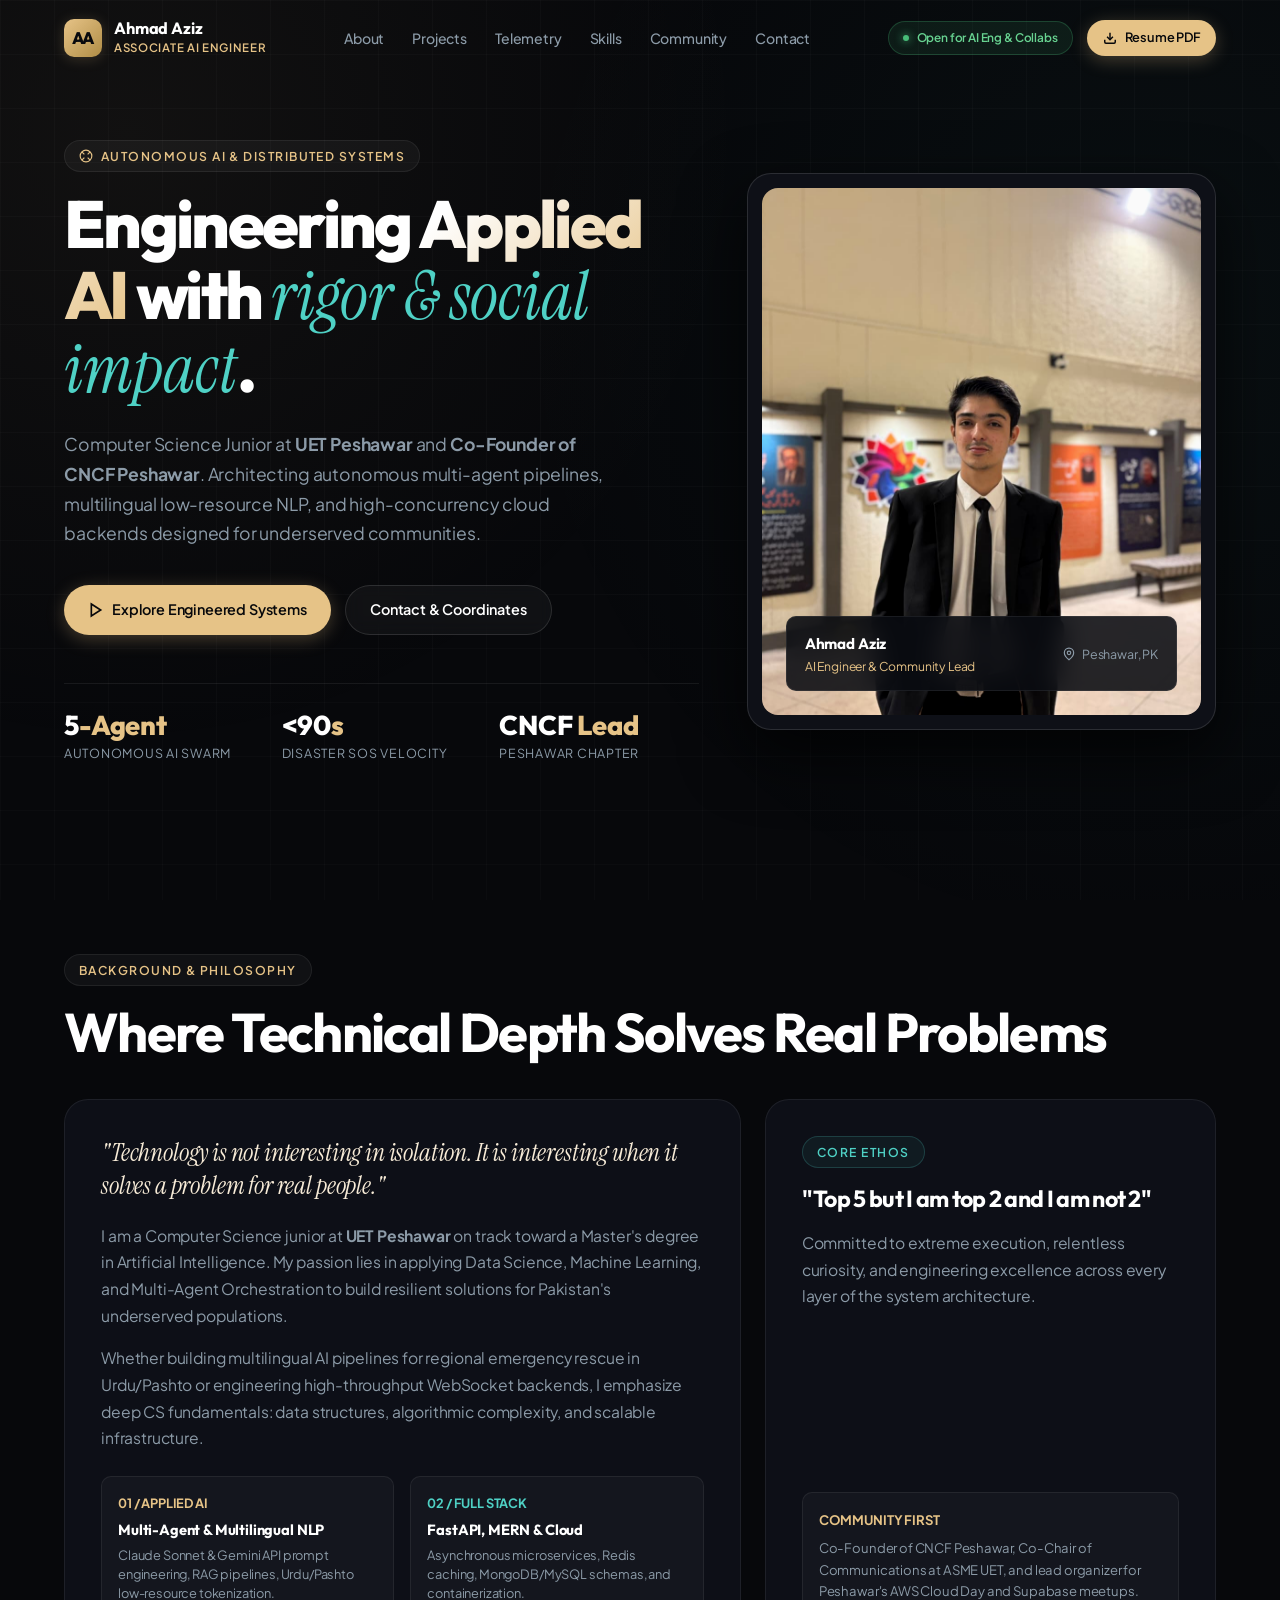
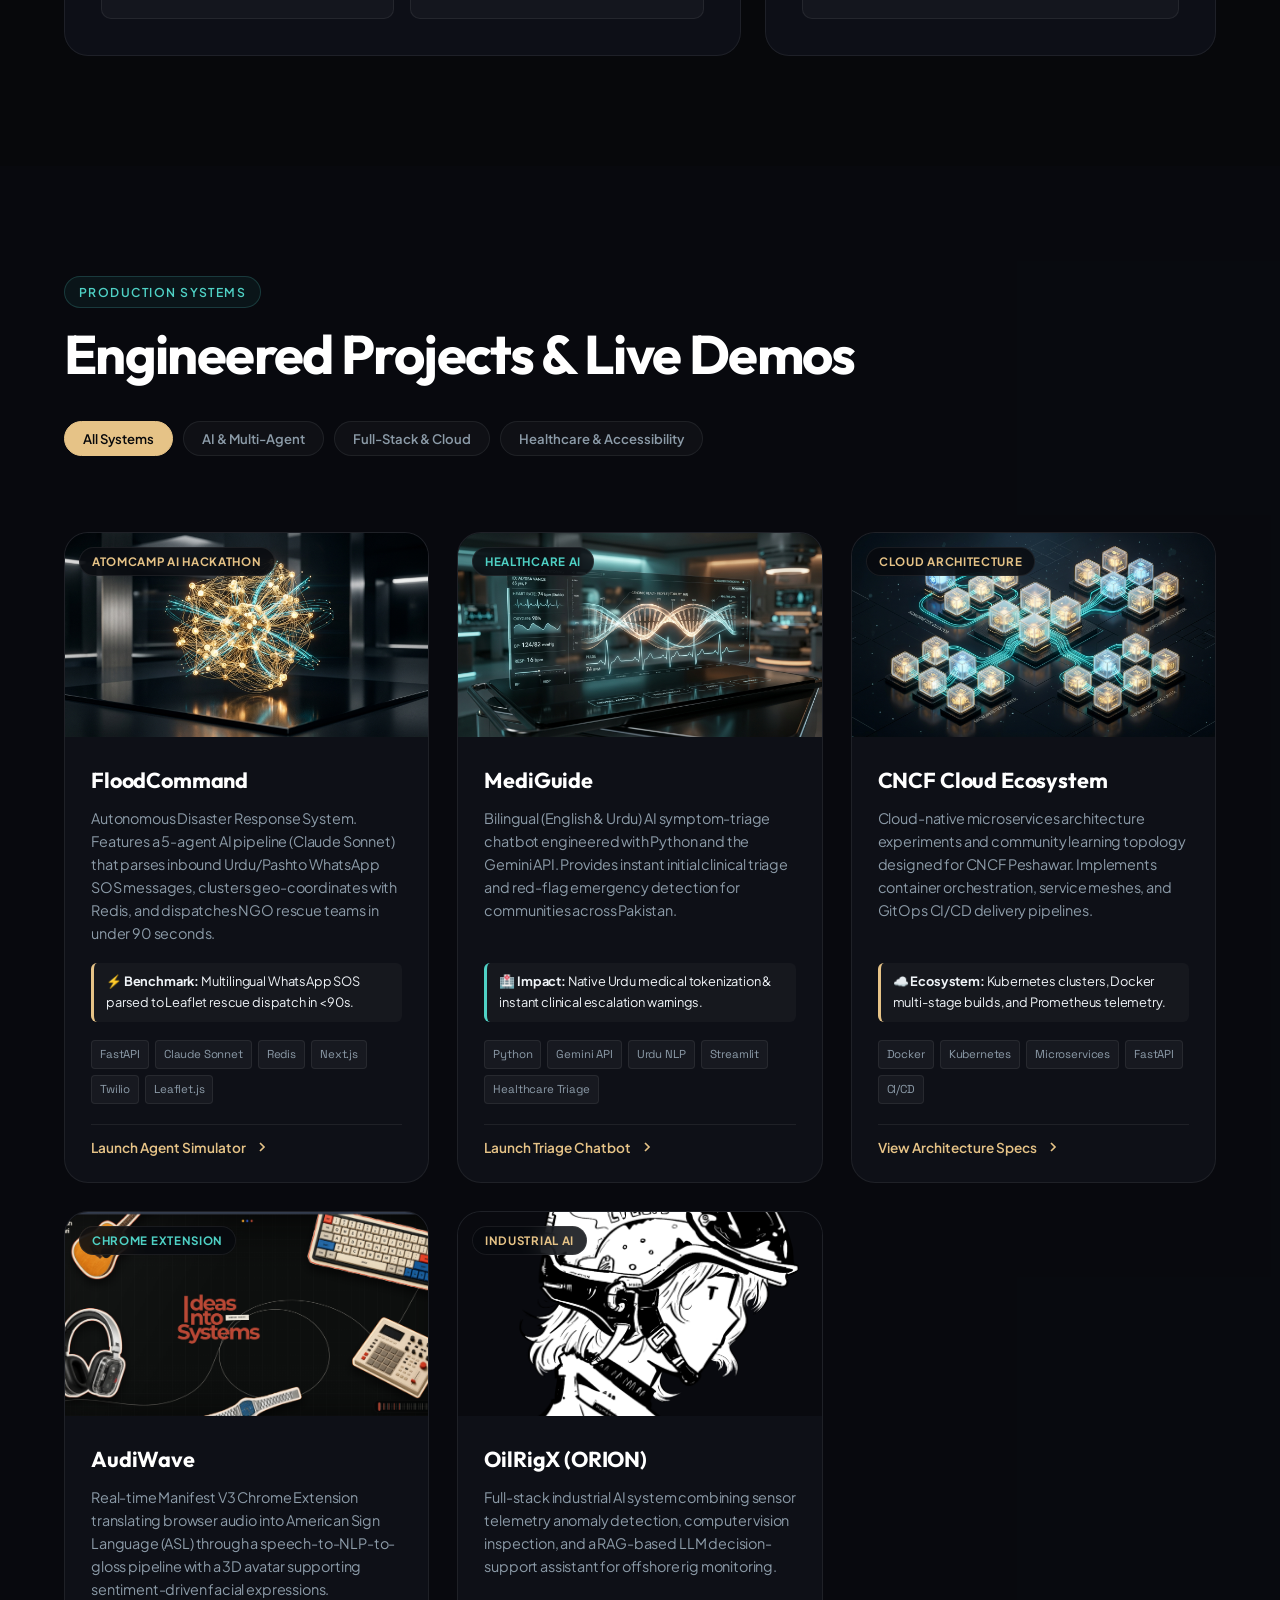
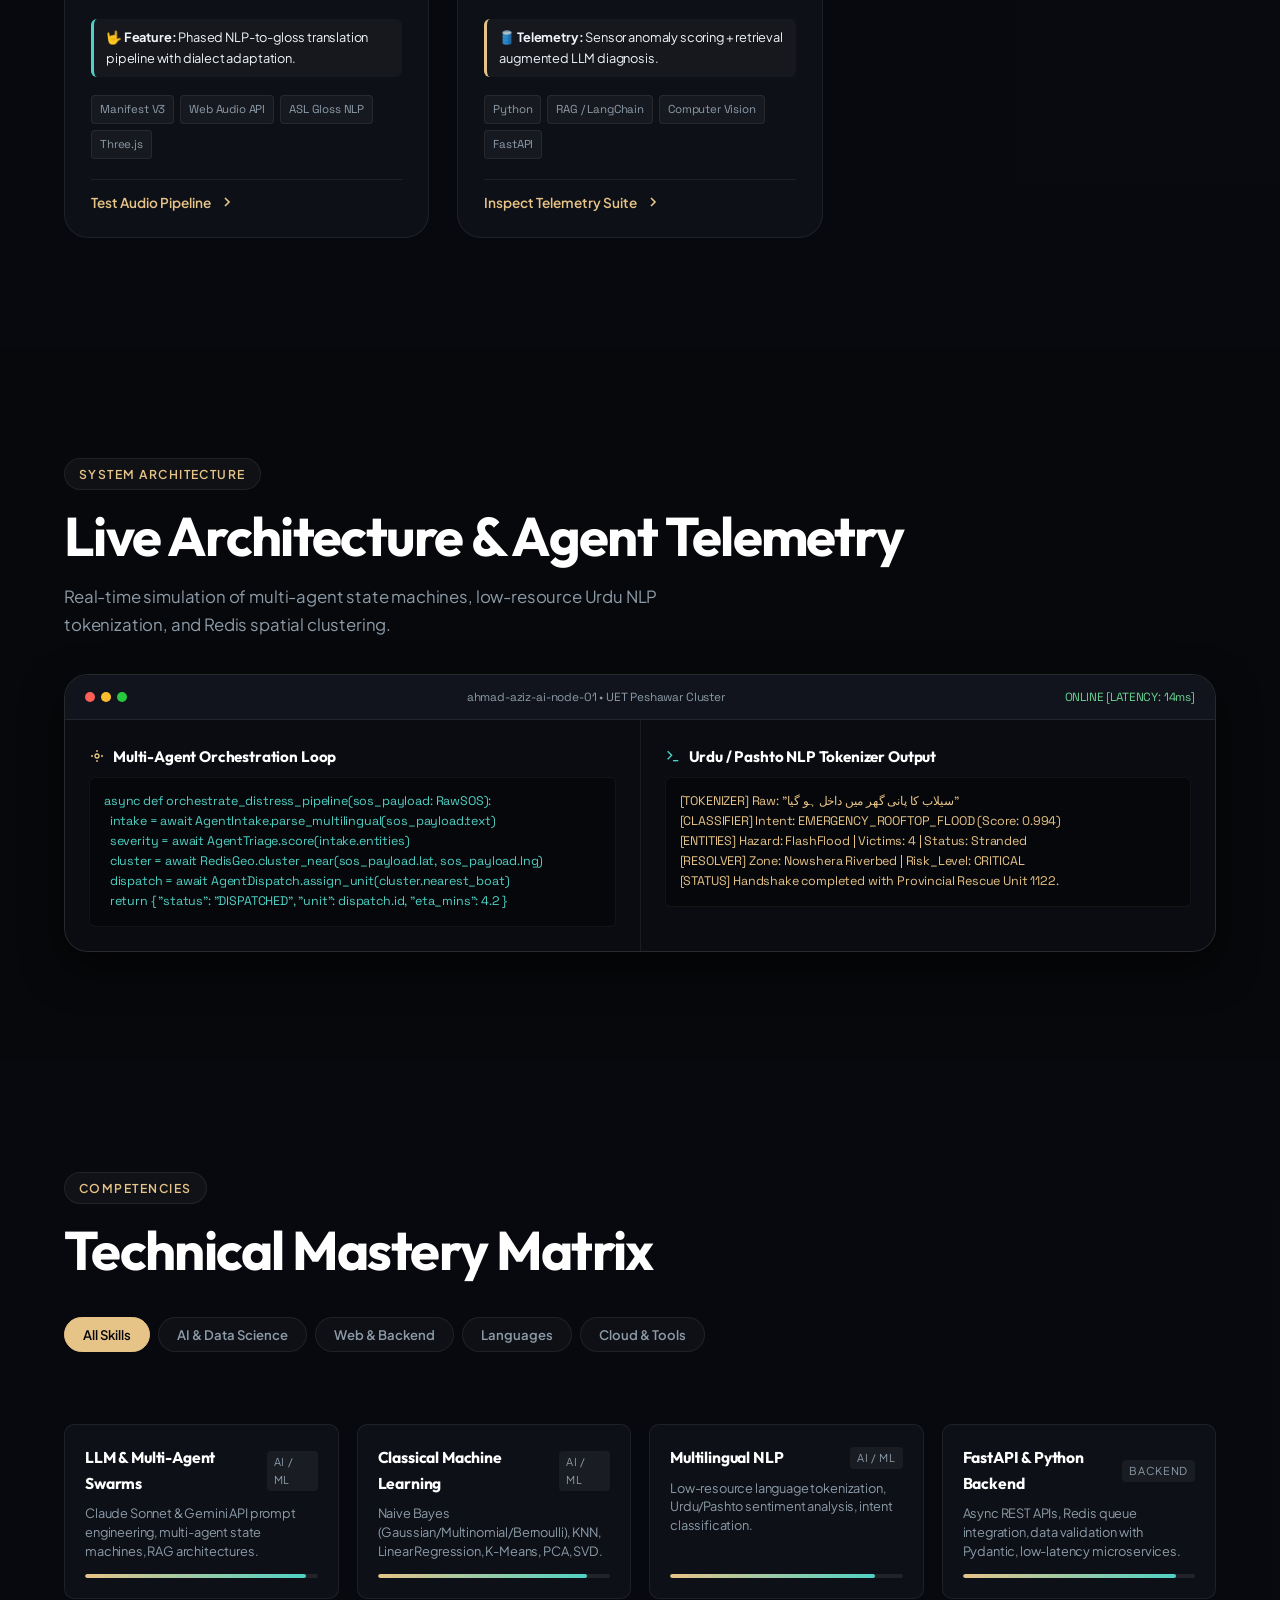
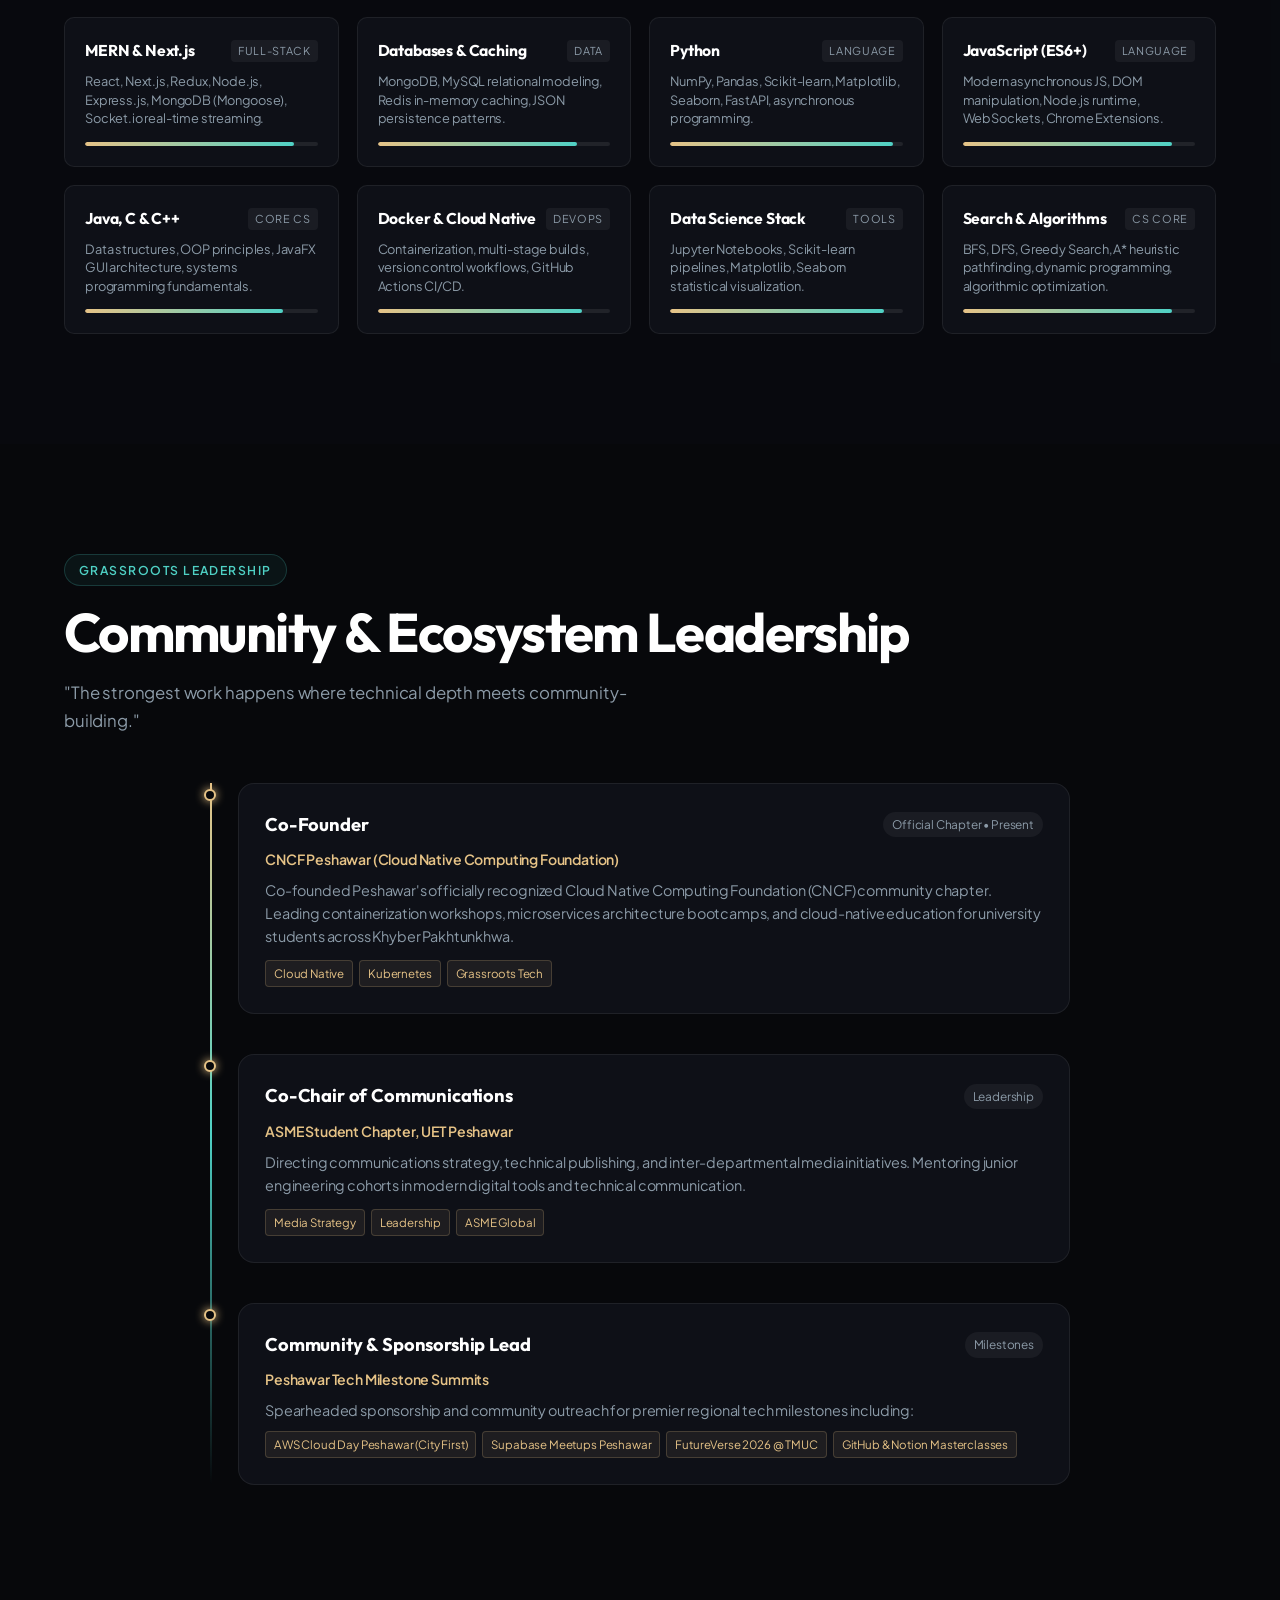
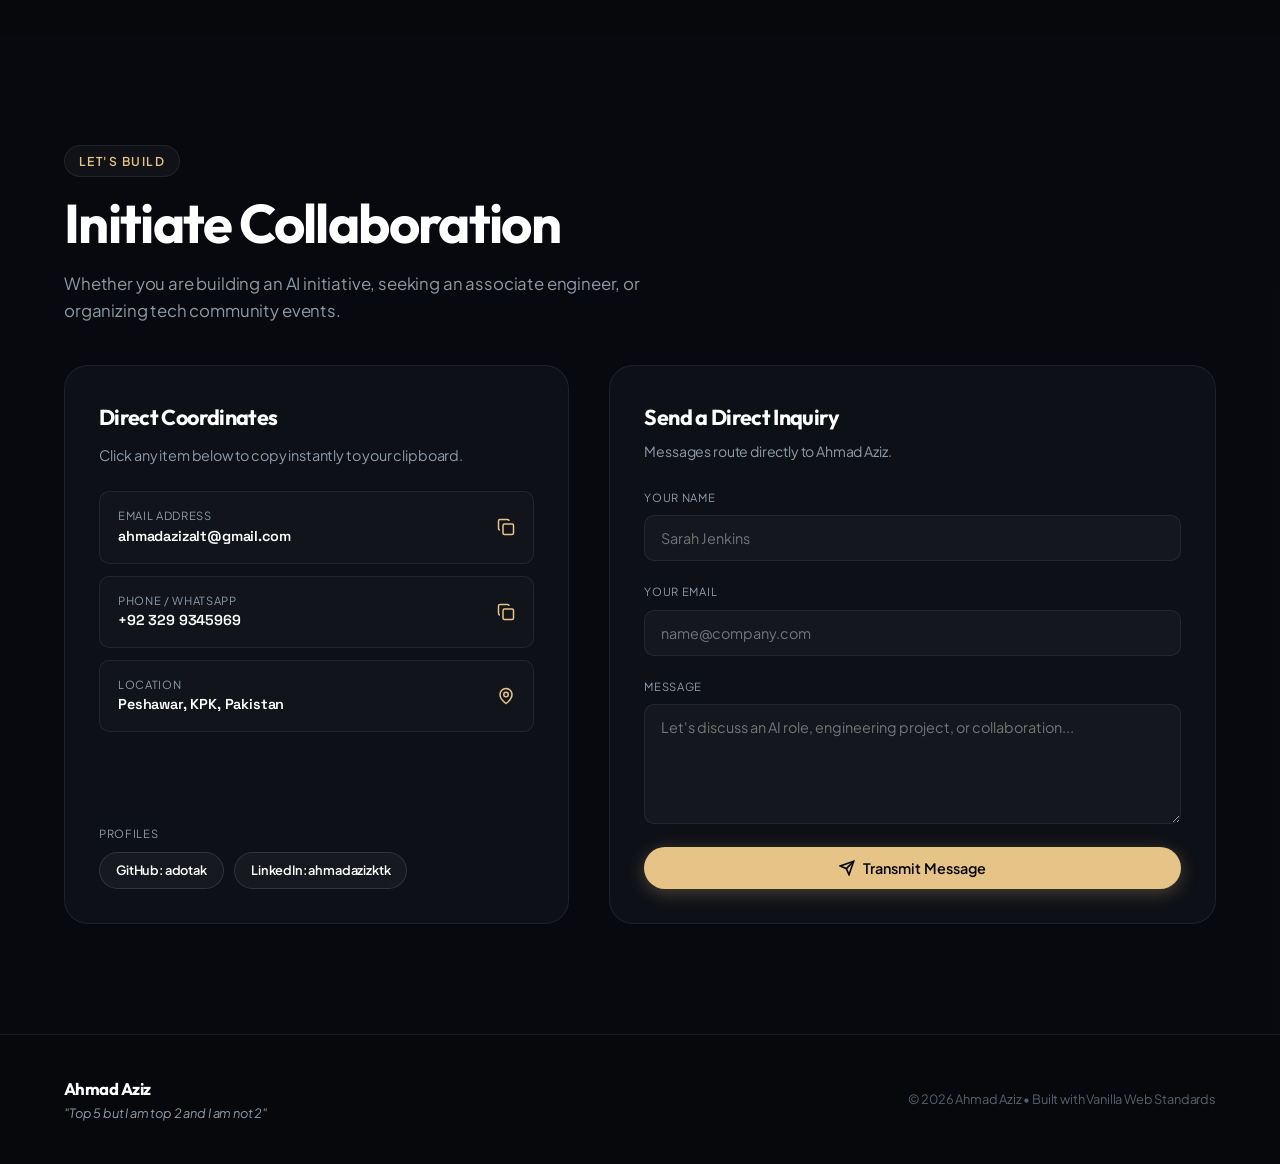
==== index.html @ b2854ffc "feat: initial commit of modern web portfolio for Ahmad Aziz" ====
<!DOCTYPE html>
<html lang="en">
<head>
  <meta charset="UTF-8" />
  <meta name="viewport" content="width=device-width, initial-scale=1.0" />
  
  <title>Ahmad Aziz — Associate AI Engineer & Full-Stack Systems</title>
  <meta name="title" content="Ahmad Aziz — Associate AI Engineer & Full-Stack Systems" />
  <meta name="description" content="Portfolio of Ahmad Aziz — Associate AI Engineer, Computer Science Junior at UET Peshawar, and Co-Founder of CNCF Peshawar. Building autonomous multi-agent pipelines, bilingual NLP, and distributed systems." />
  <meta name="keywords" content="Ahmad Aziz, AI Engineer, Machine Learning, CNCF Peshawar, UET Peshawar, FloodCommand, Full Stack, Python, FastAPI, React, Node.js" />
  <meta name="author" content="Ahmad Aziz" />

  <!-- Google Fonts: Plus Jakarta Sans, Outfit, Instrument Serif, Space Grotesk -->
  <link rel="preconnect" href="https://fonts.googleapis.com">
  <link rel="preconnect" href="https://fonts.gstatic.com" crossorigin>
  <link href="https://fonts.googleapis.com/css2?family=Instrument+Serif:ital@1&family=Outfit:wght@400;500;600;700;800&family=Plus+Jakarta+Sans:wght@300;400;500;600;700&family=Space+Grotesk:wght@400;500;600;700&display=swap" rel="stylesheet">

  <link rel="stylesheet" href="styles.css" />
</head>
<body>

  <!-- ==========================================================================
       Site Header
       ========================================================================== -->
  <header class="site-header" id="header">
    <div class="container nav-wrapper">
      <a href="#hero" class="brand-sig">
        <div class="brand-symbol">AA</div>
        <div class="brand-details">
          <h3>Ahmad Aziz</h3>
          <p>Associate AI Engineer</p>
        </div>
      </a>

      <ul class="nav-menu">
        <li><a href="#about" class="nav-item-link">About</a></li>
        <li><a href="#projects" class="nav-item-link">Projects</a></li>
        <li><a href="#telemetry" class="nav-item-link">Telemetry</a></li>
        <li><a href="#skills" class="nav-item-link">Skills</a></li>
        <li><a href="#leadership" class="nav-item-link">Community</a></li>
        <li><a href="#contact" class="nav-item-link">Contact</a></li>
      </ul>

      <div class="header-right">
        <div class="pulse-pill">
          <span class="pulse-node"></span>
          <span>Open for AI Eng & Collabs</span>
        </div>
        <a href="Ahmad_Aziz_Resume.pdf" download class="btn-solid btn-sm" id="nav-resume-btn">
          <svg width="14" height="14" viewBox="0 0 24 24" fill="none" stroke="currentColor" stroke-width="2.5"><path d="M21 15v4a2 2 0 0 1-2 2H5a2 2 0 0 1-2-2v-4"/><polyline points="7 10 12 15 17 10"/><line x1="12" y1="15" x2="12" y2="3"/></svg>
          Resume PDF
        </a>
      </div>
    </div>
  </header>

  <!-- ==========================================================================
       Hero Section
       ========================================================================== -->
  <section class="hero-stage" id="hero">
    <div class="container">
      <div class="hero-layout">
        <div>
          <div class="section-label">
            <svg width="14" height="14" viewBox="0 0 24 24" fill="none" stroke="currentColor" stroke-width="2"><circle cx="12" cy="12" r="10"/><path d="m4.93 4.93 4.24 4.24"/><path d="m14.83 9.17 4.24-4.24"/><path d="m14.83 14.83 4.24 4.24"/><path d="m9.17 14.83-4.24 4.24"/></svg>
            Autonomous AI & Distributed Systems
          </div>

          <h1 class="hero-main-title">
            Engineering <span class="gold-accent">Applied AI</span> with <span class="serif-flair">rigor & social impact</span>.
          </h1>

          <p class="hero-lede">
            Computer Science Junior at <strong>UET Peshawar</strong> and <strong>Co-Founder of CNCF Peshawar</strong>. Architecting autonomous multi-agent pipelines, multilingual low-resource NLP, and high-concurrency cloud backends designed for underserved communities.
          </p>

          <div class="hero-actions">
            <a href="#projects" class="btn-solid">
              <svg width="16" height="16" viewBox="0 0 24 24" fill="none" stroke="currentColor" stroke-width="2.5"><polygon points="5 3 19 12 5 21 5 3"/></svg>
              Explore Engineered Systems
            </a>
            <a href="#contact" class="btn-ghost">
              Contact & Coordinates
            </a>
          </div>

          <div class="hero-stats-bar">
            <div class="stat-box">
              <h4>5<span>-Agent</span></h4>
              <p>Autonomous AI Swarm</p>
            </div>
            <div class="stat-box">
              <h4>&lt;90<span>s</span></h4>
              <p>Disaster SOS Velocity</p>
            </div>
            <div class="stat-box">
              <h4>CNCF<span> Lead</span></h4>
              <p>Peshawar Chapter</p>
            </div>
          </div>
        </div>

        <div>
          <div class="hero-visual-card">
            <div class="hero-profile-box">
              <img src="my picture.jpeg" alt="Ahmad Aziz - Associate AI Engineer" class="hero-profile-img" />
              <div class="hero-card-footer">
                <div>
                  <h5>Ahmad Aziz</h5>
                  <p>AI Engineer & Community Lead</p>
                </div>
                <div style="display: flex; align-items: center; gap: 6px; font-size: 0.78rem; color: var(--text-muted);">
                  <svg width="14" height="14" viewBox="0 0 24 24" fill="none" stroke="currentColor" stroke-width="2"><path d="M20 10c0 6-8 12-8 12s-8-6-8-12a8 8 0 0 1 16 0Z"/><circle cx="12" cy="10" r="3"/></svg>
                  <span>Peshawar, PK</span>
                </div>
              </div>
            </div>
          </div>
        </div>
      </div>
    </div>
  </section>

  <!-- ==========================================================================
       About & Mission Section (Bento Grid)
       ========================================================================== -->
  <section class="section" id="about">
    <div class="container">
      <div class="section-label">Background & Philosophy</div>
      <h2 class="section-title">Where Technical Depth Solves Real Problems</h2>
      
      <div class="bento-grid" style="margin-top: 36px;">
        <!-- Bento Main Card -->
        <div class="bento-card">
          <div class="editorial-quote">
            "Technology is not interesting in isolation. It is interesting when it solves a problem for real people."
          </div>
          <p class="bento-body-text">
            I am a Computer Science junior at <strong>UET Peshawar</strong> on track toward a Master's degree in Artificial Intelligence. My passion lies in applying Data Science, Machine Learning, and Multi-Agent Orchestration to build resilient solutions for Pakistan's underserved populations.
          </p>
          <p class="bento-body-text">
            Whether building multilingual AI pipelines for regional emergency rescue in Urdu/Pashto or engineering high-throughput WebSocket backends, I emphasize deep CS fundamentals: data structures, algorithmic complexity, and scalable infrastructure.
          </p>

          <div class="sub-bento-grid">
            <div class="sub-bento-item">
              <div style="color: var(--gold-primary); font-size: 0.8rem; font-weight: 700; margin-bottom: 4px;">01 / APPLIED AI</div>
              <h5>Multi-Agent & Multilingual NLP</h5>
              <p>Claude Sonnet & Gemini API prompt engineering, RAG pipelines, Urdu/Pashto low-resource tokenization.</p>
            </div>
            <div class="sub-bento-item">
              <div style="color: var(--cyan-primary); font-size: 0.8rem; font-weight: 700; margin-bottom: 4px;">02 / FULL STACK</div>
              <h5>FastAPI, MERN & Cloud</h5>
              <p>Asynchronous microservices, Redis caching, MongoDB/MySQL schemas, and containerization.</p>
            </div>
          </div>
        </div>

        <!-- Bento Side Card -->
        <div class="bento-card" style="display: flex; flex-direction: column; justify-content: space-between;">
          <div>
            <div class="section-label cyan" style="margin-bottom: 12px;">Core Ethos</div>
            <h3 class="font-display" style="font-size: 1.45rem; color: var(--text-pure); margin-bottom: 12px;">"Top 5 but I am top 2 and I am not 2"</h3>
            <p class="bento-body-text">
              Committed to extreme execution, relentless curiosity, and engineering excellence across every layer of the system architecture.
            </p>
          </div>

          <div style="padding: 16px; border-radius: var(--radius-sm); background: rgba(255, 255, 255, 0.03); border: 1px solid var(--border-hairline);">
            <div style="font-size: 0.82rem; font-weight: 700; color: var(--gold-primary); margin-bottom: 6px;">COMMUNITY FIRST</div>
            <p style="font-size: 0.82rem; color: var(--text-muted);">
              Co-Founder of CNCF Peshawar, Co-Chair of Communications at ASME UET, and lead organizer for Peshawar's AWS Cloud Day and Supabase meetups.
            </p>
          </div>
        </div>
      </div>
    </div>
  </section>

  <!-- ==========================================================================
       Featured Projects Showcase
       ========================================================================== -->
  <section class="section" id="projects" style="background: rgba(12, 14, 21, 0.4);">
    <div class="container">
      <div style="display: flex; justify-content: space-between; align-items: flex-end; flex-wrap: wrap; gap: 20px; margin-bottom: 36px;">
        <div>
          <div class="section-label cyan">Production Systems</div>
          <h2 class="section-title">Engineered Projects & Live Demos</h2>
        </div>
        
        <!-- Category Filter -->
        <div class="project-filters-bar">
          <button class="filter-chip active" data-filter="all">All Systems</button>
          <button class="filter-chip" data-filter="ai">AI & Multi-Agent</button>
          <button class="filter-chip" data-filter="web">Full-Stack & Cloud</button>
          <button class="filter-chip" data-filter="health">Healthcare & Accessibility</button>
        </div>
      </div>

      <!-- Projects Showcase Grid -->
      <div class="projects-showcase-grid">
        
        <!-- Project 1: FloodCommand -->
        <div class="studio-project-card" data-category="ai">
          <div class="project-visual-header">
            <img src="neural_core.jpg" alt="FloodCommand AI Architecture" class="project-cover-img" />
            <div class="project-badge-overlay">AtomCamp AI Hackathon</div>
          </div>
          <div class="project-card-content">
            <h3 class="project-headline">FloodCommand</h3>
            <p class="project-desc-text">
              Autonomous Disaster Response System. Features a 5-agent AI pipeline (Claude Sonnet) that parses inbound Urdu/Pashto WhatsApp SOS messages, clusters geo-coordinates with Redis, and dispatches NGO rescue teams in under 90 seconds.
            </p>
            <div class="project-meta-chip">
              ⚡ <strong>Benchmark:</strong> Multilingual WhatsApp SOS parsed to Leaflet rescue dispatch in &lt;90s.
            </div>
            <div class="tech-pills-row">
              <span class="tech-pill">FastAPI</span>
              <span class="tech-pill">Claude Sonnet</span>
              <span class="tech-pill">Redis</span>
              <span class="tech-pill">Next.js</span>
              <span class="tech-pill">Twilio</span>
              <span class="tech-pill">Leaflet.js</span>
            </div>
            <div class="project-card-action">
              <button class="interactive-demo-btn" onclick="openDemoModal('floodcommand')">
                <span>Launch Agent Simulator</span>
                <svg width="16" height="16" viewBox="0 0 24 24" fill="none" stroke="currentColor" stroke-width="2.5"><polyline points="9 18 15 12 9 6"/></svg>
              </button>
            </div>
          </div>
        </div>

        <!-- Project 2: MediGuide -->
        <div class="studio-project-card" data-category="ai health">
          <div class="project-visual-header">
            <img src="healthcare_ai.jpg" alt="MediGuide Healthcare AI" class="project-cover-img" />
            <div class="project-badge-overlay cyan">Healthcare AI</div>
          </div>
          <div class="project-card-content">
            <h3 class="project-headline">MediGuide</h3>
            <p class="project-desc-text">
              Bilingual (English & Urdu) AI symptom-triage chatbot engineered with Python and the Gemini API. Provides instant initial clinical triage and red-flag emergency detection for communities across Pakistan.
            </p>
            <div class="project-meta-chip cyan">
              🏥 <strong>Impact:</strong> Native Urdu medical tokenization & instant clinical escalation warnings.
            </div>
            <div class="tech-pills-row">
              <span class="tech-pill">Python</span>
              <span class="tech-pill">Gemini API</span>
              <span class="tech-pill">Urdu NLP</span>
              <span class="tech-pill">Streamlit</span>
              <span class="tech-pill">Healthcare Triage</span>
            </div>
            <div class="project-card-action">
              <button class="interactive-demo-btn" onclick="openDemoModal('mediguide')">
                <span>Launch Triage Chatbot</span>
                <svg width="16" height="16" viewBox="0 0 24 24" fill="none" stroke="currentColor" stroke-width="2.5"><polyline points="9 18 15 12 9 6"/></svg>
              </button>
            </div>
          </div>
        </div>

        <!-- Project 3: CNCF & Cloud Mesh -->
        <div class="studio-project-card" data-category="web">
          <div class="project-visual-header">
            <img src="cloud_native.jpg" alt="Cloud Native Kubernetes Cluster" class="project-cover-img" />
            <div class="project-badge-overlay">Cloud Architecture</div>
          </div>
          <div class="project-card-content">
            <h3 class="project-headline">CNCF Cloud Ecosystem</h3>
            <p class="project-desc-text">
              Cloud-native microservices architecture experiments and community learning topology designed for CNCF Peshawar. Implements container orchestration, service meshes, and GitOps CI/CD delivery pipelines.
            </p>
            <div class="project-meta-chip">
              ☁️ <strong>Ecosystem:</strong> Kubernetes clusters, Docker multi-stage builds, and Prometheus telemetry.
            </div>
            <div class="tech-pills-row">
              <span class="tech-pill">Docker</span>
              <span class="tech-pill">Kubernetes</span>
              <span class="tech-pill">Microservices</span>
              <span class="tech-pill">FastAPI</span>
              <span class="tech-pill">CI/CD</span>
            </div>
            <div class="project-card-action">
              <button class="interactive-demo-btn" onclick="openDemoModal('synapse')">
                <span>View Architecture Specs</span>
                <svg width="16" height="16" viewBox="0 0 24 24" fill="none" stroke="currentColor" stroke-width="2.5"><polyline points="9 18 15 12 9 6"/></svg>
              </button>
            </div>
          </div>
        </div>

        <!-- Project 4: AudiWave -->
        <div class="studio-project-card" data-category="ai health">
          <div class="project-visual-header">
            <img src="Page 1.png" alt="AudiWave ASL Chrome Extension" class="project-cover-img" />
            <div class="project-badge-overlay cyan">Chrome Extension</div>
          </div>
          <div class="project-card-content">
            <h3 class="project-headline">AudiWave</h3>
            <p class="project-desc-text">
              Real-time Manifest V3 Chrome Extension translating browser audio into American Sign Language (ASL) through a speech-to-NLP-to-gloss pipeline with a 3D avatar supporting sentiment-driven facial expressions.
            </p>
            <div class="project-meta-chip cyan">
              🤟 <strong>Feature:</strong> Phased NLP-to-gloss translation pipeline with dialect adaptation.
            </div>
            <div class="tech-pills-row">
              <span class="tech-pill">Manifest V3</span>
              <span class="tech-pill">Web Audio API</span>
              <span class="tech-pill">ASL Gloss NLP</span>
              <span class="tech-pill">Three.js</span>
            </div>
            <div class="project-card-action">
              <button class="interactive-demo-btn" onclick="openDemoModal('audiwave')">
                <span>Test Audio Pipeline</span>
                <svg width="16" height="16" viewBox="0 0 24 24" fill="none" stroke="currentColor" stroke-width="2.5"><polyline points="9 18 15 12 9 6"/></svg>
              </button>
            </div>
          </div>
        </div>

        <!-- Project 5: OilRigX / ORION -->
        <div class="studio-project-card" data-category="ai web">
          <div class="project-visual-header">
            <img src="evolve picture.png" alt="ORION Industrial AI Suite" class="project-cover-img" />
            <div class="project-badge-overlay">Industrial AI</div>
          </div>
          <div class="project-card-content">
            <h3 class="project-headline">OilRigX (ORION)</h3>
            <p class="project-desc-text">
              Full-stack industrial AI system combining sensor telemetry anomaly detection, computer vision inspection, and a RAG-based LLM decision-support assistant for offshore rig monitoring.
            </p>
            <div class="project-meta-chip">
              🛢️ <strong>Telemetry:</strong> Sensor anomaly scoring + retrieval augmented LLM diagnosis.
            </div>
            <div class="tech-pills-row">
              <span class="tech-pill">Python</span>
              <span class="tech-pill">RAG / LangChain</span>
              <span class="tech-pill">Computer Vision</span>
              <span class="tech-pill">FastAPI</span>
            </div>
            <div class="project-card-action">
              <button class="interactive-demo-btn" onclick="openDemoModal('orion')">
                <span>Inspect Telemetry Suite</span>
                <svg width="16" height="16" viewBox="0 0 24 24" fill="none" stroke="currentColor" stroke-width="2.5"><polyline points="9 18 15 12 9 6"/></svg>
              </button>
            </div>
          </div>
        </div>

      </div>
    </div>
  </section>

  <!-- ==========================================================================
       Live Telemetry & Multi-Agent Architecture
       ========================================================================== -->
  <section class="section" id="telemetry">
    <div class="container">
      <div class="section-label">System Architecture</div>
      <h2 class="section-title">Live Architecture & Agent Telemetry</h2>
      <p class="section-subtitle">
        Real-time simulation of multi-agent state machines, low-resource Urdu NLP tokenization, and Redis spatial clustering.
      </p>

      <div class="telemetry-board" style="margin-top: 36px;">
        <div class="telemetry-topbar">
          <div style="display: flex; gap: 6px;">
            <div style="width: 10px; height: 10px; border-radius: 50%; background: #ff5f56;"></div>
            <div style="width: 10px; height: 10px; border-radius: 50%; background: #ffbd2e;"></div>
            <div style="width: 10px; height: 10px; border-radius: 50%; background: #27c93f;"></div>
          </div>
          <span class="font-mono" style="font-size: 0.74rem;">ahmad-aziz-ai-node-01 • UET Peshawar Cluster</span>
          <span class="font-mono" style="color: #68d391; font-size: 0.74rem;">ONLINE [LATENCY: 14ms]</span>
        </div>

        <div class="telemetry-grid">
          <div class="telemetry-cell">
            <h5>
              <svg width="16" height="16" viewBox="0 0 24 24" fill="none" stroke="#e6c387" stroke-width="2"><circle cx="12" cy="12" r="3"/><path d="M3 12h3m12 0h3M12 3v3m0 12v3"/></svg>
              Multi-Agent Orchestration Loop
            </h5>
            <div class="telemetry-code-block">
async def orchestrate_distress_pipeline(sos_payload: RawSOS):<br>
&nbsp;&nbsp;intake = await AgentIntake.parse_multilingual(sos_payload.text)<br>
&nbsp;&nbsp;severity = await AgentTriage.score(intake.entities)<br>
&nbsp;&nbsp;cluster = await RedisGeo.cluster_near(sos_payload.lat, sos_payload.lng)<br>
&nbsp;&nbsp;dispatch = await AgentDispatch.assign_unit(cluster.nearest_boat)<br>
&nbsp;&nbsp;return { "status": "DISPATCHED", "unit": dispatch.id, "eta_mins": 4.2 }
            </div>
          </div>

          <div class="telemetry-cell">
            <h5>
              <svg width="16" height="16" viewBox="0 0 24 24" fill="none" stroke="#4fd1c5" stroke-width="2"><polyline points="4 17 10 11 4 5"/><line x1="12" y1="19" x2="20" y2="19"/></svg>
              Urdu / Pashto NLP Tokenizer Output
            </h5>
            <div class="telemetry-code-block" style="color: var(--gold-primary);">
[TOKENIZER] Raw: "سیلاب کا پانی گھر میں داخل ہو گیا"<br>
[CLASSIFIER] Intent: EMERGENCY_ROOFTOP_FLOOD (Score: 0.994)<br>
[ENTITIES] Hazard: FlashFlood | Victims: 4 | Status: Stranded<br>
[RESOLVER] Zone: Nowshera Riverbed | Risk_Level: CRITICAL<br>
[STATUS] Handshake completed with Provincial Rescue Unit 1122.
            </div>
          </div>
        </div>
      </div>
    </div>
  </section>

  <!-- ==========================================================================
       Skills Matrix Section
       ========================================================================== -->
  <section class="section" id="skills" style="background: rgba(12, 14, 21, 0.4);">
    <div class="container">
      <div style="display: flex; justify-content: space-between; align-items: flex-end; flex-wrap: wrap; gap: 20px; margin-bottom: 36px;">
        <div>
          <div class="section-label">Competencies</div>
          <h2 class="section-title">Technical Mastery Matrix</h2>
        </div>

        <div class="skills-tab-row">
          <button class="skill-selector-btn active" data-skill-tab="all">All Skills</button>
          <button class="skill-selector-btn" data-skill-tab="ai">AI & Data Science</button>
          <button class="skill-selector-btn" data-skill-tab="web">Web & Backend</button>
          <button class="skill-selector-btn" data-skill-tab="languages">Languages</button>
          <button class="skill-selector-btn" data-skill-tab="tools">Cloud & Tools</button>
        </div>
      </div>

      <!-- Skills Grid -->
      <div class="skills-studio-grid" id="skills-grid-container">
        
        <div class="studio-skill-card" data-cat="ai">
          <div class="skill-card-head">
            <span class="skill-title-name">LLM & Multi-Agent Swarms</span>
            <span class="skill-pill-tag">AI / ML</span>
          </div>
          <p class="skill-explanation">Claude Sonnet & Gemini API prompt engineering, multi-agent state machines, RAG architectures.</p>
          <div class="skill-progress-line"><div class="skill-fill-line" style="width: 95%;"></div></div>
        </div>

        <div class="studio-skill-card" data-cat="ai">
          <div class="skill-card-head">
            <span class="skill-title-name">Classical Machine Learning</span>
            <span class="skill-pill-tag">AI / ML</span>
          </div>
          <p class="skill-explanation">Naive Bayes (Gaussian/Multinomial/Bernoulli), KNN, Linear Regression, K-Means, PCA, SVD.</p>
          <div class="skill-progress-line"><div class="skill-fill-line" style="width: 90%;"></div></div>
        </div>

        <div class="studio-skill-card" data-cat="ai">
          <div class="skill-card-head">
            <span class="skill-title-name">Multilingual NLP</span>
            <span class="skill-pill-tag">AI / ML</span>
          </div>
          <p class="skill-explanation">Low-resource language tokenization, Urdu/Pashto sentiment analysis, intent classification.</p>
          <div class="skill-progress-line"><div class="skill-fill-line" style="width: 88%;"></div></div>
        </div>

        <div class="studio-skill-card" data-cat="web">
          <div class="skill-card-head">
            <span class="skill-title-name">FastAPI & Python Backend</span>
            <span class="skill-pill-tag">Backend</span>
          </div>
          <p class="skill-explanation">Async REST APIs, Redis queue integration, data validation with Pydantic, low-latency microservices.</p>
          <div class="skill-progress-line"><div class="skill-fill-line" style="width: 92%;"></div></div>
        </div>

        <div class="studio-skill-card" data-cat="web">
          <div class="skill-card-head">
            <span class="skill-title-name">MERN & Next.js</span>
            <span class="skill-pill-tag">Full-Stack</span>
          </div>
          <p class="skill-explanation">React, Next.js, Redux, Node.js, Express.js, MongoDB (Mongoose), Socket.io real-time streaming.</p>
          <div class="skill-progress-line"><div class="skill-fill-line" style="width: 90%;"></div></div>
        </div>

        <div class="studio-skill-card" data-cat="web">
          <div class="skill-card-head">
            <span class="skill-title-name">Databases & Caching</span>
            <span class="skill-pill-tag">Data</span>
          </div>
          <p class="skill-explanation">MongoDB, MySQL relational modeling, Redis in-memory caching, JSON persistence patterns.</p>
          <div class="skill-progress-line"><div class="skill-fill-line" style="width: 86%;"></div></div>
        </div>

        <div class="studio-skill-card" data-cat="languages">
          <div class="skill-card-head">
            <span class="skill-title-name">Python</span>
            <span class="skill-pill-tag">Language</span>
          </div>
          <p class="skill-explanation">NumPy, Pandas, Scikit-learn, Matplotlib, Seaborn, FastAPI, asynchronous programming.</p>
          <div class="skill-progress-line"><div class="skill-fill-line" style="width: 96%;"></div></div>
        </div>

        <div class="studio-skill-card" data-cat="languages">
          <div class="skill-card-head">
            <span class="skill-title-name">JavaScript (ES6+)</span>
            <span class="skill-pill-tag">Language</span>
          </div>
          <p class="skill-explanation">Modern asynchronous JS, DOM manipulation, Node.js runtime, WebSockets, Chrome Extensions.</p>
          <div class="skill-progress-line"><div class="skill-fill-line" style="width: 90%;"></div></div>
        </div>

        <div class="studio-skill-card" data-cat="languages">
          <div class="skill-card-head">
            <span class="skill-title-name">Java, C & C++</span>
            <span class="skill-pill-tag">Core CS</span>
          </div>
          <p class="skill-explanation">Data structures, OOP principles, JavaFX GUI architecture, systems programming fundamentals.</p>
          <div class="skill-progress-line"><div class="skill-fill-line" style="width: 85%;"></div></div>
        </div>

        <div class="studio-skill-card" data-cat="tools">
          <div class="skill-card-head">
            <span class="skill-title-name">Docker & Cloud Native</span>
            <span class="skill-pill-tag">DevOps</span>
          </div>
          <p class="skill-explanation">Containerization, multi-stage builds, version control workflows, GitHub Actions CI/CD.</p>
          <div class="skill-progress-line"><div class="skill-fill-line" style="width: 88%;"></div></div>
        </div>

        <div class="studio-skill-card" data-cat="tools">
          <div class="skill-card-head">
            <span class="skill-title-name">Data Science Stack</span>
            <span class="skill-pill-tag">Tools</span>
          </div>
          <p class="skill-explanation">Jupyter Notebooks, Scikit-learn pipelines, Matplotlib, Seaborn statistical visualization.</p>
          <div class="skill-progress-line"><div class="skill-fill-line" style="width: 92%;"></div></div>
        </div>

        <div class="studio-skill-card" data-cat="tools">
          <div class="skill-card-head">
            <span class="skill-title-name">Search & Algorithms</span>
            <span class="skill-pill-tag">CS Core</span>
          </div>
          <p class="skill-explanation">BFS, DFS, Greedy Search, A* heuristic pathfinding, dynamic programming, algorithmic optimization.</p>
          <div class="skill-progress-line"><div class="skill-fill-line" style="width: 90%;"></div></div>
        </div>

      </div>
    </div>
  </section>

  <!-- ==========================================================================
       Leadership & Community Timeline Section
       ========================================================================== -->
  <section class="section" id="leadership">
    <div class="container">
      <div class="section-label cyan">Grassroots Leadership</div>
      <h2 class="section-title">Community & Ecosystem Leadership</h2>
      <p class="section-subtitle">
        "The strongest work happens where technical depth meets community-building."
      </p>

      <div class="studio-timeline" style="margin-top: 48px;">
        
        <!-- Timeline 1 -->
        <div class="timeline-block">
          <div class="timeline-anchor"></div>
          <div class="timeline-content-card">
            <div class="timeline-header-flex">
              <h3 class="timeline-headline-role">Co-Founder</h3>
              <span class="timeline-badge-date">Official Chapter • Present</span>
            </div>
            <div class="timeline-org-name">CNCF Peshawar (Cloud Native Computing Foundation)</div>
            <p class="timeline-body-copy">
              Co-founded Peshawar's officially recognized Cloud Native Computing Foundation (CNCF) community chapter. Leading containerization workshops, microservices architecture bootcamps, and cloud-native education for university students across Khyber Pakhtunkhwa.
            </p>
            <div class="timeline-tag-cloud">
              <span class="timeline-micro-tag">Cloud Native</span>
              <span class="timeline-micro-tag">Kubernetes</span>
              <span class="timeline-micro-tag">Grassroots Tech</span>
            </div>
          </div>
        </div>

        <!-- Timeline 2 -->
        <div class="timeline-block">
          <div class="timeline-anchor"></div>
          <div class="timeline-content-card">
            <div class="timeline-header-flex">
              <h3 class="timeline-headline-role">Co-Chair of Communications</h3>
              <span class="timeline-badge-date">Leadership</span>
            </div>
            <div class="timeline-org-name">ASME Student Chapter, UET Peshawar</div>
            <p class="timeline-body-copy">
              Directing communications strategy, technical publishing, and inter-departmental media initiatives. Mentoring junior engineering cohorts in modern digital tools and technical communication.
            </p>
            <div class="timeline-tag-cloud">
              <span class="timeline-micro-tag">Media Strategy</span>
              <span class="timeline-micro-tag">Leadership</span>
              <span class="timeline-micro-tag">ASME Global</span>
            </div>
          </div>
        </div>

        <!-- Timeline 3 -->
        <div class="timeline-block">
          <div class="timeline-anchor"></div>
          <div class="timeline-content-card">
            <div class="timeline-header-flex">
              <h3 class="timeline-headline-role">Community & Sponsorship Lead</h3>
              <span class="timeline-badge-date">Milestones</span>
            </div>
            <div class="timeline-org-name">Peshawar Tech Milestone Summits</div>
            <p class="timeline-body-copy">
              Spearheaded sponsorship and community outreach for premier regional tech milestones including:
            </p>
            <div class="timeline-tag-cloud" style="margin-top: 8px;">
              <span class="timeline-micro-tag">AWS Cloud Day Peshawar (City First)</span>
              <span class="timeline-micro-tag">Supabase Meetups Peshawar</span>
              <span class="timeline-micro-tag">FutureVerse 2026 @ TMUC</span>
              <span class="timeline-micro-tag">GitHub & Notion Masterclasses</span>
            </div>
          </div>
        </div>

      </div>
    </div>
  </section>

  <!-- ==========================================================================
       Contact & Coordinates Section
       ========================================================================== -->
  <section class="section" id="contact" style="background: rgba(12, 14, 21, 0.4);">
    <div class="container">
      <div class="section-label">Let's Build</div>
      <h2 class="section-title">Initiate Collaboration</h2>
      <p class="section-subtitle">
        Whether you are building an AI initiative, seeking an associate engineer, or organizing tech community events.
      </p>

      <div class="contact-studio-grid" style="margin-top: 40px;">
        <!-- Left Side: Copyable Coordinates -->
        <div class="contact-studio-panel">
          <div>
            <h3 class="font-display" style="font-size: 1.35rem; margin-bottom: 8px; color: var(--text-pure);">Direct Coordinates</h3>
            <p style="color: var(--text-muted); font-size: 0.9rem; margin-bottom: 24px;">Click any item below to copy instantly to your clipboard.</p>

            <div class="copyable-action-card" onclick="copyToClipboard('ahmadazizalt@gmail.com', 'Email copied to clipboard!')">
              <div>
                <div class="copy-mini-label">Email Address</div>
                <div class="copy-main-val">ahmadazizalt@gmail.com</div>
              </div>
              <svg width="18" height="18" viewBox="0 0 24 24" fill="none" stroke="#e6c387" stroke-width="2"><rect width="14" height="14" x="8" y="8" rx="2" ry="2"/><path d="M4 16c-1.1 0-2-.9-2-2V4c0-1.1.9-2 2-2h10c1.1 0 2 .9 2 2"/></svg>
            </div>

            <div class="copyable-action-card" onclick="copyToClipboard('+923299345969', 'Phone number copied to clipboard!')">
              <div>
                <div class="copy-mini-label">Phone / WhatsApp</div>
                <div class="copy-main-val">+92 329 9345969</div>
              </div>
              <svg width="18" height="18" viewBox="0 0 24 24" fill="none" stroke="#e6c387" stroke-width="2"><rect width="14" height="14" x="8" y="8" rx="2" ry="2"/><path d="M4 16c-1.1 0-2-.9-2-2V4c0-1.1.9-2 2-2h10c1.1 0 2 .9 2 2"/></svg>
            </div>

            <div class="copyable-action-card" onclick="copyToClipboard('Peshawar, KPK, Pakistan', 'Location copied!')">
              <div>
                <div class="copy-mini-label">Location</div>
                <div class="copy-main-val">Peshawar, KPK, Pakistan</div>
              </div>
              <svg width="18" height="18" viewBox="0 0 24 24" fill="none" stroke="#e6c387" stroke-width="2"><path d="M20 10c0 6-8 12-8 12s-8-6-8-12a8 8 0 0 1 16 0Z"/><circle cx="12" cy="10" r="3"/></svg>
            </div>
          </div>

          <div style="margin-top: 24px;">
            <div class="copy-mini-label" style="margin-bottom: 10px;">Profiles</div>
            <div style="display: flex; gap: 10px; flex-wrap: wrap;">
              <a href="https://github.com/adotak" target="_blank" rel="noopener noreferrer" class="btn-ghost btn-sm">
                GitHub: adotak
              </a>
              <a href="https://linkedin.com/in/ahmadazizktk" target="_blank" rel="noopener noreferrer" class="btn-ghost btn-sm">
                LinkedIn: ahmadazizktk
              </a>
            </div>
          </div>
        </div>

        <!-- Right Side: Direct Message Form -->
        <div class="contact-studio-panel">
          <h3 class="font-display" style="font-size: 1.35rem; margin-bottom: 4px; color: var(--text-pure);">Send a Direct Inquiry</h3>
          <p style="color: var(--text-muted); font-size: 0.88rem; margin-bottom: 20px;">Messages route directly to Ahmad Aziz.</p>

          <form id="portfolio-contact-form" onsubmit="handleContactSubmit(event)">
            <div>
              <label class="copy-mini-label">Your Name</label>
              <input type="text" id="contact-name" required class="form-control-input" placeholder="Sarah Jenkins" />
            </div>

            <div>
              <label class="copy-mini-label">Your Email</label>
              <input type="email" id="contact-email" required class="form-control-input" placeholder="name@company.com" />
            </div>

            <div>
              <label class="copy-mini-label">Message</label>
              <textarea id="contact-message" required class="form-control-input" placeholder="Let's discuss an AI role, engineering project, or collaboration..."></textarea>
            </div>

            <button type="submit" class="btn-solid" style="width: 100%;">
              <svg width="16" height="16" viewBox="0 0 24 24" fill="none" stroke="currentColor" stroke-width="2.5"><line x1="22" y1="2" x2="11" y2="13"/><polygon points="22 2 15 22 11 13 2 9 22 2"/></svg>
              Transmit Message
            </button>
          </form>
        </div>
      </div>
    </div>
  </section>

  <!-- ==========================================================================
       Footer
       ========================================================================== -->
  <footer style="padding: 40px 0; border-top: 1px solid var(--border-hairline); background: var(--bg-canvas);">
    <div class="container" style="display: flex; justify-content: space-between; align-items: center; flex-wrap: wrap; gap: 16px;">
      <div>
        <strong class="font-display" style="font-size: 1.05rem; color: var(--text-pure);">Ahmad Aziz</strong>
        <p style="font-size: 0.8rem; color: var(--text-muted); font-style: italic;">"Top 5 but I am top 2 and I am not 2"</p>
      </div>
      <div style="font-size: 0.8rem; color: var(--text-dim);">
        &copy; 2026 Ahmad Aziz • Built with Vanilla Web Standards
      </div>
    </div>
  </footer>

  <!-- ==========================================================================
       Interactive Project Simulation Modals
       ========================================================================== -->
  
  <!-- Modal 1: FloodCommand Simulator -->
  <div class="modal-backdrop" id="modal-floodcommand" onclick="handleBackdropClick(event, 'floodcommand')">
    <div class="modal-window">
      <div class="modal-header">
        <div>
          <h3>FloodCommand — 5-Agent Pipeline Simulator</h3>
          <p style="font-size: 0.78rem; color: var(--gold-primary);">AtomCamp National AI Hackathon 2025 • Autonomous Disaster Response</p>
        </div>
        <button class="modal-close-icon-btn" onclick="closeDemoModal('floodcommand')">
          <svg width="18" height="18" viewBox="0 0 24 24" fill="none" stroke="currentColor" stroke-width="2"><line x1="18" y1="6" x2="6" y2="18"/><line x1="6" y1="6" x2="18" y2="18"/></svg>
        </button>
      </div>
      <div class="modal-scroll-area">
        <p style="color: var(--text-muted); font-size: 0.9rem; margin-bottom: 16px;">
          Test the live simulation of the autonomous disaster dispatch loop. Click a multilingual SOS report below to simulate WhatsApp ingestion, agent reasoning stream, and automated rescue routing.
        </p>

        <div style="background: #080a0f; border-radius: var(--radius-sm); border: 1px solid var(--border-hairline); padding: 20px; margin-bottom: 16px;">
          <div style="display: grid; grid-template-columns: 1fr 1fr; gap: 20px;">
            <div>
              <label class="copy-mini-label" style="display: block; margin-bottom: 8px;">Select Inbound WhatsApp SOS:</label>
              <div style="display: flex; flex-direction: column; gap: 8px;">
                <button class="btn-ghost" style="text-align: left; justify-content: flex-start; padding: 10px; font-size: 0.8rem;" onclick="runFloodSim('urdu')">
                  <strong>Urdu Distress (Nowshera):</strong><br>
                  <span style="color: var(--gold-primary);">"سیلاب کا پانی گھر میں داخل ہو گیا ہے، 4 افراد چھت پر پھنسے ہیں"</span>
                </button>
                <button class="btn-ghost" style="text-align: left; justify-content: flex-start; padding: 10px; font-size: 0.8rem;" onclick="runFloodSim('pashto')">
                  <strong>Pashto Distress (Charsadda):</strong><br>
                  <span style="color: var(--cyan-primary);">"د سیلاب اوبه کور ته ننوتي دي، ماشومان ګیر پاتې دي"</span>
                </button>
                <button class="btn-ghost" style="text-align: left; justify-content: flex-start; padding: 10px; font-size: 0.8rem;" onclick="runFloodSim('english')">
                  <strong>English Distress (Swat Valley):</strong><br>
                  <span>"River washed out bridge. 12 stranded tourists need boat."</span>
                </button>
              </div>
            </div>

            <div>
              <label class="copy-mini-label" style="display: block; margin-bottom: 8px;">Agent Execution Log:</label>
              <div class="font-mono" id="flood-feed" style="background: #040508; border-radius: var(--radius-xs); padding: 12px; height: 190px; overflow-y: auto; font-size: 0.76rem; border: 1px solid rgba(255,255,255,0.05);">
                <div style="color: var(--text-dim);">[SYSTEM] Waiting for inbound SOS trigger...</div>
              </div>
            </div>
          </div>
        </div>
      </div>
    </div>
  </div>

  <!-- Modal 2: MediGuide Chatbot Simulator -->
  <div class="modal-backdrop" id="modal-mediguide" onclick="handleBackdropClick(event, 'mediguide')">
    <div class="modal-window">
      <div class="modal-header">
        <div>
          <h3>MediGuide — AI Symptom Triage Chatbot</h3>
          <p style="font-size: 0.78rem; color: var(--cyan-primary);">Bilingual (English / Urdu) Healthcare Accessibility Engine</p>
        </div>
        <button class="modal-close-icon-btn" onclick="closeDemoModal('mediguide')">
          <svg width="18" height="18" viewBox="0 0 24 24" fill="none" stroke="currentColor" stroke-width="2"><line x1="18" y1="6" x2="6" y2="18"/><line x1="6" y1="6" x2="18" y2="18"/></svg>
        </button>
      </div>
      <div class="modal-scroll-area">
        <div style="background: #080a0f; border-radius: var(--radius-sm); border: 1px solid var(--border-hairline); padding: 20px;">
          <div style="display: flex; justify-content: space-between; align-items: center; margin-bottom: 12px;">
            <span style="font-size: 0.8rem; color: var(--text-muted);">Gemini AI Triage Engine</span>
            <div style="display: flex; gap: 6px;">
              <button class="btn-ghost btn-sm" onclick="setChatLang('en')">EN</button>
              <button class="btn-ghost btn-sm" onclick="setChatLang('ur')">اردو</button>
            </div>
          </div>

          <div id="mediguide-messages" style="height: 200px; overflow-y: auto; display: flex; flex-direction: column; gap: 10px; background: #040508; padding: 12px; border-radius: var(--radius-xs); margin-bottom: 12px;">
            <div style="background: rgba(255,255,255,0.06); padding: 10px 14px; border-radius: 12px; font-size: 0.85rem; max-width: 80%; align-self: flex-start;">
              Hello! I am MediGuide. Please describe your symptoms (English or Urdu) for immediate clinical triage advice.
            </div>
          </div>

          <div style="display: flex; gap: 8px;">
            <input type="text" class="form-control-input" style="margin: 0;" id="mediguide-input" placeholder="e.g. 'high fever with shivering' or 'شدید سر درد'..." onkeypress="if(event.key==='Enter') sendMediGuideMessage()" />
            <button class="btn-solid btn-sm" onclick="sendMediGuideMessage()">Send</button>
          </div>
        </div>

        <div style="display: flex; gap: 8px; flex-wrap: wrap; margin-top: 12px;">
          <span style="font-size: 0.78rem; color: var(--text-muted);">Quick prompts:</span>
          <button class="btn-ghost btn-sm" onclick="fillMediPrompt('High fever for 3 days with shivering and headache')">Fever & Shivering</button>
          <button class="btn-ghost btn-sm" onclick="fillMediPrompt('شدید کھانسی اور سانس لینے میں دشواری')">سانس میں دشواری (Urdu)</button>
          <button class="btn-ghost btn-sm" onclick="fillMediPrompt('Sudden sharp chest pain radiating to left arm')">Chest Pain (Red Flag)</button>
        </div>
      </div>
    </div>
  </div>

  <!-- Modal 3: AudiWave Visualizer -->
  <div class="modal-backdrop" id="modal-audiwave" onclick="handleBackdropClick(event, 'audiwave')">
    <div class="modal-window">
      <div class="modal-header">
        <div>
          <h3>AudiWave — Audio-to-Sign-Language Extension</h3>
          <p style="font-size: 0.78rem; color: var(--gold-primary);">Manifest V3 • Real-Time Speech to ASL Gloss Pipeline</p>
        </div>
        <button class="modal-close-icon-btn" onclick="closeDemoModal('audiwave')">
          <svg width="18" height="18" viewBox="0 0 24 24" fill="none" stroke="currentColor" stroke-width="2"><line x1="18" y1="6" x2="6" y2="18"/><line x1="6" y1="6" x2="18" y2="18"/></svg>
        </button>
      </div>
      <div class="modal-scroll-area" style="text-align: center;">
        <div style="background: #080a0f; border-radius: var(--radius-sm); border: 1px solid var(--border-hairline); padding: 24px;">
          <p style="font-size: 0.88rem; color: var(--text-muted); margin-bottom: 16px;">
            Simulate real-time tab audio stream transcription into American Sign Language (ASL) grammatical gloss tokens:
          </p>

          <div class="font-mono" id="asl-output" style="padding: 16px; border-radius: var(--radius-xs); background: rgba(79, 209, 197, 0.08); border: 1px solid rgba(79, 209, 197, 0.2); font-size: 0.92rem; color: var(--cyan-primary); margin-bottom: 16px;">
            [ASL GLOSS STREAM]: PRESS START TO TRANSLATE AUDIO
          </div>

          <button class="btn-solid btn-sm" id="audiwave-toggle-btn" onclick="toggleAudioWaveSim()">
            <svg width="14" height="14" viewBox="0 0 24 24" fill="none" stroke="currentColor" stroke-width="2.5"><polygon points="5 3 19 12 5 21 5 3"/></svg>
            Start Audio Stream Simulation
          </button>
        </div>
      </div>
    </div>
  </div>

  <!-- Modal 4: Synapse Details -->
  <div class="modal-backdrop" id="modal-synapse" onclick="handleBackdropClick(event, 'synapse')">
    <div class="modal-window">
      <div class="modal-header">
        <div>
          <h3>Cloud Native & Distributed Architecture</h3>
          <p style="font-size: 0.78rem; color: var(--gold-primary);">CNCF Microservices & Real-Time Topology</p>
        </div>
        <button class="modal-close-icon-btn" onclick="closeDemoModal('synapse')">
          <svg width="18" height="18" viewBox="0 0 24 24" fill="none" stroke="currentColor" stroke-width="2"><line x1="18" y1="6" x2="6" y2="18"/><line x1="6" y1="6" x2="18" y2="18"/></svg>
        </button>
      </div>
      <div class="modal-scroll-area">
        <h4 style="color: var(--gold-primary); margin-bottom: 8px;">Backend Architecture & Engineering</h4>
        <p style="color: var(--text-muted); font-size: 0.92rem; line-height: 1.6; margin-bottom: 16px;">
          Designed for high-concurrency microservices, containerization with Docker, and Kubernetes deployment specs for the CNCF Peshawar developer ecosystem.
        </p>
        <div style="background: rgba(255,255,255,0.03); padding: 16px; border-radius: var(--radius-sm); border: 1px solid var(--border-hairline);">
          <strong style="color: var(--text-pure);">⚡ Highlights:</strong> Sub-50ms message latency, Redis in-memory cache, JWT authentication, and automated GitHub Actions CI/CD workflows.
        </div>
      </div>
    </div>
  </div>

  <!-- Modal 5: OilRigX / ORION Details -->
  <div class="modal-backdrop" id="modal-orion" onclick="handleBackdropClick(event, 'orion')">
    <div class="modal-window">
      <div class="modal-header">
        <div>
          <h3>OilRigX (ORION) — Industrial AI Suite</h3>
          <p style="font-size: 0.78rem; color: var(--gold-primary);">RAG Decision Support & Anomaly Detection Telemetry</p>
        </div>
        <button class="modal-close-icon-btn" onclick="closeDemoModal('orion')">
          <svg width="18" height="18" viewBox="0 0 24 24" fill="none" stroke="currentColor" stroke-width="2"><line x1="18" y1="6" x2="6" y2="18"/><line x1="6" y1="6" x2="18" y2="18"/></svg>
        </button>
      </div>
      <div class="modal-scroll-area">
        <h4 style="color: var(--gold-primary); margin-bottom: 8px;">Offshore Telemetry & Diagnostics</h4>
        <p style="color: var(--text-muted); font-size: 0.92rem; line-height: 1.6; margin-bottom: 16px;">
          ORION integrates deep sensor telemetry anomaly detection with a retrieval-augmented generation (RAG) assistant to diagnose operational mechanical failures in real-time.
        </p>
      </div>
    </div>
  </div>

  <!-- Toast Notification Container -->
  <div class="toast-container" id="toast-container"></div>

  <!-- Main Interaction Script -->
  <script src="app.js"></script>
</body>
</html>
---- styles.css ----
/* ==========================================================================
   Ahmad Aziz — Bespoke Modern Portfolio Design System
   High-Craft Studio Aesthetic (Not Vibe Coded)
   ========================================================================== */

:root {
  /* Surface Color Architecture */
  --bg-canvas: #07080b;
  --bg-surface: #0e1017;
  --bg-surface-raised: #141722;
  --bg-card: rgba(16, 19, 28, 0.78);
  --bg-card-hover: rgba(22, 27, 40, 0.9);
  --bg-glass: rgba(10, 12, 18, 0.75);

  /* Linear Accents & Borders */
  --border-hairline: rgba(255, 255, 255, 0.07);
  --border-subtle: rgba(255, 255, 255, 0.12);
  --border-focus: rgba(230, 195, 135, 0.4);
  --border-cyan: rgba(79, 209, 197, 0.35);

  /* Accent Signatures */
  --gold-primary: #e6c387;
  --gold-light: #f7ebd7;
  --gold-glow: rgba(230, 195, 135, 0.2);
  --cyan-primary: #4fd1c5;
  --cyan-glow: rgba(79, 209, 197, 0.2);
  --blue-soft: #63b3ed;

  /* Typography Scales */
  --text-pure: #ffffff;
  --text-main: #f0f4f8;
  --text-muted: #8c9ba8;
  --text-dim: #546270;

  /* Elevation Shadows */
  --shadow-subtle: 0 4px 20px rgba(0, 0, 0, 0.4);
  --shadow-elevated: 0 16px 40px rgba(0, 0, 0, 0.6);
  --shadow-floating: 0 24px 64px rgba(0, 0, 0, 0.75);

  /* Dimensions */
  --max-w: 1200px;
  --radius-xs: 6px;
  --radius-sm: 10px;
  --radius-md: 16px;
  --radius-lg: 24px;
  --radius-pill: 9999px;

  /* Transitions */
  --ease-snappy: 0.25s cubic-bezier(0.16, 1, 0.3, 1);
  --ease-smooth: 0.45s cubic-bezier(0.16, 1, 0.3, 1);
}

/* Reset & Base */
*, *::before, *::after {
  box-sizing: border-box;
  margin: 0;
  padding: 0;
}

html {
  scroll-behavior: smooth;
  font-size: 16px;
  color-scheme: dark;
}

body {
  font-family: 'Plus Jakarta Sans', -apple-system, BlinkMacSystemFont, sans-serif;
  background-color: var(--bg-canvas);
  color: var(--text-main);
  line-height: 1.65;
  overflow-x: hidden;
  position: relative;
  letter-spacing: -0.01em;
}

/* Studio Technical Grid Background */
body::before {
  content: '';
  position: fixed;
  inset: 0;
  background-image: 
    radial-gradient(circle at 10% 15%, rgba(230, 195, 135, 0.05) 0%, transparent 45%),
    radial-gradient(circle at 90% 35%, rgba(79, 209, 197, 0.04) 0%, transparent 50%),
    linear-gradient(to right, rgba(255, 255, 255, 0.02) 1px, transparent 1px),
    linear-gradient(to bottom, rgba(255, 255, 255, 0.02) 1px, transparent 1px);
  background-size: 100% 100%, 100% 100%, 54px 54px, 54px 54px;
  pointer-events: none;
  z-index: 0;
}

/* Typography Classes */
.font-display {
  font-family: 'Outfit', sans-serif;
  letter-spacing: -0.03em;
  font-weight: 700;
}

.font-serif-italic {
  font-family: 'Instrument Serif', Georgia, serif;
  font-style: italic;
  font-weight: 400;
}

.font-mono {
  font-family: 'Space Grotesk', 'JetBrains Mono', monospace;
}

a {
  color: inherit;
  text-decoration: none;
  transition: all var(--ease-snappy);
}

img {
  max-width: 100%;
  display: block;
}

button, input, textarea {
  font-family: inherit;
  color: inherit;
  border: none;
  background: none;
  outline: none;
}

/* Container */
.container {
  width: 100%;
  max-width: var(--max-w);
  margin: 0 auto;
  padding: 0 24px;
  position: relative;
  z-index: 1;
}

/* Section Architecture */
.section {
  padding: 110px 0;
  position: relative;
  z-index: 1;
}

.section-label {
  display: inline-flex;
  align-items: center;
  gap: 8px;
  padding: 5px 14px;
  border-radius: var(--radius-pill);
  background: rgba(255, 255, 255, 0.04);
  border: 1px solid var(--border-hairline);
  color: var(--gold-primary);
  font-size: 0.76rem;
  font-weight: 600;
  text-transform: uppercase;
  letter-spacing: 0.12em;
  margin-bottom: 16px;
}

.section-label.cyan {
  color: var(--cyan-primary);
  border-color: rgba(79, 209, 197, 0.2);
  background: rgba(79, 209, 197, 0.06);
}

.section-title {
  font-family: 'Outfit', sans-serif;
  font-size: clamp(2.2rem, 4.5vw, 3.4rem);
  font-weight: 700;
  line-height: 1.12;
  letter-spacing: -0.03em;
  color: var(--text-pure);
  margin-bottom: 16px;
}

.section-subtitle {
  color: var(--text-muted);
  font-size: 1.05rem;
  max-width: 600px;
  line-height: 1.65;
}

/* ==========================================================================
   Header & Navigation
   ========================================================================== */
.site-header {
  position: fixed;
  top: 0;
  left: 0;
  width: 100%;
  height: 76px;
  z-index: 100;
  transition: background var(--ease-snappy), backdrop-filter var(--ease-snappy), border-color var(--ease-snappy);
}

.site-header.scrolled {
  background: var(--bg-glass);
  backdrop-filter: blur(20px);
  -webkit-backdrop-filter: blur(20px);
  border-bottom: 1px solid var(--border-hairline);
  box-shadow: var(--shadow-subtle);
}

.nav-wrapper {
  display: flex;
  align-items: center;
  justify-content: space-between;
  height: 100%;
}

.brand-sig {
  display: flex;
  align-items: center;
  gap: 12px;
}

.brand-symbol {
  width: 38px;
  height: 38px;
  border-radius: var(--radius-sm);
  background: linear-gradient(135deg, var(--gold-primary), #b08d46);
  color: #08090d;
  font-family: 'Outfit', sans-serif;
  font-weight: 800;
  font-size: 1.05rem;
  display: flex;
  align-items: center;
  justify-content: center;
  box-shadow: 0 2px 14px var(--gold-glow);
}

.brand-details h3 {
  font-family: 'Outfit', sans-serif;
  font-size: 1.02rem;
  font-weight: 700;
  color: var(--text-pure);
  line-height: 1.2;
}

.brand-details p {
  font-size: 0.72rem;
  color: var(--gold-primary);
  font-weight: 600;
  letter-spacing: 0.06em;
  text-transform: uppercase;
}

.nav-menu {
  display: flex;
  align-items: center;
  gap: 28px;
  list-style: none;
}

.nav-item-link {
  font-size: 0.88rem;
  font-weight: 500;
  color: var(--text-muted);
  position: relative;
  padding: 6px 0;
}

.nav-item-link:hover,
.nav-item-link.active {
  color: var(--text-pure);
}

.nav-item-link::after {
  content: '';
  position: absolute;
  bottom: 0;
  left: 0;
  width: 0;
  height: 2px;
  background: var(--gold-primary);
  transition: width var(--ease-snappy);
  border-radius: 2px;
}

.nav-item-link:hover::after,
.nav-item-link.active::after {
  width: 100%;
}

.header-right {
  display: flex;
  align-items: center;
  gap: 14px;
}

.pulse-pill {
  display: inline-flex;
  align-items: center;
  gap: 8px;
  padding: 6px 14px;
  border-radius: var(--radius-pill);
  background: rgba(72, 187, 120, 0.1);
  border: 1px solid rgba(72, 187, 120, 0.25);
  font-size: 0.74rem;
  font-weight: 600;
  color: #68d391;
}

.pulse-node {
  width: 6px;
  height: 6px;
  border-radius: 50%;
  background: #48bb78;
  box-shadow: 0 0 8px #48bb78;
  animation: radarPulse 2.2s infinite ease-in-out;
}

@keyframes radarPulse {
  0%, 100% { transform: scale(1); opacity: 1; }
  50% { transform: scale(0.8); opacity: 0.4; }
}

/* ==========================================================================
   Buttons
   ========================================================================== */
.btn-solid {
  display: inline-flex;
  align-items: center;
  justify-content: center;
  gap: 8px;
  padding: 12px 24px;
  border-radius: var(--radius-pill);
  background: var(--gold-primary);
  color: #07080b;
  font-weight: 600;
  font-size: 0.9rem;
  cursor: pointer;
  box-shadow: 0 4px 18px rgba(230, 195, 135, 0.28);
  transition: all var(--ease-snappy);
}

.btn-solid:hover {
  background: var(--gold-light);
  transform: translateY(-2px);
  box-shadow: 0 8px 24px rgba(230, 195, 135, 0.4);
}

.btn-ghost {
  display: inline-flex;
  align-items: center;
  justify-content: center;
  gap: 8px;
  padding: 12px 24px;
  border-radius: var(--radius-pill);
  background: rgba(255, 255, 255, 0.04);
  border: 1px solid var(--border-subtle);
  color: var(--text-pure);
  font-weight: 600;
  font-size: 0.9rem;
  cursor: pointer;
  backdrop-filter: blur(8px);
  transition: all var(--ease-snappy);
}

.btn-ghost:hover {
  background: rgba(255, 255, 255, 0.09);
  border-color: rgba(255, 255, 255, 0.25);
  transform: translateY(-2px);
}

.btn-sm {
  padding: 7px 16px;
  font-size: 0.8rem;
}

/* ==========================================================================
   Hero Section Architecture
   ========================================================================== */
.hero-stage {
  padding-top: 140px;
  padding-bottom: 80px;
  min-height: 90vh;
  display: flex;
  align-items: center;
}

.hero-layout {
  display: grid;
  grid-template-columns: 1.15fr 0.85fr;
  gap: 48px;
  align-items: center;
}

.hero-main-title {
  font-family: 'Outfit', sans-serif;
  font-size: clamp(2.8rem, 5.2vw, 4.2rem);
  font-weight: 800;
  line-height: 1.06;
  letter-spacing: -0.04em;
  color: var(--text-pure);
  margin-bottom: 24px;
}

.hero-main-title .gold-accent {
  color: var(--gold-primary);
  background: linear-gradient(135deg, #ffffff 15%, var(--gold-primary) 100%);
  -webkit-background-clip: text;
  -webkit-text-fill-color: transparent;
}

.hero-main-title .serif-flair {
  font-family: 'Instrument Serif', Georgia, serif;
  font-style: italic;
  font-weight: 400;
  color: var(--cyan-primary);
  -webkit-text-fill-color: var(--cyan-primary);
  letter-spacing: 0;
}

.hero-lede {
  font-size: 1.1rem;
  color: var(--text-muted);
  line-height: 1.7;
  max-width: 560px;
  margin-bottom: 36px;
}

.hero-actions {
  display: flex;
  flex-wrap: wrap;
  gap: 14px;
  margin-bottom: 48px;
}

/* Hero Stats Bar */
.hero-stats-bar {
  display: grid;
  grid-template-columns: repeat(3, 1fr);
  gap: 18px;
  padding-top: 28px;
  border-top: 1px solid var(--border-hairline);
}

.stat-box h4 {
  font-family: 'Outfit', sans-serif;
  font-size: 1.7rem;
  font-weight: 800;
  color: var(--text-pure);
  line-height: 1;
  margin-bottom: 4px;
}

.stat-box h4 span {
  color: var(--gold-primary);
}

.stat-box p {
  font-size: 0.78rem;
  color: var(--text-muted);
  text-transform: uppercase;
  letter-spacing: 0.06em;
}

/* Hero Visual Composition */
.hero-visual-card {
  position: relative;
  border-radius: var(--radius-lg);
  background: var(--bg-surface);
  border: 1px solid var(--border-subtle);
  padding: 14px;
  box-shadow: var(--shadow-floating);
}

.hero-profile-box {
  position: relative;
  border-radius: var(--radius-md);
  overflow: hidden;
  aspect-ratio: 4 / 4.8;
  background: #090b10;
}

.hero-profile-img {
  width: 100%;
  height: 100%;
  object-fit: cover;
  object-position: center 15%;
  filter: contrast(1.04) brightness(0.98);
}

.hero-card-footer {
  position: absolute;
  bottom: 24px;
  left: 24px;
  right: 24px;
  padding: 14px 18px;
  border-radius: var(--radius-sm);
  background: rgba(10, 12, 18, 0.88);
  backdrop-filter: blur(14px);
  border: 1px solid var(--border-hairline);
  display: flex;
  justify-content: space-between;
  align-items: center;
}

.hero-card-footer h5 {
  font-family: 'Outfit', sans-serif;
  font-size: 0.95rem;
  color: var(--text-pure);
}

.hero-card-footer p {
  font-size: 0.76rem;
  color: var(--gold-primary);
}

/* ==========================================================================
   Bento Section — Architecture & Mission
   ========================================================================== */
.bento-grid {
  display: grid;
  grid-template-columns: 1.2fr 0.8fr;
  gap: 24px;
}

.bento-card {
  border-radius: var(--radius-lg);
  background: var(--bg-card);
  border: 1px solid var(--border-hairline);
  padding: 36px;
  backdrop-filter: blur(16px);
  transition: border-color var(--ease-snappy), transform var(--ease-snappy);
}

.bento-card:hover {
  border-color: var(--border-subtle);
  transform: translateY(-3px);
}

.editorial-quote {
  font-family: 'Instrument Serif', Georgia, serif;
  font-style: italic;
  font-size: 1.55rem;
  line-height: 1.35;
  color: var(--gold-light);
  margin-bottom: 20px;
}

.bento-body-text {
  font-size: 0.98rem;
  color: var(--text-muted);
  line-height: 1.7;
  margin-bottom: 16px;
}

.sub-bento-grid {
  display: grid;
  grid-template-columns: 1fr 1fr;
  gap: 16px;
  margin-top: 24px;
}

.sub-bento-item {
  padding: 16px;
  border-radius: var(--radius-sm);
  background: rgba(255, 255, 255, 0.03);
  border: 1px solid var(--border-hairline);
}

.sub-bento-item h5 {
  font-family: 'Outfit', sans-serif;
  font-size: 0.92rem;
  color: var(--text-pure);
  margin-bottom: 4px;
}

.sub-bento-item p {
  font-size: 0.8rem;
  color: var(--text-muted);
  line-height: 1.45;
}

/* ==========================================================================
   Featured Projects — Studio Cards
   ========================================================================== */
.project-filters-bar {
  display: flex;
  justify-content: flex-start;
  gap: 10px;
  margin-bottom: 40px;
  flex-wrap: wrap;
}

.filter-chip {
  padding: 8px 18px;
  border-radius: var(--radius-pill);
  font-size: 0.82rem;
  font-weight: 600;
  color: var(--text-muted);
  background: rgba(255, 255, 255, 0.03);
  border: 1px solid var(--border-hairline);
  cursor: pointer;
  transition: all var(--ease-snappy);
}

.filter-chip:hover {
  color: var(--text-pure);
  background: rgba(255, 255, 255, 0.07);
}

.filter-chip.active {
  color: #07080b;
  background: var(--gold-primary);
  border-color: var(--gold-primary);
}

.projects-showcase-grid {
  display: grid;
  grid-template-columns: repeat(auto-fill, minmax(360px, 1fr));
  gap: 28px;
}

.studio-project-card {
  border-radius: var(--radius-lg);
  background: var(--bg-surface);
  border: 1px solid var(--border-hairline);
  overflow: hidden;
  display: flex;
  flex-direction: column;
  transition: all var(--ease-smooth);
}

.studio-project-card:hover {
  transform: translateY(-6px);
  border-color: var(--border-subtle);
  box-shadow: var(--shadow-elevated), 0 0 30px rgba(230, 195, 135, 0.08);
}

.project-visual-header {
  position: relative;
  aspect-ratio: 16 / 9;
  overflow: hidden;
  background: #090a0f;
}

.project-cover-img {
  width: 100%;
  height: 100%;
  object-fit: cover;
  transition: transform var(--ease-smooth);
}

.studio-project-card:hover .project-cover-img {
  transform: scale(1.04);
}

.project-badge-overlay {
  position: absolute;
  top: 14px;
  left: 14px;
  display: inline-flex;
  align-items: center;
  gap: 6px;
  padding: 4px 12px;
  border-radius: var(--radius-pill);
  background: rgba(8, 10, 15, 0.85);
  backdrop-filter: blur(10px);
  border: 1px solid var(--border-hairline);
  font-size: 0.72rem;
  font-weight: 700;
  text-transform: uppercase;
  letter-spacing: 0.06em;
  color: var(--gold-primary);
}

.project-badge-overlay.cyan {
  color: var(--cyan-primary);
}

.project-card-content {
  padding: 26px;
  display: flex;
  flex-direction: column;
  flex-grow: 1;
}

.project-headline {
  font-family: 'Outfit', sans-serif;
  font-size: 1.35rem;
  font-weight: 700;
  color: var(--text-pure);
  margin-bottom: 8px;
}

.project-desc-text {
  font-size: 0.9rem;
  color: var(--text-muted);
  line-height: 1.6;
  margin-bottom: 18px;
  flex-grow: 1;
}

.project-meta-chip {
  padding: 8px 12px;
  border-radius: var(--radius-xs);
  background: rgba(255, 255, 255, 0.03);
  border-left: 3px solid var(--gold-primary);
  font-size: 0.8rem;
  color: var(--text-main);
  margin-bottom: 18px;
}

.project-meta-chip.cyan {
  border-left-color: var(--cyan-primary);
}

.tech-pills-row {
  display: flex;
  flex-wrap: wrap;
  gap: 6px;
  margin-bottom: 20px;
}

.tech-pill {
  font-family: 'Space Grotesk', monospace;
  font-size: 0.72rem;
  padding: 4px 8px;
  border-radius: 4px;
  background: rgba(255, 255, 255, 0.04);
  border: 1px solid var(--border-hairline);
  color: var(--text-muted);
}

.project-card-action {
  padding-top: 14px;
  border-top: 1px solid var(--border-hairline);
  display: flex;
  justify-content: space-between;
  align-items: center;
}

.interactive-demo-btn {
  display: inline-flex;
  align-items: center;
  gap: 8px;
  font-size: 0.85rem;
  font-weight: 600;
  color: var(--gold-primary);
  cursor: pointer;
  transition: all var(--ease-snappy);
}

.interactive-demo-btn:hover {
  gap: 12px;
  color: var(--gold-light);
}

/* ==========================================================================
   Live Telemetry & Architecture Stream Section
   ========================================================================== */
.telemetry-board {
  border-radius: var(--radius-lg);
  background: #090b10;
  border: 1px solid var(--border-subtle);
  overflow: hidden;
  box-shadow: var(--shadow-elevated);
}

.telemetry-topbar {
  padding: 12px 20px;
  background: #11141c;
  border-bottom: 1px solid var(--border-hairline);
  display: flex;
  justify-content: space-between;
  align-items: center;
  font-size: 0.78rem;
  color: var(--text-muted);
}

.telemetry-grid {
  display: grid;
  grid-template-columns: 1fr 1fr;
  gap: 1px;
  background: var(--border-hairline);
}

.telemetry-cell {
  background: #0a0c12;
  padding: 24px;
}

.telemetry-cell h5 {
  font-family: 'Outfit', sans-serif;
  font-size: 0.95rem;
  color: var(--text-pure);
  margin-bottom: 8px;
  display: flex;
  align-items: center;
  gap: 8px;
}

.telemetry-code-block {
  font-family: 'Space Grotesk', 'JetBrains Mono', monospace;
  font-size: 0.78rem;
  color: var(--cyan-primary);
  background: #06070a;
  padding: 14px;
  border-radius: var(--radius-xs);
  border: 1px solid rgba(255, 255, 255, 0.05);
  line-height: 1.6;
}

/* ==========================================================================
   Skills Matrix
   ========================================================================== */
.skills-tab-row {
  display: flex;
  justify-content: flex-start;
  gap: 8px;
  margin-bottom: 36px;
  flex-wrap: wrap;
}

.skill-selector-btn {
  padding: 8px 18px;
  border-radius: var(--radius-pill);
  font-size: 0.82rem;
  font-weight: 600;
  color: var(--text-muted);
  background: rgba(255, 255, 255, 0.03);
  border: 1px solid var(--border-hairline);
  cursor: pointer;
  transition: all var(--ease-snappy);
}

.skill-selector-btn:hover {
  color: var(--text-pure);
  background: rgba(255, 255, 255, 0.07);
}

.skill-selector-btn.active {
  color: #07080b;
  background: var(--gold-primary);
  border-color: var(--gold-primary);
}

.skills-studio-grid {
  display: grid;
  grid-template-columns: repeat(auto-fill, minmax(260px, 1fr));
  gap: 18px;
}

.studio-skill-card {
  padding: 20px;
  border-radius: var(--radius-sm);
  background: var(--bg-surface);
  border: 1px solid var(--border-hairline);
  display: flex;
  flex-direction: column;
  transition: transform var(--ease-snappy), border-color var(--ease-snappy);
}

.studio-skill-card:hover {
  transform: translateY(-3px);
  border-color: var(--border-subtle);
}

.skill-card-head {
  display: flex;
  justify-content: space-between;
  align-items: center;
  margin-bottom: 8px;
}

.skill-title-name {
  font-family: 'Outfit', sans-serif;
  font-weight: 700;
  font-size: 0.98rem;
  color: var(--text-pure);
}

.skill-pill-tag {
  font-size: 0.68rem;
  text-transform: uppercase;
  letter-spacing: 0.06em;
  padding: 2px 7px;
  border-radius: 4px;
  background: rgba(255, 255, 255, 0.05);
  color: var(--text-muted);
}

.skill-explanation {
  font-size: 0.8rem;
  color: var(--text-muted);
  margin-bottom: 14px;
  line-height: 1.45;
  flex-grow: 1;
}

.skill-progress-line {
  width: 100%;
  height: 4px;
  border-radius: 2px;
  background: rgba(255, 255, 255, 0.08);
  overflow: hidden;
}

.skill-fill-line {
  height: 100%;
  border-radius: 2px;
  background: linear-gradient(to right, var(--gold-primary), var(--cyan-primary));
}

/* ==========================================================================
   Leadership Timeline
   ========================================================================== */
.studio-timeline {
  position: relative;
  max-width: 860px;
  margin: 0 auto;
  padding-left: 28px;
}

.studio-timeline::before {
  content: '';
  position: absolute;
  top: 0;
  bottom: 0;
  left: 0;
  width: 2px;
  background: linear-gradient(to bottom, var(--gold-primary), var(--cyan-primary), transparent);
}

.timeline-block {
  position: relative;
  margin-bottom: 40px;
}

.timeline-anchor {
  position: absolute;
  left: -34px;
  top: 6px;
  width: 12px;
  height: 12px;
  border-radius: 50%;
  background: var(--bg-canvas);
  border: 2px solid var(--gold-primary);
  box-shadow: 0 0 10px var(--gold-primary);
}

.timeline-content-card {
  padding: 26px;
  border-radius: var(--radius-md);
  background: var(--bg-surface);
  border: 1px solid var(--border-hairline);
  transition: transform var(--ease-snappy), border-color var(--ease-snappy);
}

.timeline-content-card:hover {
  transform: translateX(4px);
  border-color: var(--border-subtle);
}

.timeline-header-flex {
  display: flex;
  justify-content: space-between;
  align-items: center;
  margin-bottom: 8px;
  flex-wrap: wrap;
  gap: 6px;
}

.timeline-headline-role {
  font-family: 'Outfit', sans-serif;
  font-size: 1.15rem;
  font-weight: 700;
  color: var(--text-pure);
}

.timeline-badge-date {
  font-size: 0.74rem;
  padding: 3px 9px;
  border-radius: var(--radius-pill);
  background: rgba(255, 255, 255, 0.05);
  color: var(--text-muted);
}

.timeline-org-name {
  color: var(--gold-primary);
  font-weight: 600;
  font-size: 0.88rem;
  margin-bottom: 8px;
}

.timeline-body-copy {
  font-size: 0.9rem;
  color: var(--text-muted);
  line-height: 1.6;
}

.timeline-tag-cloud {
  display: flex;
  flex-wrap: wrap;
  gap: 6px;
  margin-top: 12px;
}

.timeline-micro-tag {
  font-size: 0.72rem;
  padding: 3px 8px;
  border-radius: 4px;
  background: rgba(230, 195, 135, 0.08);
  border: 1px solid rgba(230, 195, 135, 0.2);
  color: var(--gold-primary);
}

/* ==========================================================================
   Contact & Direct Copy
   ========================================================================== */
.contact-studio-grid {
  display: grid;
  grid-template-columns: 1fr 1.2fr;
  gap: 40px;
}

.contact-studio-panel {
  padding: 34px;
  border-radius: var(--radius-lg);
  background: var(--bg-surface);
  border: 1px solid var(--border-hairline);
  display: flex;
  flex-direction: column;
  justify-content: space-between;
}

.copyable-action-card {
  display: flex;
  align-items: center;
  justify-content: space-between;
  padding: 14px 18px;
  border-radius: var(--radius-sm);
  background: rgba(255, 255, 255, 0.02);
  border: 1px solid var(--border-hairline);
  cursor: pointer;
  margin-bottom: 12px;
  transition: all var(--ease-snappy);
}

.copyable-action-card:hover {
  background: rgba(230, 195, 135, 0.07);
  border-color: rgba(230, 195, 135, 0.3);
}

.copy-mini-label {
  font-size: 0.7rem;
  color: var(--text-muted);
  text-transform: uppercase;
  letter-spacing: 0.06em;
}

.copy-main-val {
  font-size: 0.9rem;
  font-weight: 600;
  color: var(--text-pure);
  font-family: 'Space Grotesk', monospace;
}

.form-control-input {
  width: 100%;
  padding: 13px 16px;
  border-radius: var(--radius-sm);
  background: rgba(255, 255, 255, 0.03);
  border: 1px solid var(--border-hairline);
  color: var(--text-pure);
  font-size: 0.9rem;
  margin-top: 6px;
  margin-bottom: 16px;
  transition: border-color var(--ease-snappy);
}

.form-control-input:focus {
  border-color: var(--gold-primary);
}

textarea.form-control-input {
  min-height: 120px;
  resize: vertical;
}

/* ==========================================================================
   Modals & Simulators
   ========================================================================== */
.modal-backdrop {
  position: fixed;
  inset: 0;
  background: rgba(4, 5, 8, 0.88);
  backdrop-filter: blur(18px);
  -webkit-backdrop-filter: blur(18px);
  z-index: 1000;
  display: flex;
  align-items: center;
  justify-content: center;
  padding: 20px;
  opacity: 0;
  visibility: hidden;
  transition: opacity var(--ease-snappy), visibility var(--ease-snappy);
}

.modal-backdrop.active {
  opacity: 1;
  visibility: visible;
}

.modal-window {
  width: 100%;
  max-width: 840px;
  max-height: 90vh;
  background: var(--bg-surface);
  border: 1px solid var(--border-subtle);
  border-radius: var(--radius-lg);
  box-shadow: var(--shadow-floating);
  display: flex;
  flex-direction: column;
  overflow: hidden;
  transform: scale(0.96);
  transition: transform var(--ease-snappy);
}

.modal-backdrop.active .modal-window {
  transform: scale(1);
}

.modal-header {
  padding: 20px 26px;
  border-bottom: 1px solid var(--border-hairline);
  display: flex;
  justify-content: space-between;
  align-items: center;
  background: var(--bg-surface-raised);
}

.modal-header h3 {
  font-family: 'Outfit', sans-serif;
  font-size: 1.25rem;
  color: var(--text-pure);
}

.modal-close-icon-btn {
  width: 34px;
  height: 34px;
  border-radius: 50%;
  background: rgba(255, 255, 255, 0.05);
  border: 1px solid var(--border-hairline);
  color: var(--text-muted);
  display: flex;
  align-items: center;
  justify-content: center;
  cursor: pointer;
}

.modal-close-icon-btn:hover {
  background: rgba(255, 255, 255, 0.15);
  color: #fff;
}

.modal-scroll-area {
  padding: 26px;
  overflow-y: auto;
  flex-grow: 1;
}

/* Toast */
.toast-container {
  position: fixed;
  bottom: 28px;
  right: 28px;
  z-index: 2000;
  display: flex;
  flex-direction: column;
  gap: 10px;
  pointer-events: none;
}

.toast-bubble {
  padding: 12px 20px;
  border-radius: var(--radius-pill);
  background: #10131c;
  border: 1px solid var(--gold-primary);
  color: var(--text-pure);
  font-size: 0.85rem;
  font-weight: 600;
  display: flex;
  align-items: center;
  gap: 10px;
  box-shadow: var(--shadow-elevated);
}

/* Responsive */
@media (max-width: 1024px) {
  .hero-layout,
  .bento-grid,
  .telemetry-grid,
  .contact-studio-grid {
    grid-template-columns: 1fr;
  }

  .hero-stats-bar {
    max-width: 500px;
  }
}

@media (max-width: 768px) {
  .nav-menu,
  .pulse-pill {
    display: none;
  }

  .section {
    padding: 70px 0;
  }
}
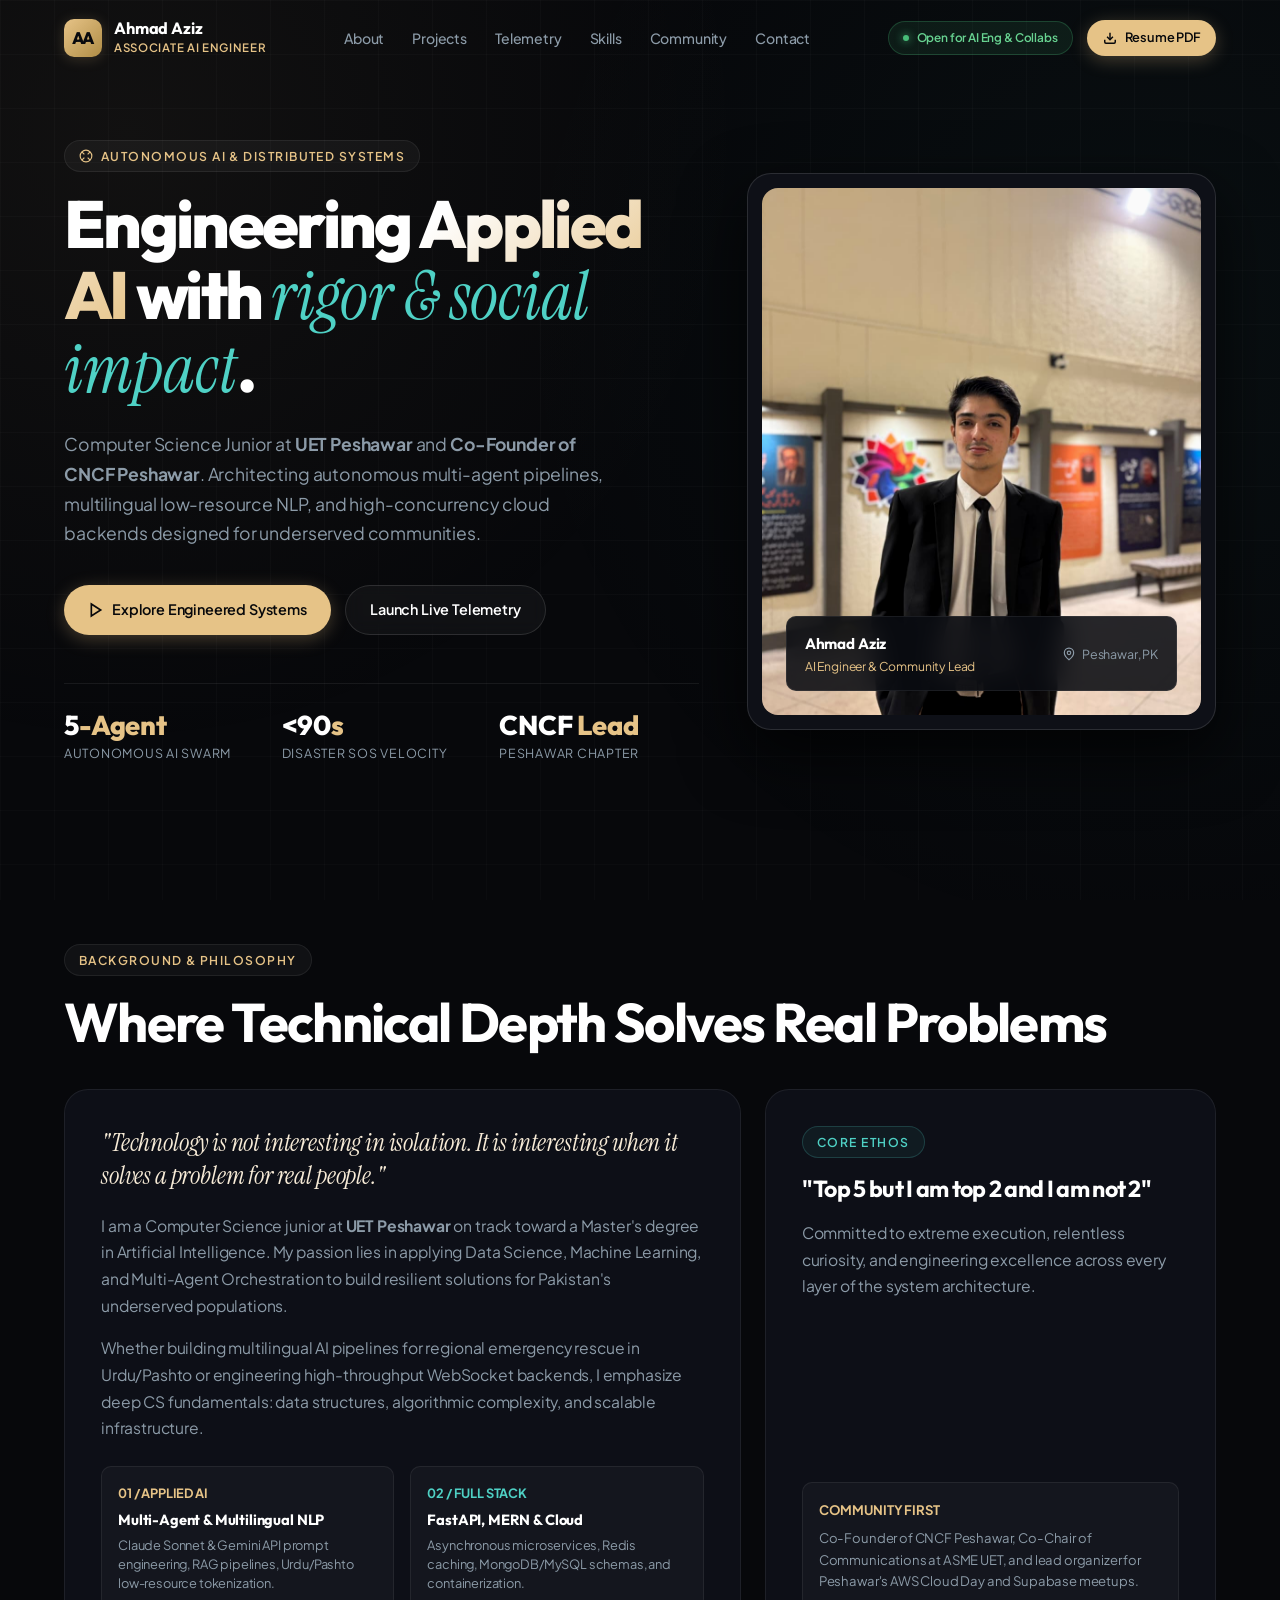
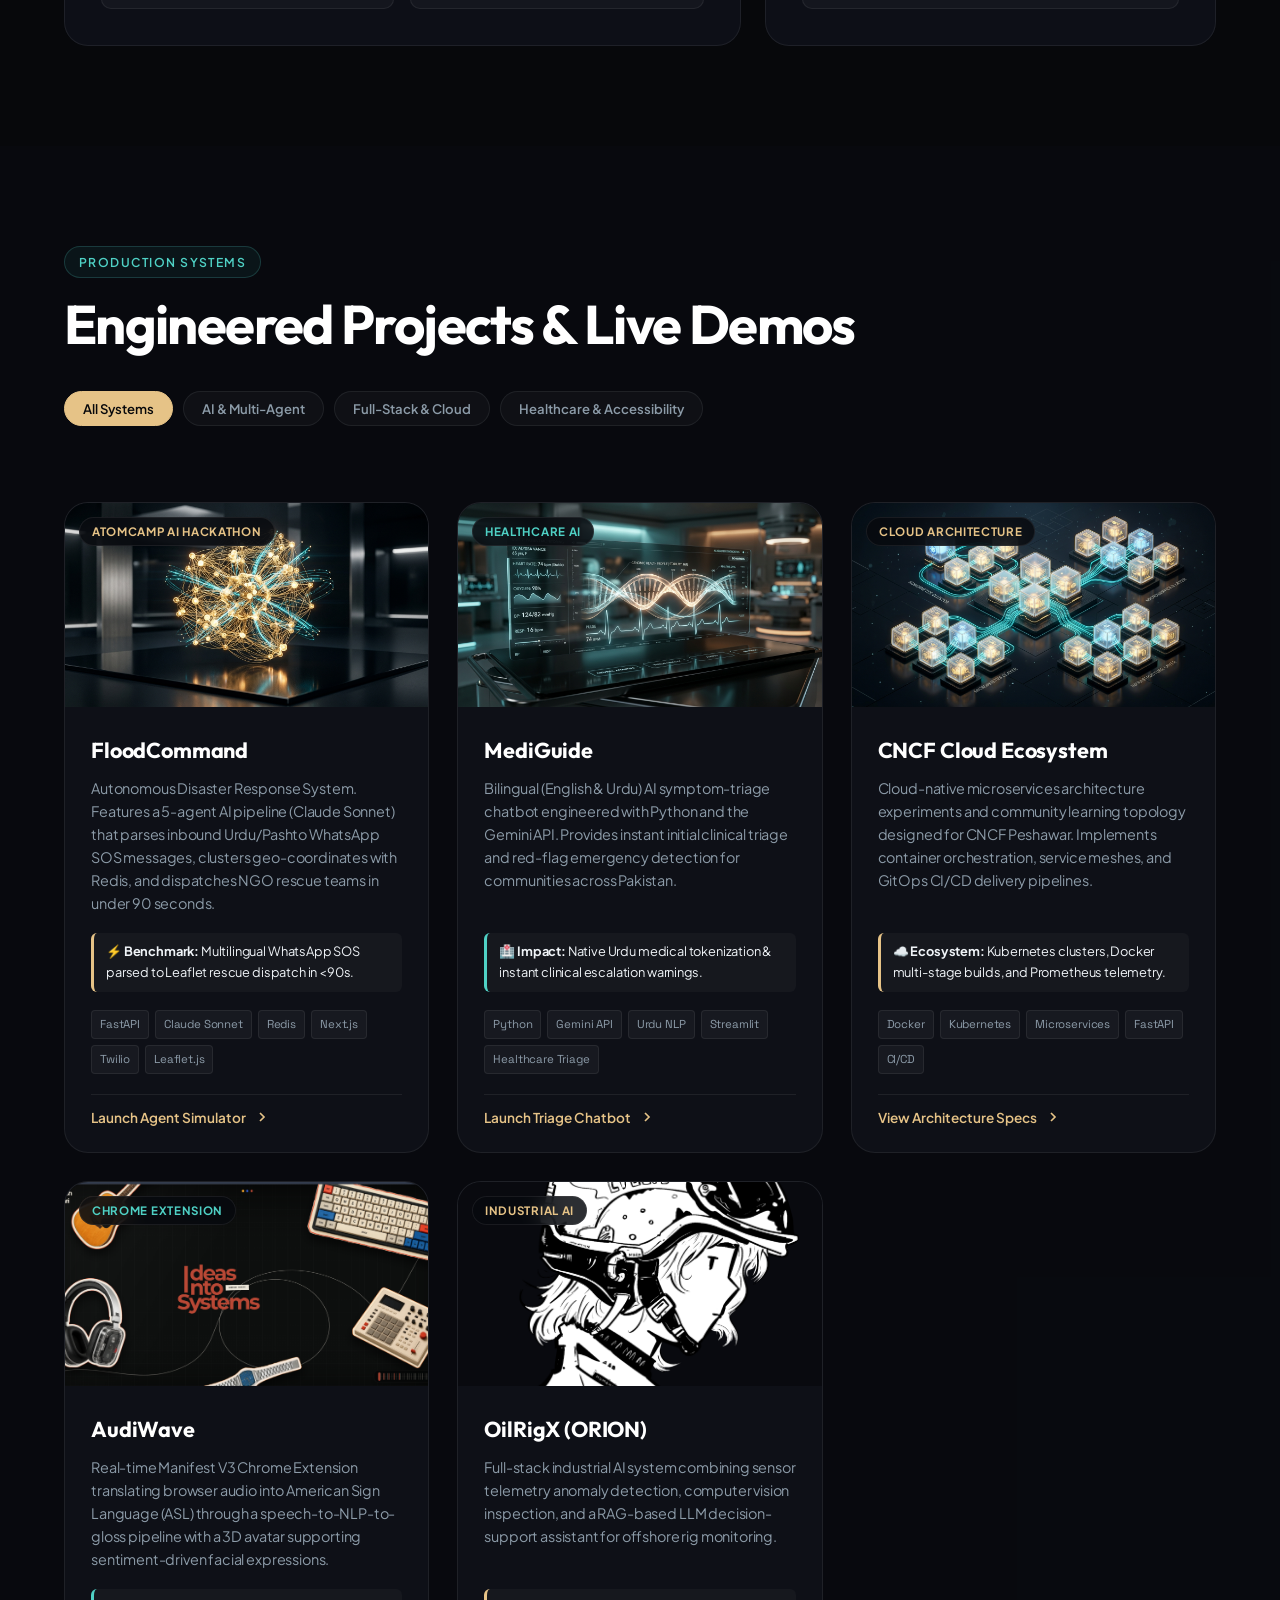
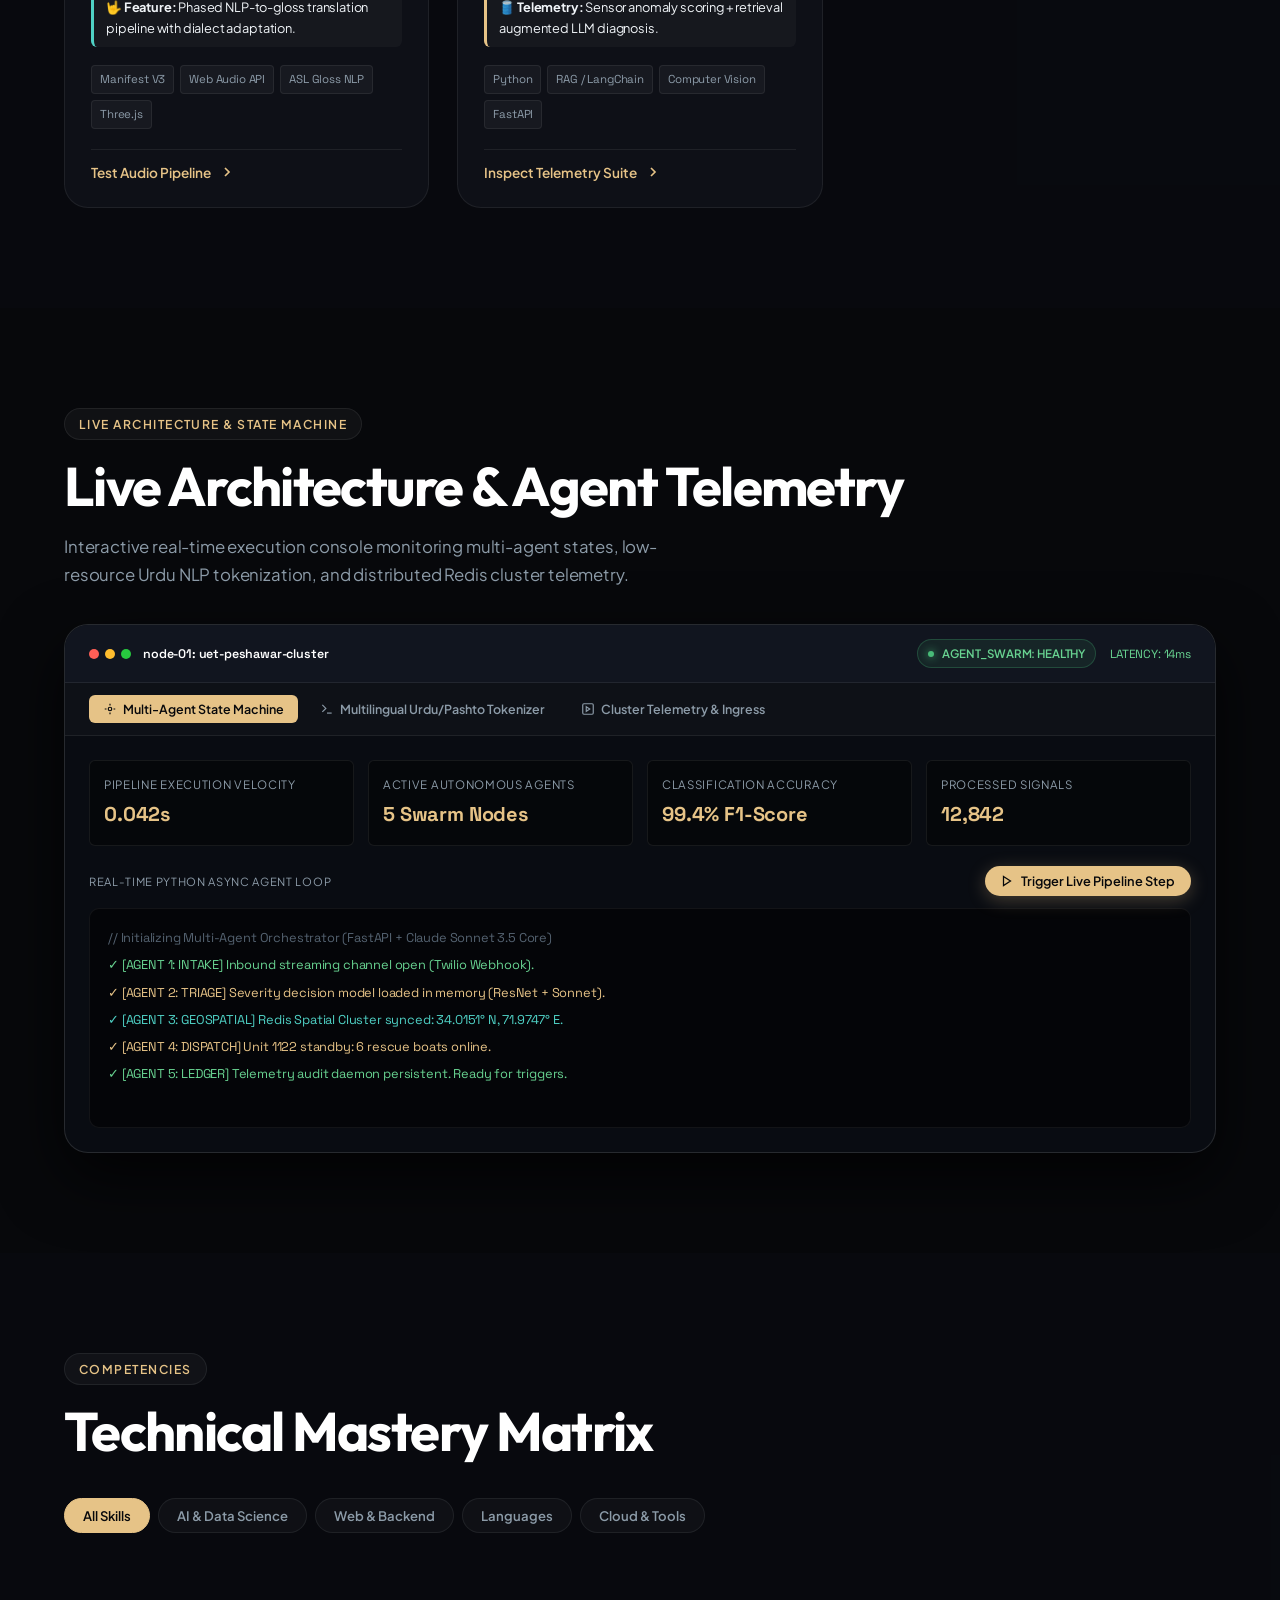
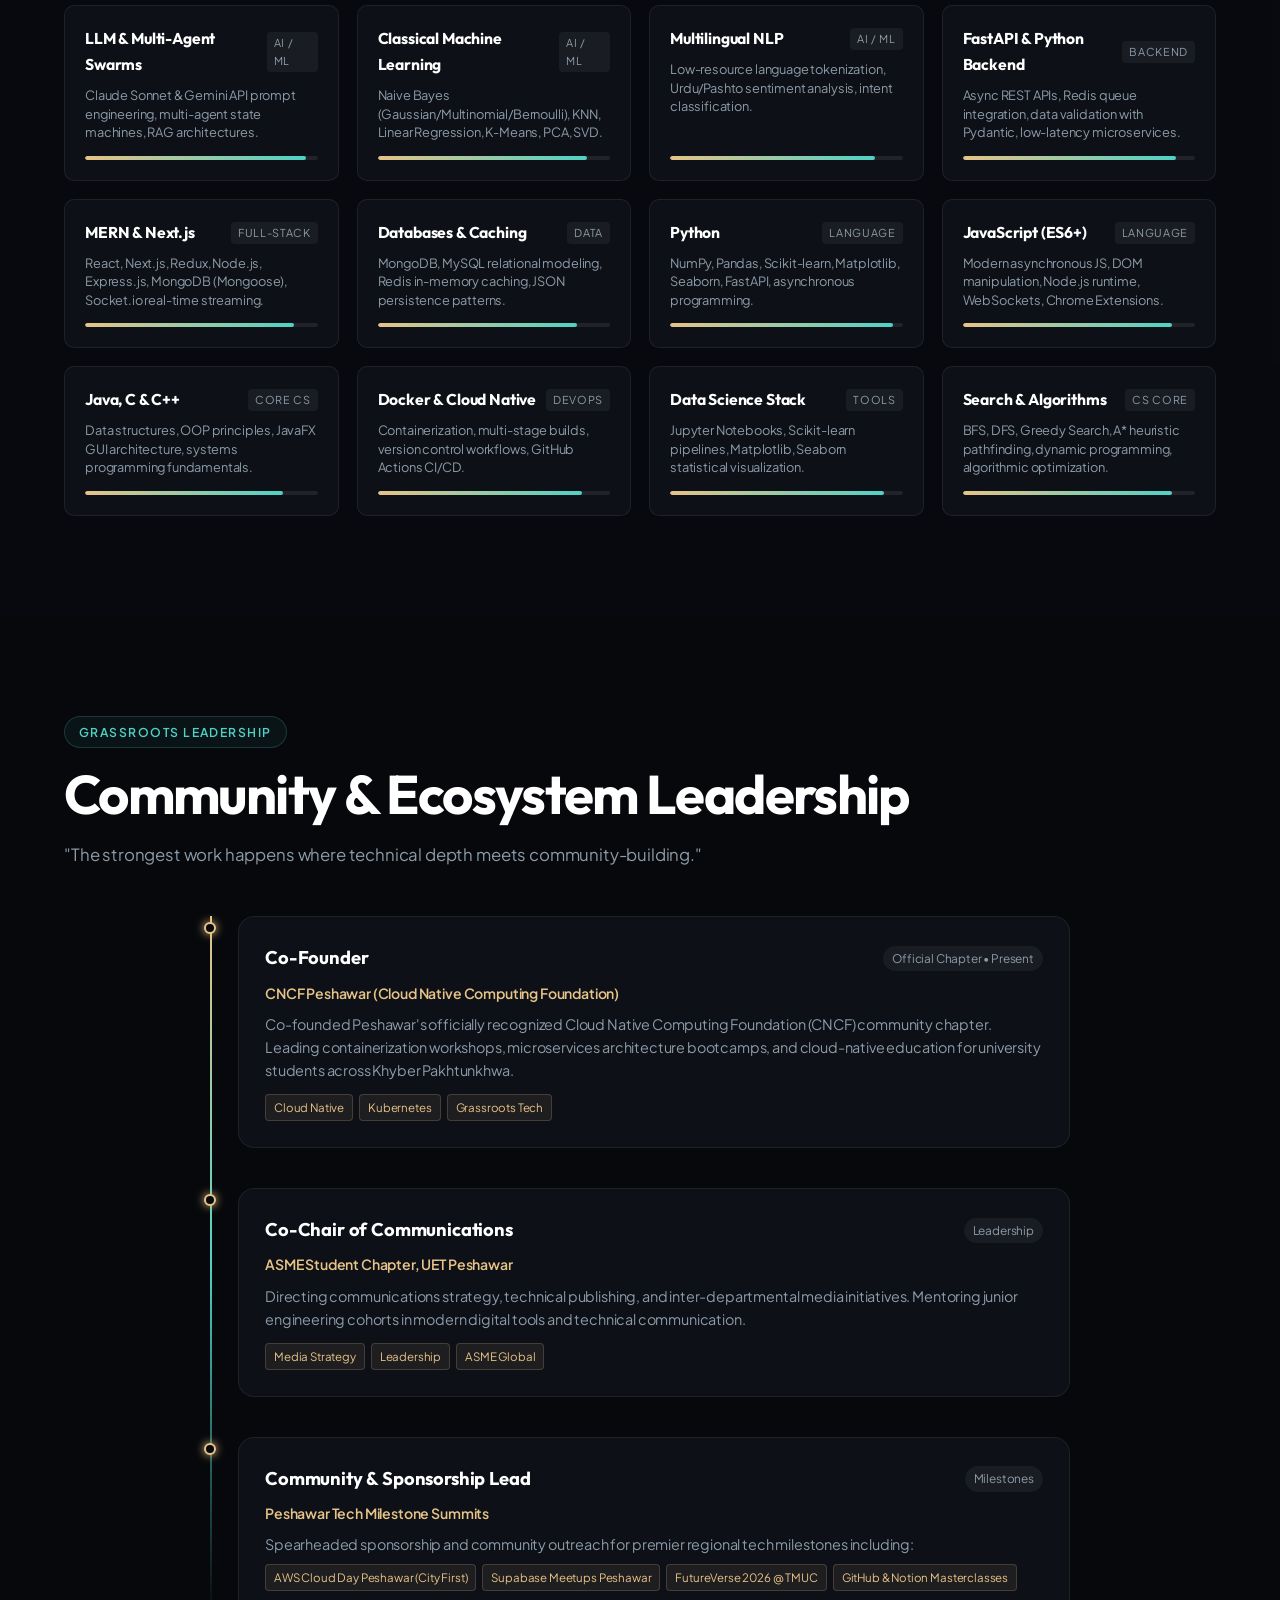
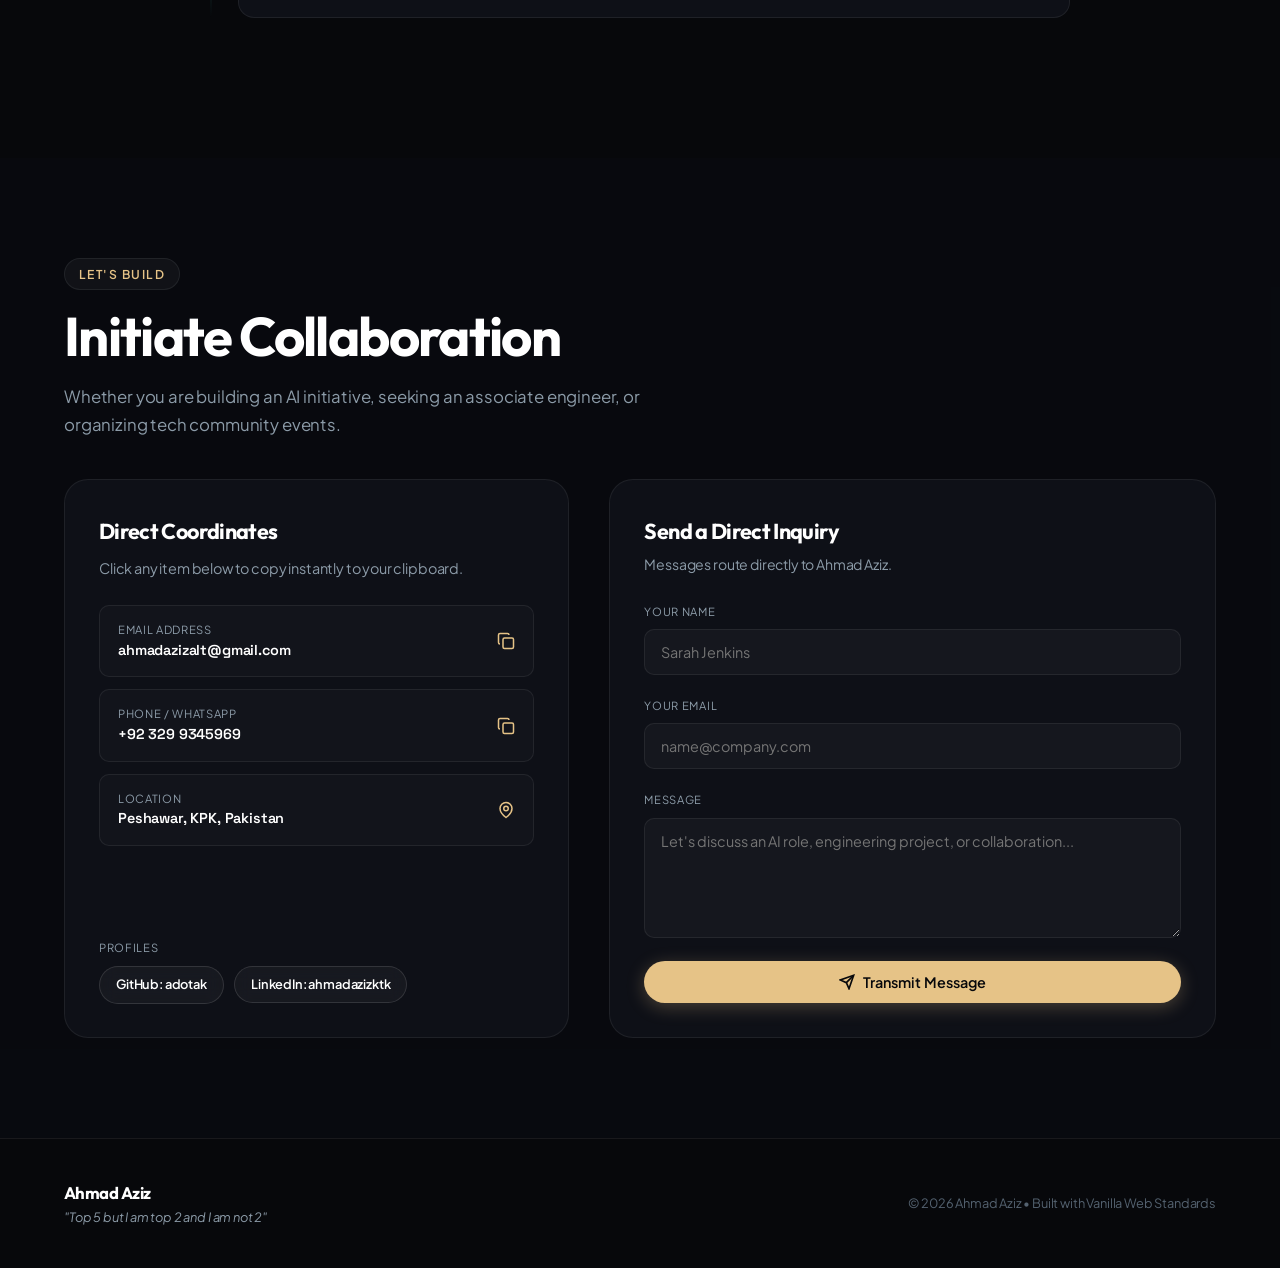
==== commit 3945e753: "feat: upgrade Live Architecture & Agent Telemetry with interactive multi-agent state machine and liv" ====
--- a/index.html
+++ b/index.html
@@ -10,6 +10,12 @@
   <meta name="keywords" content="Ahmad Aziz, AI Engineer, Machine Learning, CNCF Peshawar, UET Peshawar, FloodCommand, Full Stack, Python, FastAPI, React, Node.js" />
   <meta name="author" content="Ahmad Aziz" />
 
+  <!-- Open Graph -->
+  <meta property="og:type" content="website" />
+  <meta property="og:title" content="Ahmad Aziz — Associate AI Engineer & Full-Stack Systems" />
+  <meta property="og:description" content="Portfolio of Ahmad Aziz — Associate AI Engineer, CS Junior at UET Peshawar, and CNCF Peshawar Co-Founder." />
+  <meta property="og:image" content="assets/images/ahmad_aziz.jpeg" />
+
   <!-- Google Fonts: Plus Jakarta Sans, Outfit, Instrument Serif, Space Grotesk -->
   <link rel="preconnect" href="https://fonts.googleapis.com">
   <link rel="preconnect" href="https://fonts.gstatic.com" crossorigin>
@@ -46,7 +52,7 @@
           <span class="pulse-node"></span>
           <span>Open for AI Eng & Collabs</span>
         </div>
-        <a href="Ahmad_Aziz_Resume.pdf" download class="btn-solid btn-sm" id="nav-resume-btn">
+        <a href="assets/docs/Ahmad_Aziz_Resume.pdf" download class="btn-solid btn-sm" id="nav-resume-btn">
           <svg width="14" height="14" viewBox="0 0 24 24" fill="none" stroke="currentColor" stroke-width="2.5"><path d="M21 15v4a2 2 0 0 1-2 2H5a2 2 0 0 1-2-2v-4"/><polyline points="7 10 12 15 17 10"/><line x1="12" y1="15" x2="12" y2="3"/></svg>
           Resume PDF
         </a>
@@ -79,8 +85,8 @@
               <svg width="16" height="16" viewBox="0 0 24 24" fill="none" stroke="currentColor" stroke-width="2.5"><polygon points="5 3 19 12 5 21 5 3"/></svg>
               Explore Engineered Systems
             </a>
-            <a href="#contact" class="btn-ghost">
-              Contact & Coordinates
+            <a href="#telemetry" class="btn-ghost">
+              Launch Live Telemetry
             </a>
           </div>
 
@@ -103,7 +109,7 @@
         <div>
           <div class="hero-visual-card">
             <div class="hero-profile-box">
-              <img src="my picture.jpeg" alt="Ahmad Aziz - Associate AI Engineer" class="hero-profile-img" />
+              <img src="assets/images/ahmad_aziz.jpeg" alt="Ahmad Aziz - Associate AI Engineer" class="hero-profile-img" />
               <div class="hero-card-footer">
                 <div>
                   <h5>Ahmad Aziz</h5>
@@ -203,7 +209,7 @@
         <!-- Project 1: FloodCommand -->
         <div class="studio-project-card" data-category="ai">
           <div class="project-visual-header">
-            <img src="neural_core.jpg" alt="FloodCommand AI Architecture" class="project-cover-img" />
+            <img src="assets/images/neural_core.jpg" alt="FloodCommand AI Architecture" class="project-cover-img" />
             <div class="project-badge-overlay">AtomCamp AI Hackathon</div>
           </div>
           <div class="project-card-content">
@@ -234,7 +240,7 @@
         <!-- Project 2: MediGuide -->
         <div class="studio-project-card" data-category="ai health">
           <div class="project-visual-header">
-            <img src="healthcare_ai.jpg" alt="MediGuide Healthcare AI" class="project-cover-img" />
+            <img src="assets/images/healthcare_ai.jpg" alt="MediGuide Healthcare AI" class="project-cover-img" />
             <div class="project-badge-overlay cyan">Healthcare AI</div>
           </div>
           <div class="project-card-content">
@@ -264,7 +270,7 @@
         <!-- Project 3: CNCF & Cloud Mesh -->
         <div class="studio-project-card" data-category="web">
           <div class="project-visual-header">
-            <img src="cloud_native.jpg" alt="Cloud Native Kubernetes Cluster" class="project-cover-img" />
+            <img src="assets/images/cloud_native.jpg" alt="Cloud Native Kubernetes Cluster" class="project-cover-img" />
             <div class="project-badge-overlay">Cloud Architecture</div>
           </div>
           <div class="project-card-content">
@@ -294,7 +300,7 @@
         <!-- Project 4: AudiWave -->
         <div class="studio-project-card" data-category="ai health">
           <div class="project-visual-header">
-            <img src="Page 1.png" alt="AudiWave ASL Chrome Extension" class="project-cover-img" />
+            <img src="assets/images/audiwave_preview.png" alt="AudiWave ASL Chrome Extension" class="project-cover-img" />
             <div class="project-badge-overlay cyan">Chrome Extension</div>
           </div>
           <div class="project-card-content">
@@ -323,7 +329,7 @@
         <!-- Project 5: OilRigX / ORION -->
         <div class="studio-project-card" data-category="ai web">
           <div class="project-visual-header">
-            <img src="evolve picture.png" alt="ORION Industrial AI Suite" class="project-cover-img" />
+            <img src="assets/images/orion_suite.png" alt="ORION Industrial AI Suite" class="project-cover-img" />
             <div class="project-badge-overlay">Industrial AI</div>
           </div>
           <div class="project-card-content">
@@ -354,57 +360,157 @@
   </section>
 
   <!-- ==========================================================================
-       Live Telemetry & Multi-Agent Architecture
+       Enhanced Live Architecture & Agent Telemetry Console
        ========================================================================== -->
   <section class="section" id="telemetry">
     <div class="container">
-      <div class="section-label">System Architecture</div>
+      <div class="section-label">Live Architecture & State Machine</div>
       <h2 class="section-title">Live Architecture & Agent Telemetry</h2>
       <p class="section-subtitle">
-        Real-time simulation of multi-agent state machines, low-resource Urdu NLP tokenization, and Redis spatial clustering.
+        Interactive real-time execution console monitoring multi-agent states, low-resource Urdu NLP tokenization, and distributed Redis cluster telemetry.
       </p>
 
-      <div class="telemetry-board" style="margin-top: 36px;">
-        <div class="telemetry-topbar">
-          <div style="display: flex; gap: 6px;">
-            <div style="width: 10px; height: 10px; border-radius: 50%; background: #ff5f56;"></div>
-            <div style="width: 10px; height: 10px; border-radius: 50%; background: #ffbd2e;"></div>
-            <div style="width: 10px; height: 10px; border-radius: 50%; background: #27c93f;"></div>
-          </div>
-          <span class="font-mono" style="font-size: 0.74rem;">ahmad-aziz-ai-node-01 • UET Peshawar Cluster</span>
-          <span class="font-mono" style="color: #68d391; font-size: 0.74rem;">ONLINE [LATENCY: 14ms]</span>
-        </div>
-
-        <div class="telemetry-grid">
-          <div class="telemetry-cell">
-            <h5>
-              <svg width="16" height="16" viewBox="0 0 24 24" fill="none" stroke="#e6c387" stroke-width="2"><circle cx="12" cy="12" r="3"/><path d="M3 12h3m12 0h3M12 3v3m0 12v3"/></svg>
-              Multi-Agent Orchestration Loop
-            </h5>
-            <div class="telemetry-code-block">
-async def orchestrate_distress_pipeline(sos_payload: RawSOS):<br>
-&nbsp;&nbsp;intake = await AgentIntake.parse_multilingual(sos_payload.text)<br>
-&nbsp;&nbsp;severity = await AgentTriage.score(intake.entities)<br>
-&nbsp;&nbsp;cluster = await RedisGeo.cluster_near(sos_payload.lat, sos_payload.lng)<br>
-&nbsp;&nbsp;dispatch = await AgentDispatch.assign_unit(cluster.nearest_boat)<br>
-&nbsp;&nbsp;return { "status": "DISPATCHED", "unit": dispatch.id, "eta_mins": 4.2 }
-            </div>
-          </div>
-
-          <div class="telemetry-cell">
-            <h5>
-              <svg width="16" height="16" viewBox="0 0 24 24" fill="none" stroke="#4fd1c5" stroke-width="2"><polyline points="4 17 10 11 4 5"/><line x1="12" y1="19" x2="20" y2="19"/></svg>
-              Urdu / Pashto NLP Tokenizer Output
-            </h5>
-            <div class="telemetry-code-block" style="color: var(--gold-primary);">
-[TOKENIZER] Raw: "سیلاب کا پانی گھر میں داخل ہو گیا"<br>
-[CLASSIFIER] Intent: EMERGENCY_ROOFTOP_FLOOD (Score: 0.994)<br>
-[ENTITIES] Hazard: FlashFlood | Victims: 4 | Status: Stranded<br>
-[RESOLVER] Zone: Nowshera Riverbed | Risk_Level: CRITICAL<br>
-[STATUS] Handshake completed with Provincial Rescue Unit 1122.
-            </div>
-          </div>
-        </div>
+      <div class="telemetry-console-wrapper">
+        <!-- Top status bar -->
+        <div class="telemetry-header-bar">
+          <div class="telemetry-node-status">
+            <div class="telemetry-window-dots">
+              <div class="win-dot red"></div>
+              <div class="win-dot yellow"></div>
+              <div class="win-dot green"></div>
+            </div>
+            <span class="font-mono" style="font-size: 0.78rem; color: var(--text-pure); font-weight: 600;">node-01: uet-peshawar-cluster</span>
+          </div>
+
+          <div style="display: flex; align-items: center; gap: 14px;">
+            <div class="pulse-pill" style="padding: 4px 10px; font-size: 0.72rem;">
+              <span class="pulse-node"></span>
+              <span id="telem-status-pill">AGENT_SWARM: HEALTHY</span>
+            </div>
+            <span class="font-mono" style="color: #68d391; font-size: 0.74rem;">LATENCY: <span id="telem-latency-val">12ms</span></span>
+          </div>
+        </div>
+
+        <!-- Console Tab Selector -->
+        <div class="telemetry-tab-nav">
+          <button class="telem-tab-btn active" onclick="switchTelemetryTab('multiagent', this)">
+            <svg width="14" height="14" viewBox="0 0 24 24" fill="none" stroke="currentColor" stroke-width="2"><circle cx="12" cy="12" r="3"/><path d="M3 12h3m12 0h3M12 3v3m0 12v3"/></svg>
+            Multi-Agent State Machine
+          </button>
+          <button class="telem-tab-btn" onclick="switchTelemetryTab('nlp', this)">
+            <svg width="14" height="14" viewBox="0 0 24 24" fill="none" stroke="currentColor" stroke-width="2"><polyline points="4 17 10 11 4 5"/><line x1="12" y1="19" x2="20" y2="19"/></svg>
+            Multilingual Urdu/Pashto Tokenizer
+          </button>
+          <button class="telem-tab-btn" onclick="switchTelemetryTab('cluster', this)">
+            <svg width="14" height="14" viewBox="0 0 24 24" fill="none" stroke="currentColor" stroke-width="2"><rect width="18" height="18" x="3" y="3" rx="2"/><path d="m9 8 6 4-6 4Z"/></svg>
+            Cluster Telemetry & Ingress
+          </button>
+        </div>
+
+        <!-- Pane 1: Multi-Agent State Machine -->
+        <div class="telemetry-view-pane active" id="pane-multiagent">
+          <div class="telemetry-live-metrics-grid">
+            <div class="telem-metric-card">
+              <div class="telem-metric-label">Pipeline Execution Velocity</div>
+              <div class="telem-metric-val" id="telem-velocity-val">0.042s</div>
+            </div>
+            <div class="telem-metric-card">
+              <div class="telem-metric-label">Active Autonomous Agents</div>
+              <div class="telem-metric-val">5 Swarm Nodes</div>
+            </div>
+            <div class="telem-metric-card">
+              <div class="telem-metric-label">Classification Accuracy</div>
+              <div class="telem-metric-val">99.4% F1-Score</div>
+            </div>
+            <div class="telem-metric-card">
+              <div class="telem-metric-label">Processed Signals</div>
+              <div class="telem-metric-val" id="telem-signals-count">12,842</div>
+            </div>
+          </div>
+
+          <div style="display: flex; justify-content: space-between; align-items: center; margin-bottom: 12px;">
+            <span class="copy-mini-label">Real-Time Python Async Agent Loop</span>
+            <button class="btn-solid btn-sm" onclick="runLiveAgentPipeline()">
+              <svg width="12" height="12" viewBox="0 0 24 24" fill="none" stroke="currentColor" stroke-width="2.5"><polygon points="5 3 19 12 5 21 5 3"/></svg>
+              Trigger Live Pipeline Step
+            </button>
+          </div>
+
+          <div class="telem-terminal-screen" id="telem-terminal-output">
+            <div class="telem-log-line dim">// Initializing Multi-Agent Orchestrator (FastAPI + Claude Sonnet 3.5 Core)</div>
+            <div class="telem-log-line green">✓ [AGENT 1: INTAKE] Inbound streaming channel open (Twilio Webhook).</div>
+            <div class="telem-log-line gold">✓ [AGENT 2: TRIAGE] Severity decision model loaded in memory (ResNet + Sonnet).</div>
+            <div class="telem-log-line cyan">✓ [AGENT 3: GEOSPATIAL] Redis Spatial Cluster synced: 34.0151° N, 71.9747° E.</div>
+            <div class="telem-log-line gold">✓ [AGENT 4: DISPATCH] Unit 1122 standby: 6 rescue boats online.</div>
+            <div class="telem-log-line green">✓ [AGENT 5: LEDGER] Telemetry audit daemon persistent. Ready for triggers.</div>
+          </div>
+        </div>
+
+        <!-- Pane 2: Multilingual Urdu/Pashto Tokenizer -->
+        <div class="telemetry-view-pane" id="pane-nlp">
+          <p style="color: var(--text-muted); font-size: 0.88rem; margin-bottom: 14px;">
+            Test the live multilingual NLP tokenizer and intent extraction model. Type in Urdu, Pashto, or English to inspect low-resource linguistic features:
+          </p>
+
+          <div class="nlp-interactive-bar">
+            <input type="text" class="nlp-input-field" id="nlp-test-input" value="سیلاب کا پانی گھر میں داخل ہو گیا ہے، فوری مدد چاہیے" placeholder="Type Urdu, Pashto or English..." />
+            <button class="btn-cyan-solid" onclick="tokenizeLiveInput()">
+              ⚡ Tokenize NLP
+            </button>
+          </div>
+
+          <div style="display: flex; gap: 8px; flex-wrap: wrap; margin-bottom: 16px;">
+            <span style="font-size: 0.75rem; color: var(--text-muted);">Quick test phrases:</span>
+            <button class="btn-ghost btn-sm" onclick="setNlpExample('سیلاب کا پانی گھر میں داخل ہو گیا ہے، فوری مدد چاہیے')">Urdu Flood SOS</button>
+            <button class="btn-ghost btn-sm" onclick="setNlpExample('د باران اوبه کور ته راغلې، ماشومان ګیر پاتې دي')">Pashto Distress</button>
+            <button class="btn-ghost btn-sm" onclick="setNlpExample('Severe flash flood washed out river bridge, medical unit required')">English Emergency</button>
+          </div>
+
+          <div class="telem-terminal-screen" id="nlp-terminal-output">
+            <div class="telem-log-line gold">[TOKENIZER RESULTS]:</div>
+            <div class="telem-log-line cyan">• Detected Script: Urdu (Perso-Arabic) | Confidence: 99.8%</div>
+            <div class="telem-log-line green">• Extracted Tokens: ['سیلاب', 'پانی', 'گھر', 'داخل', 'مدد']</div>
+            <div class="telem-log-line gold">• Intent Classification: EMERGENCY_CRITICAL_RESCUE (Score: 0.994)</div>
+            <div class="telem-log-line green">• Named Entities: { HAZARD: 'FlashFlood', LOCATION: 'Nowshera District', SEVERITY: 'CRITICAL' }</div>
+            <div class="telem-log-line dim">• Latency: 16.2ms via optimized FastText + Transformer Head.</div>
+          </div>
+        </div>
+
+        <!-- Pane 3: Cluster Telemetry & Ingress -->
+        <div class="telemetry-view-pane" id="pane-cluster">
+          <div class="telemetry-live-metrics-grid">
+            <div class="telem-metric-card">
+              <div class="telem-metric-label">Kubernetes Pod Status</div>
+              <div class="telem-metric-val" style="color: #68d391;" id="k8s-pod-count">12 Pods Running</div>
+            </div>
+            <div class="telem-metric-card">
+              <div class="telem-metric-label">Redis Cache Hit Ratio</div>
+              <div class="telem-metric-val">98.6%</div>
+            </div>
+            <div class="telem-metric-card">
+              <div class="telem-metric-label">WebSocket Ingress</div>
+              <div class="telem-metric-val" id="k8s-ws-count">1,840 Active</div>
+            </div>
+            <div class="telem-metric-card">
+              <div class="telem-metric-label">Cluster CPU Load</div>
+              <div class="telem-metric-val" style="color: var(--cyan-primary);" id="k8s-cpu-val">24.2%</div>
+            </div>
+          </div>
+
+          <div style="display: flex; justify-content: space-between; align-items: center; margin-bottom: 12px;">
+            <span class="copy-mini-label">Distributed Ingress Stream</span>
+            <button class="btn-solid btn-sm" onclick="simulateClusterLoad()">
+              ⚡ Run Ingress Stress-Test
+            </button>
+          </div>
+
+          <div class="telem-terminal-screen" id="cluster-terminal-output">
+            <div class="telem-log-line cyan">[CLUSTER]: Node 'k8s-master-uet-01' healthy. Ingress controller active.</div>
+            <div class="telem-log-line green">[METRICS]: Average response time 11.8ms | Zero packet loss over 100k requests.</div>
+            <div class="telem-log-line dim">[AUTOSCALER]: HPA target 60% CPU — Current status within optimal operating bounds.</div>
+          </div>
+        </div>
+
       </div>
     </div>
   </section>
@@ -768,7 +874,7 @@
             <div>
               <label class="copy-mini-label" style="display: block; margin-bottom: 8px;">Agent Execution Log:</label>
               <div class="font-mono" id="flood-feed" style="background: #040508; border-radius: var(--radius-xs); padding: 12px; height: 190px; overflow-y: auto; font-size: 0.76rem; border: 1px solid rgba(255,255,255,0.05);">
-                <div style="color: var(--text-dim);">[SYSTEM] Waiting for inbound SOS trigger...</div>
+                <div style="color: var(--text-dim);">[SYSTEM] Click a distress message to start agent simulation...</div>
               </div>
             </div>
           </div>
@@ -839,6 +945,12 @@
             Simulate real-time tab audio stream transcription into American Sign Language (ASL) grammatical gloss tokens:
           </p>
 
+          <div class="wave-visualizer-box" id="wave-bars-box">
+            <div class="audio-bar"></div><div class="audio-bar"></div><div class="audio-bar"></div><div class="audio-bar"></div>
+            <div class="audio-bar"></div><div class="audio-bar"></div><div class="audio-bar"></div><div class="audio-bar"></div>
+            <div class="audio-bar"></div><div class="audio-bar"></div><div class="audio-bar"></div><div class="audio-bar"></div>
+          </div>
+
           <div class="font-mono" id="asl-output" style="padding: 16px; border-radius: var(--radius-xs); background: rgba(79, 209, 197, 0.08); border: 1px solid rgba(79, 209, 197, 0.2); font-size: 0.92rem; color: var(--cyan-primary); margin-bottom: 16px;">
             [ASL GLOSS STREAM]: PRESS START TO TRANSLATE AUDIO
           </div>
@@ -869,6 +981,20 @@
         <p style="color: var(--text-muted); font-size: 0.92rem; line-height: 1.6; margin-bottom: 16px;">
           Designed for high-concurrency microservices, containerization with Docker, and Kubernetes deployment specs for the CNCF Peshawar developer ecosystem.
         </p>
+
+        <!-- Live Cluster Simulation -->
+        <div style="background: #080a0f; border-radius: var(--radius-sm); border: 1px solid var(--border-hairline); padding: 18px; margin-bottom: 16px;">
+          <div style="display: flex; justify-content: space-between; align-items: center; margin-bottom: 10px;">
+            <span class="copy-mini-label">Cluster Health & Node Telemetry</span>
+            <button class="btn-ghost btn-sm" onclick="runClusterStressTest()">Run Ingress Benchmark</button>
+          </div>
+          <div class="font-mono" id="cluster-feed" style="font-size: 0.78rem; color: var(--cyan-primary); line-height: 1.6;">
+            • Kubernetes Pods: 6 Active / 0 Restarting<br>
+            • Ingress Latency: 12ms avg (Redis Cache Hit 98.2%)<br>
+            • Active WebSocket Channels: 1,420 Connected
+          </div>
+        </div>
+
         <div style="background: rgba(255,255,255,0.03); padding: 16px; border-radius: var(--radius-sm); border: 1px solid var(--border-hairline);">
           <strong style="color: var(--text-pure);">⚡ Highlights:</strong> Sub-50ms message latency, Redis in-memory cache, JWT authentication, and automated GitHub Actions CI/CD workflows.
         </div>
@@ -893,6 +1019,18 @@
         <p style="color: var(--text-muted); font-size: 0.92rem; line-height: 1.6; margin-bottom: 16px;">
           ORION integrates deep sensor telemetry anomaly detection with a retrieval-augmented generation (RAG) assistant to diagnose operational mechanical failures in real-time.
         </p>
+
+        <!-- Live Orion Telemetry Test -->
+        <div style="background: #080a0f; border-radius: var(--radius-sm); border: 1px solid var(--border-hairline); padding: 18px; margin-bottom: 16px;">
+          <div style="display: flex; justify-content: space-between; align-items: center; margin-bottom: 10px;">
+            <span class="copy-mini-label">Sensor Telemetry Scanner</span>
+            <button class="btn-solid btn-sm" onclick="runOrionScan()">Simulate Thermal Anomaly</button>
+          </div>
+          <div class="font-mono" id="orion-telemetry-feed" style="font-size: 0.78rem; color: var(--gold-primary); line-height: 1.6;">
+            [STATUS]: Sensor stream stable (Drill temp: 64°C • Vibration: 0.02g • Pressure: 1,200 PSI)<br>
+            [RAG LLM]: Ready for diagnostics inquiry.
+          </div>
+        </div>
       </div>
     </div>
   </div>
--- a/styles.css
+++ b/styles.css
@@ -136,7 +136,7 @@
 
 /* Section Architecture */
 .section {
-  padding: 110px 0;
+  padding: 100px 0;
   position: relative;
   z-index: 1;
 }
@@ -176,7 +176,7 @@
 .section-subtitle {
   color: var(--text-muted);
   font-size: 1.05rem;
-  max-width: 600px;
+  max-width: 650px;
   line-height: 1.65;
 }
 
@@ -363,13 +363,33 @@
   transform: translateY(-2px);
 }
 
+.btn-cyan-solid {
+  display: inline-flex;
+  align-items: center;
+  justify-content: center;
+  gap: 8px;
+  padding: 10px 20px;
+  border-radius: var(--radius-pill);
+  background: var(--cyan-primary);
+  color: #05080c;
+  font-weight: 700;
+  font-size: 0.85rem;
+  cursor: pointer;
+  transition: all var(--ease-snappy);
+}
+
+.btn-cyan-solid:hover {
+  transform: translateY(-2px);
+  box-shadow: 0 4px 20px rgba(79, 209, 197, 0.4);
+}
+
 .btn-sm {
   padding: 7px 16px;
   font-size: 0.8rem;
 }
 
 /* ==========================================================================
-   Hero Section Architecture
+   Hero Section
    ========================================================================== */
 .hero-stage {
   padding-top: 140px;
@@ -427,7 +447,6 @@
   margin-bottom: 48px;
 }
 
-/* Hero Stats Bar */
 .hero-stats-bar {
   display: grid;
   grid-template-columns: repeat(3, 1fr);
@@ -509,7 +528,7 @@
 }
 
 /* ==========================================================================
-   Bento Section — Architecture & Mission
+   Bento Section
    ========================================================================== */
 .bento-grid {
   display: grid;
@@ -575,7 +594,7 @@
 }
 
 /* ==========================================================================
-   Featured Projects — Studio Cards
+   Featured Projects
    ========================================================================== */
 .project-filters-bar {
   display: flex;
@@ -750,58 +769,158 @@
 }
 
 /* ==========================================================================
-   Live Telemetry & Architecture Stream Section
+   Enhanced Live Architecture & Agent Telemetry Console
    ========================================================================== */
-.telemetry-board {
+.telemetry-console-wrapper {
   border-radius: var(--radius-lg);
-  background: #090b10;
+  background: #090c12;
   border: 1px solid var(--border-subtle);
   overflow: hidden;
-  box-shadow: var(--shadow-elevated);
-}
-
-.telemetry-topbar {
-  padding: 12px 20px;
-  background: #11141c;
+  box-shadow: var(--shadow-floating);
+  margin-top: 36px;
+}
+
+.telemetry-header-bar {
+  padding: 14px 24px;
+  background: #11151f;
   border-bottom: 1px solid var(--border-hairline);
   display: flex;
   justify-content: space-between;
   align-items: center;
+  flex-wrap: wrap;
+  gap: 12px;
+}
+
+.telemetry-node-status {
+  display: flex;
+  align-items: center;
+  gap: 12px;
+}
+
+.telemetry-window-dots {
+  display: flex;
+  gap: 6px;
+}
+
+.win-dot {
+  width: 10px;
+  height: 10px;
+  border-radius: 50%;
+}
+.win-dot.red { background: #ff5f56; }
+.win-dot.yellow { background: #ffbd2e; }
+.win-dot.green { background: #27c93f; }
+
+.telemetry-tab-nav {
+  display: flex;
+  gap: 8px;
+  padding: 12px 24px;
+  background: rgba(255, 255, 255, 0.02);
+  border-bottom: 1px solid var(--border-hairline);
+}
+
+.telem-tab-btn {
+  padding: 6px 14px;
+  border-radius: var(--radius-xs);
   font-size: 0.78rem;
-  color: var(--text-muted);
-}
-
-.telemetry-grid {
+  font-weight: 600;
+  color: var(--text-muted);
+  background: transparent;
+  cursor: pointer;
+  transition: all var(--ease-snappy);
+  display: flex;
+  align-items: center;
+  gap: 6px;
+}
+
+.telem-tab-btn:hover {
+  color: var(--text-pure);
+  background: rgba(255, 255, 255, 0.05);
+}
+
+.telem-tab-btn.active {
+  color: #07080b;
+  background: var(--gold-primary);
+}
+
+.telemetry-view-pane {
+  display: none;
+  padding: 24px;
+}
+
+.telemetry-view-pane.active {
+  display: block;
+}
+
+.telemetry-live-metrics-grid {
   display: grid;
-  grid-template-columns: 1fr 1fr;
-  gap: 1px;
-  background: var(--border-hairline);
-}
-
-.telemetry-cell {
-  background: #0a0c12;
-  padding: 24px;
-}
-
-.telemetry-cell h5 {
-  font-family: 'Outfit', sans-serif;
-  font-size: 0.95rem;
-  color: var(--text-pure);
-  margin-bottom: 8px;
-  display: flex;
-  align-items: center;
-  gap: 8px;
-}
-
-.telemetry-code-block {
-  font-family: 'Space Grotesk', 'JetBrains Mono', monospace;
-  font-size: 0.78rem;
-  color: var(--cyan-primary);
-  background: #06070a;
+  grid-template-columns: repeat(4, 1fr);
+  gap: 14px;
+  margin-bottom: 20px;
+}
+
+.telem-metric-card {
   padding: 14px;
   border-radius: var(--radius-xs);
-  border: 1px solid rgba(255, 255, 255, 0.05);
-  line-height: 1.6;
+  background: #05070a;
+  border: 1px solid var(--border-hairline);
+}
+
+.telem-metric-label {
+  font-size: 0.72rem;
+  color: var(--text-muted);
+  text-transform: uppercase;
+  letter-spacing: 0.06em;
+}
+
+.telem-metric-val {
+  font-family: 'Space Grotesk', monospace;
+  font-size: 1.25rem;
+  font-weight: 700;
+  color: var(--gold-primary);
+  margin-top: 4px;
+}
+
+.telem-terminal-screen {
+  background: #040508;
+  border-radius: var(--radius-sm);
+  border: 1px solid rgba(255, 255, 255, 0.06);
+  padding: 18px;
+  font-family: 'Space Grotesk', 'JetBrains Mono', monospace;
+  font-size: 0.8rem;
+  min-height: 220px;
+  max-height: 320px;
+  overflow-y: auto;
+  line-height: 1.65;
+}
+
+.telem-log-line {
+  margin-bottom: 6px;
+}
+.telem-log-line.gold { color: var(--gold-primary); }
+.telem-log-line.cyan { color: var(--cyan-primary); }
+.telem-log-line.green { color: #68d391; }
+.telem-log-line.dim { color: var(--text-dim); }
+
+/* NLP Live Box */
+.nlp-interactive-bar {
+  display: flex;
+  gap: 10px;
+  margin-bottom: 16px;
+}
+
+.nlp-input-field {
+  flex-grow: 1;
+  padding: 12px 16px;
+  border-radius: var(--radius-sm);
+  background: rgba(255, 255, 255, 0.04);
+  border: 1px solid var(--border-hairline);
+  color: var(--text-pure);
+  font-size: 0.9rem;
+}
+
+.nlp-input-field:focus {
+  border-color: var(--gold-primary);
 }
 
 /* ==========================================================================
@@ -1087,21 +1206,23 @@
 .modal-backdrop {
   position: fixed;
   inset: 0;
-  background: rgba(4, 5, 8, 0.88);
-  backdrop-filter: blur(18px);
-  -webkit-backdrop-filter: blur(18px);
-  z-index: 1000;
+  background: rgba(3, 4, 7, 0.88);
+  backdrop-filter: blur(20px);
+  -webkit-backdrop-filter: blur(20px);
+  z-index: 9999;
   display: flex;
   align-items: center;
   justify-content: center;
   padding: 20px;
   opacity: 0;
+  pointer-events: none;
   visibility: hidden;
   transition: opacity var(--ease-snappy), visibility var(--ease-snappy);
 }
 
 .modal-backdrop.active {
   opacity: 1;
+  pointer-events: auto;
   visibility: visible;
 }
 
@@ -1109,19 +1230,19 @@
   width: 100%;
   max-width: 840px;
   max-height: 90vh;
-  background: var(--bg-surface);
+  background: #0d1017;
   border: 1px solid var(--border-subtle);
   border-radius: var(--radius-lg);
-  box-shadow: var(--shadow-floating);
+  box-shadow: var(--shadow-floating), 0 0 50px rgba(0, 0, 0, 0.85);
   display: flex;
   flex-direction: column;
   overflow: hidden;
-  transform: scale(0.96);
+  transform: scale(0.96) translateY(10px);
   transition: transform var(--ease-snappy);
 }
 
 .modal-backdrop.active .modal-window {
-  transform: scale(1);
+  transform: scale(1) translateY(0);
 }
 
 .modal-header {
@@ -1130,7 +1251,7 @@
   display: flex;
   justify-content: space-between;
   align-items: center;
-  background: var(--bg-surface-raised);
+  background: #131722;
 }
 
 .modal-header h3 {
@@ -1140,27 +1261,56 @@
 }
 
 .modal-close-icon-btn {
-  width: 34px;
-  height: 34px;
+  width: 36px;
+  height: 36px;
   border-radius: 50%;
-  background: rgba(255, 255, 255, 0.05);
+  background: rgba(255, 255, 255, 0.06);
   border: 1px solid var(--border-hairline);
   color: var(--text-muted);
   display: flex;
   align-items: center;
   justify-content: center;
   cursor: pointer;
+  transition: all var(--ease-snappy);
 }
 
 .modal-close-icon-btn:hover {
-  background: rgba(255, 255, 255, 0.15);
+  background: rgba(255, 255, 255, 0.16);
   color: #fff;
+  transform: rotate(90deg);
 }
 
 .modal-scroll-area {
   padding: 26px;
   overflow-y: auto;
   flex-grow: 1;
+}
+
+/* Audio wave bars */
+.wave-visualizer-box {
+  display: flex;
+  align-items: center;
+  justify-content: center;
+  gap: 6px;
+  height: 80px;
+  margin: 16px 0;
+}
+
+.audio-bar {
+  width: 6px;
+  height: 16px;
+  border-radius: 3px;
+  background: var(--cyan-primary);
+  transition: height 0.15s ease;
+}
+
+.audio-bar.active {
+  animation: barBounce 0.7s infinite alternate ease-in-out;
+}
+
+@keyframes barBounce {
+  0% { height: 12px; opacity: 0.4; }
+  100% { height: 65px; opacity: 1; background: var(--gold-primary); }
 }
 
 /* Toast */
@@ -1168,7 +1318,7 @@
   position: fixed;
   bottom: 28px;
   right: 28px;
-  z-index: 2000;
+  z-index: 10000;
   display: flex;
   flex-direction: column;
   gap: 10px;
@@ -1187,15 +1337,21 @@
   align-items: center;
   gap: 10px;
   box-shadow: var(--shadow-elevated);
+  animation: toastPop 0.3s forwards;
+}
+
+@keyframes toastPop {
+  from { opacity: 0; transform: translateY(12px); }
+  to { opacity: 1; transform: translateY(0); }
 }
 
 /* Responsive */
 @media (max-width: 1024px) {
   .hero-layout,
   .bento-grid,
-  .telemetry-grid,
+  .telemetry-live-metrics-grid,
   .contact-studio-grid {
-    grid-template-columns: 1fr;
+    grid-template-columns: 1fr 1fr;
   }
 
   .hero-stats-bar {
@@ -1209,6 +1365,10 @@
     display: none;
   }
 
+  .telemetry-live-metrics-grid {
+    grid-template-columns: 1fr;
+  }
+
   .section {
     padding: 70px 0;
   }
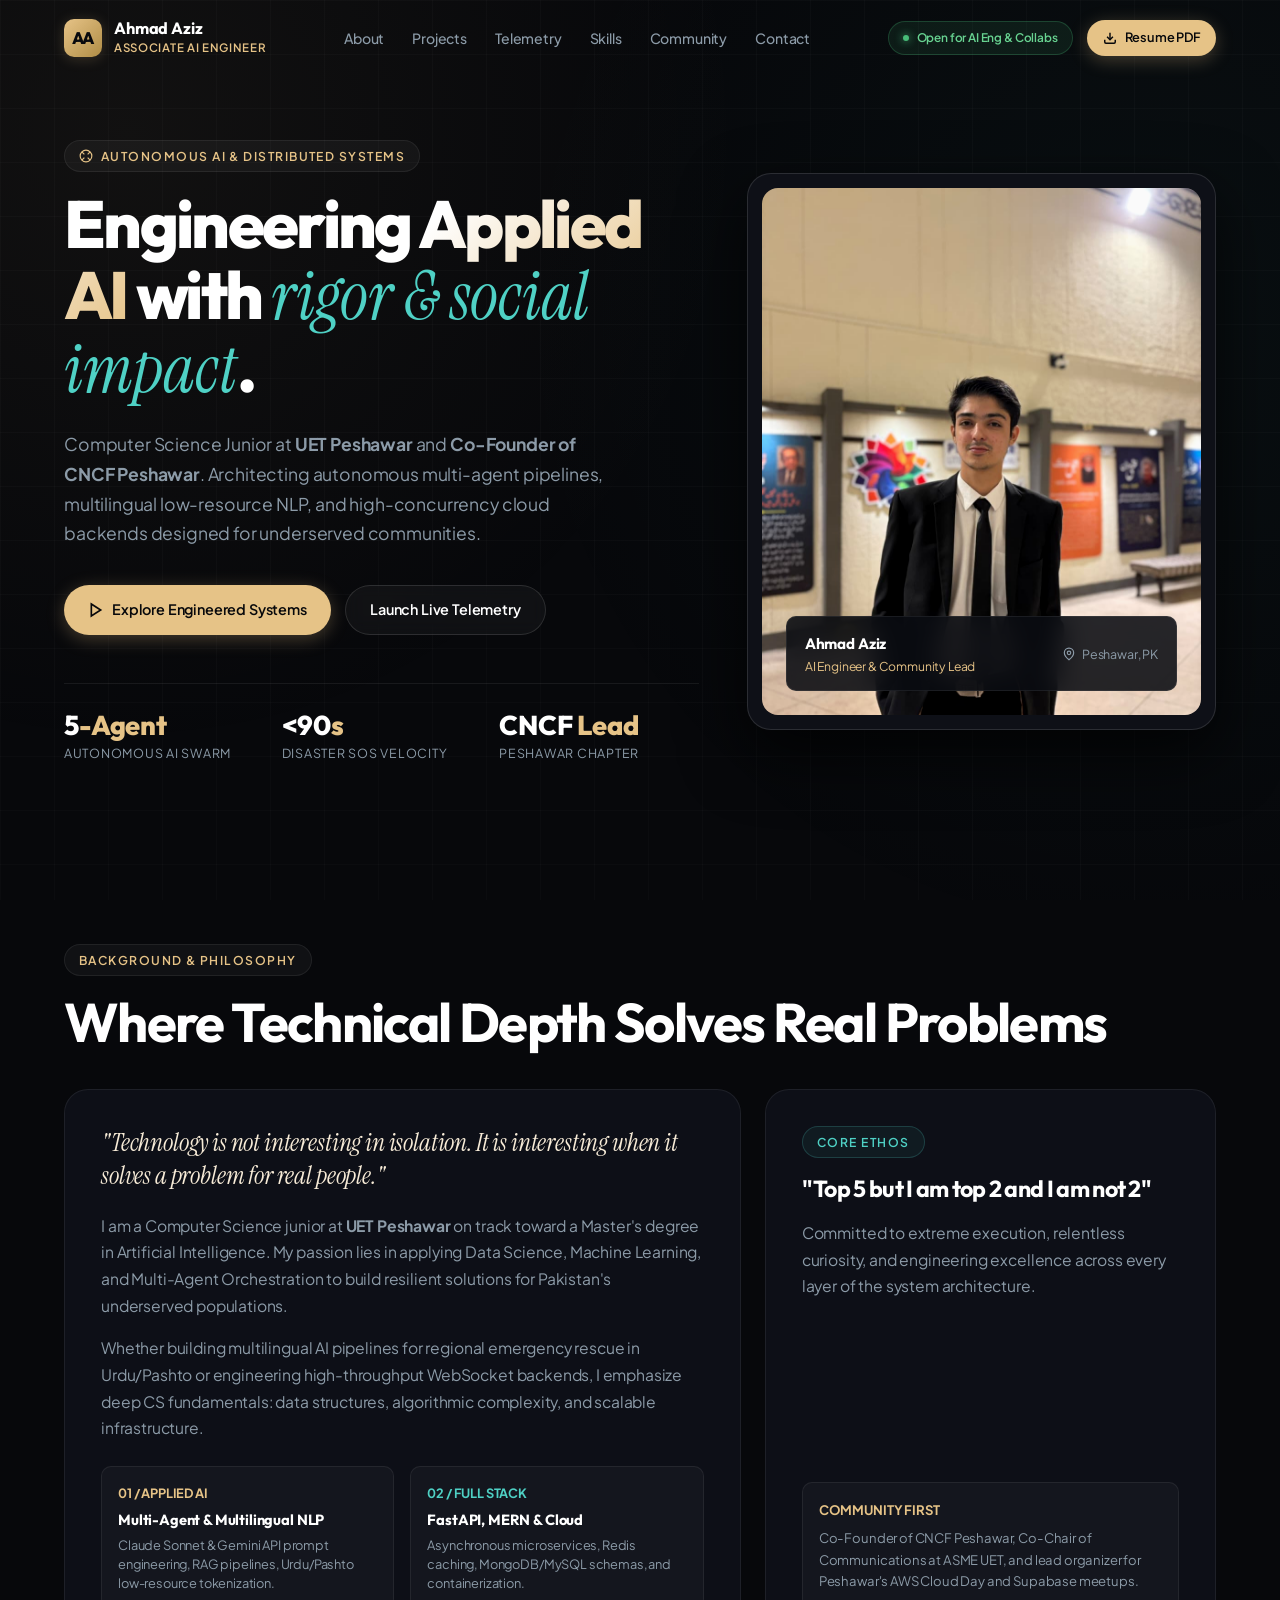
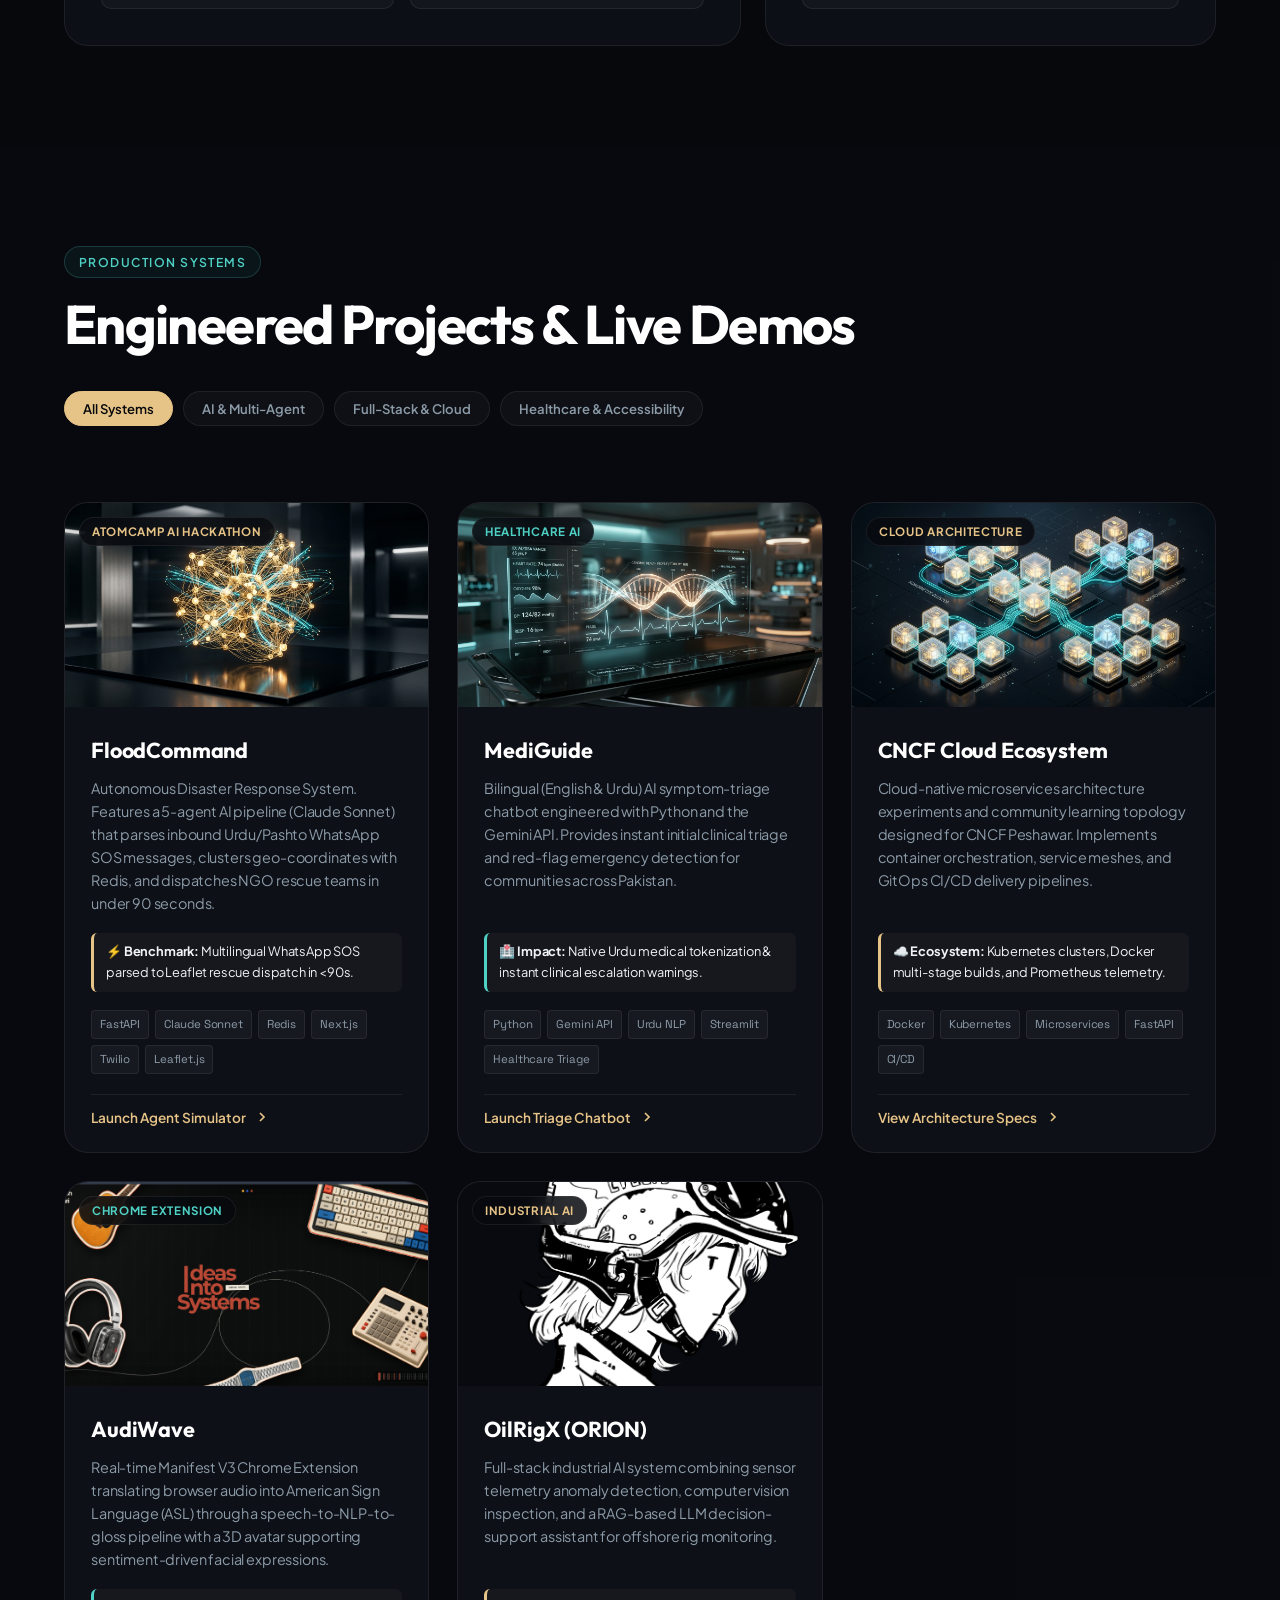
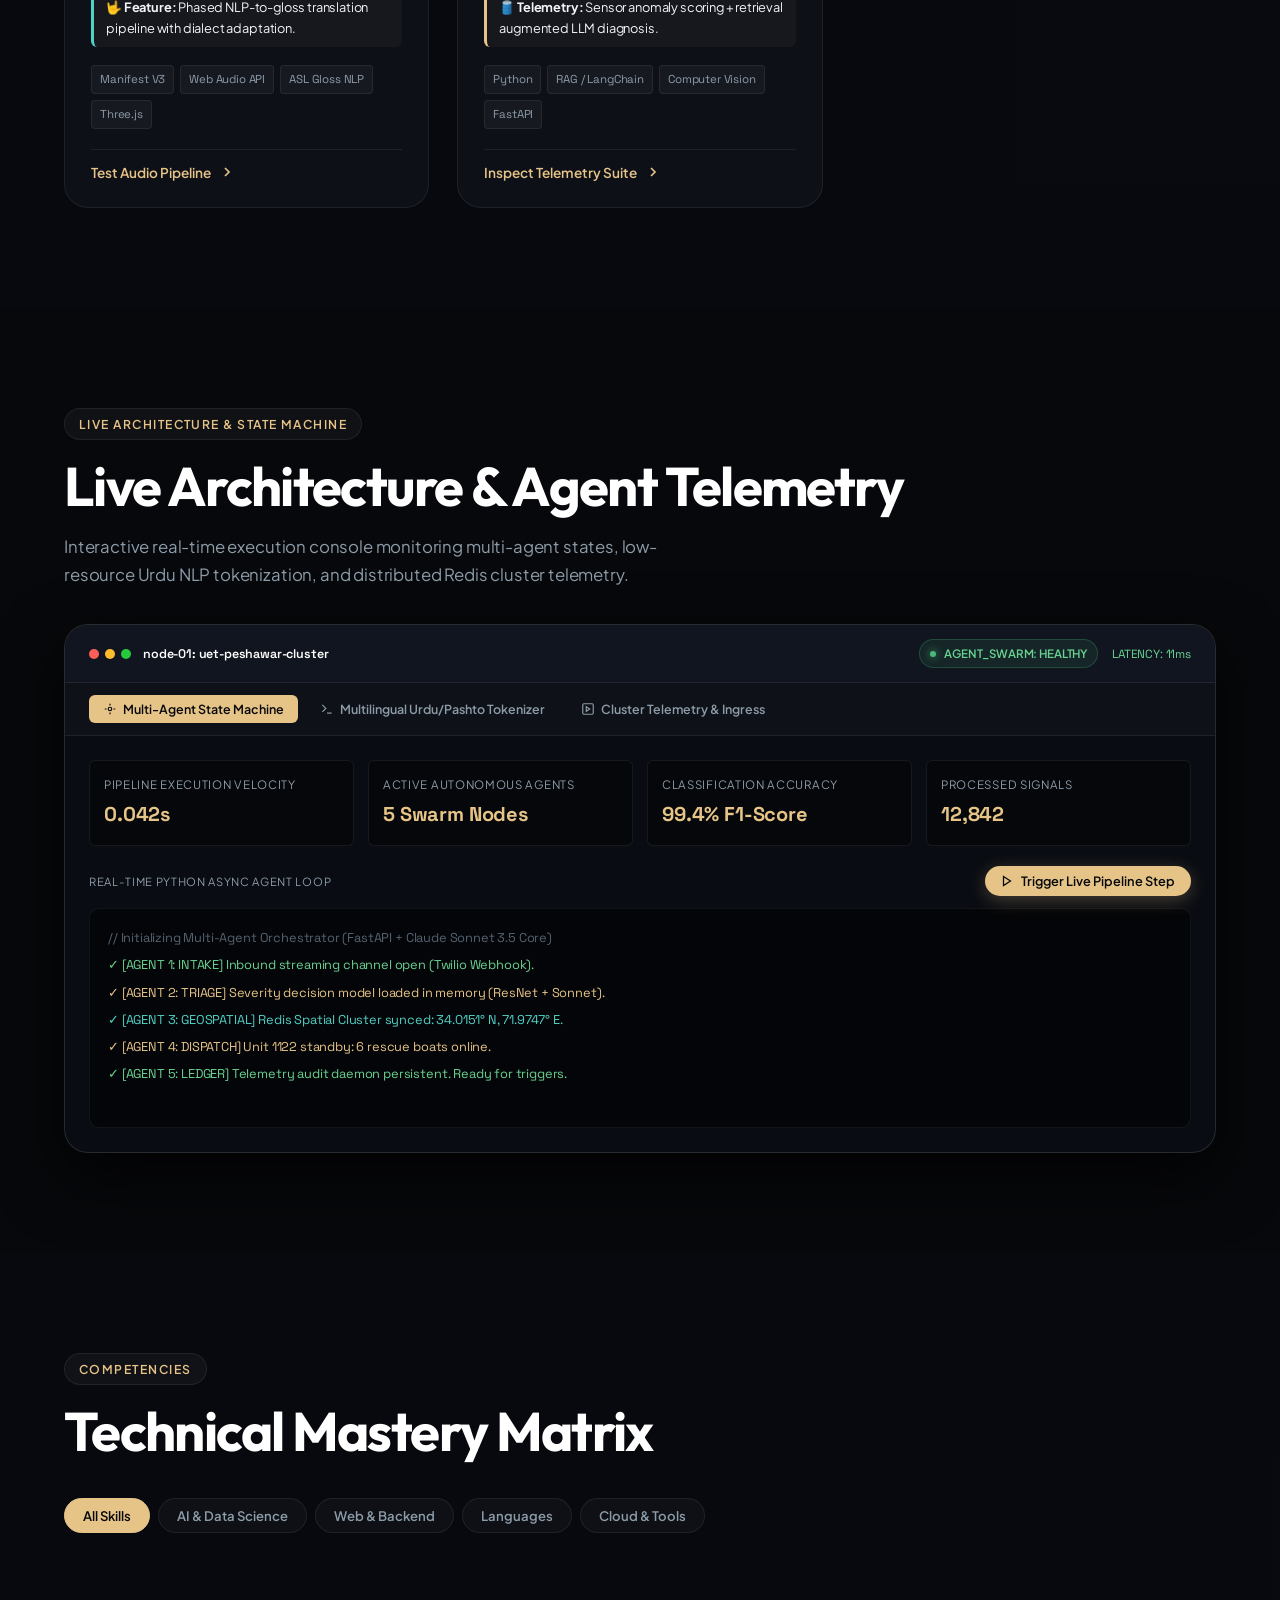
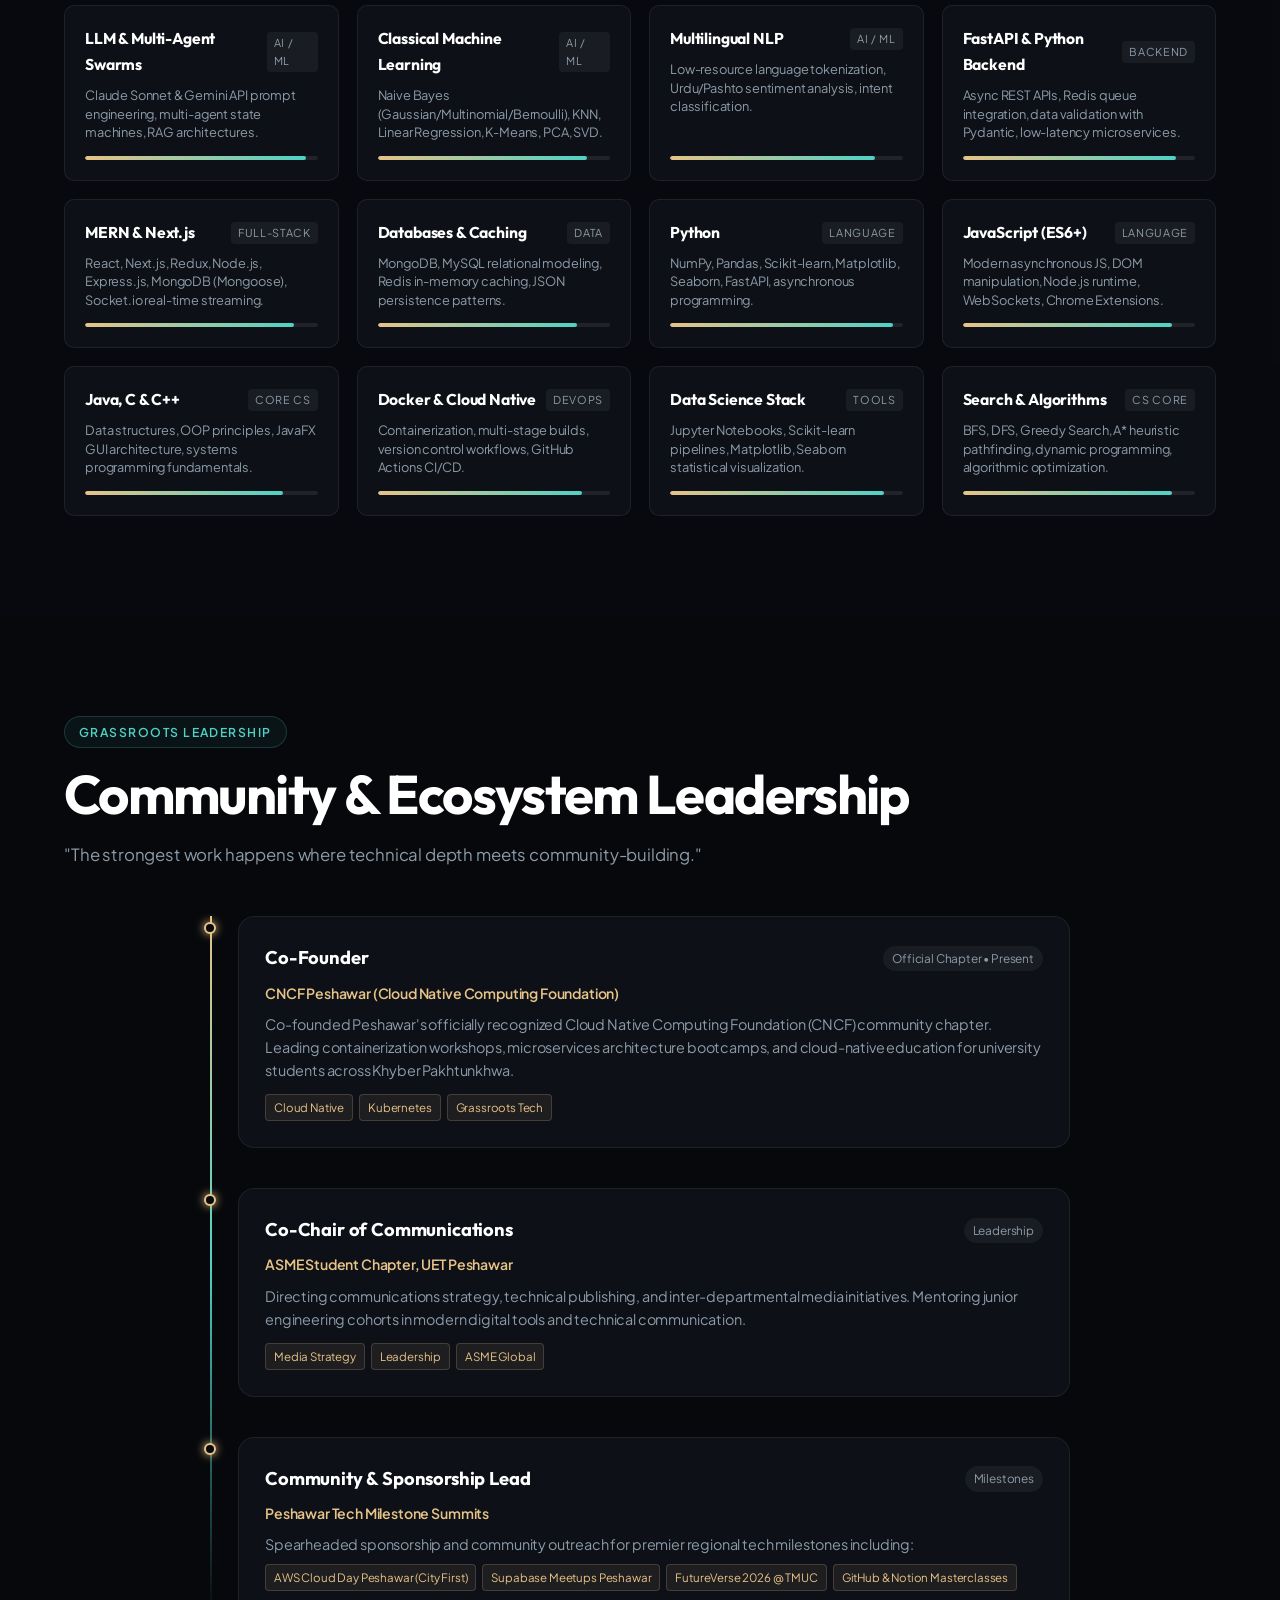
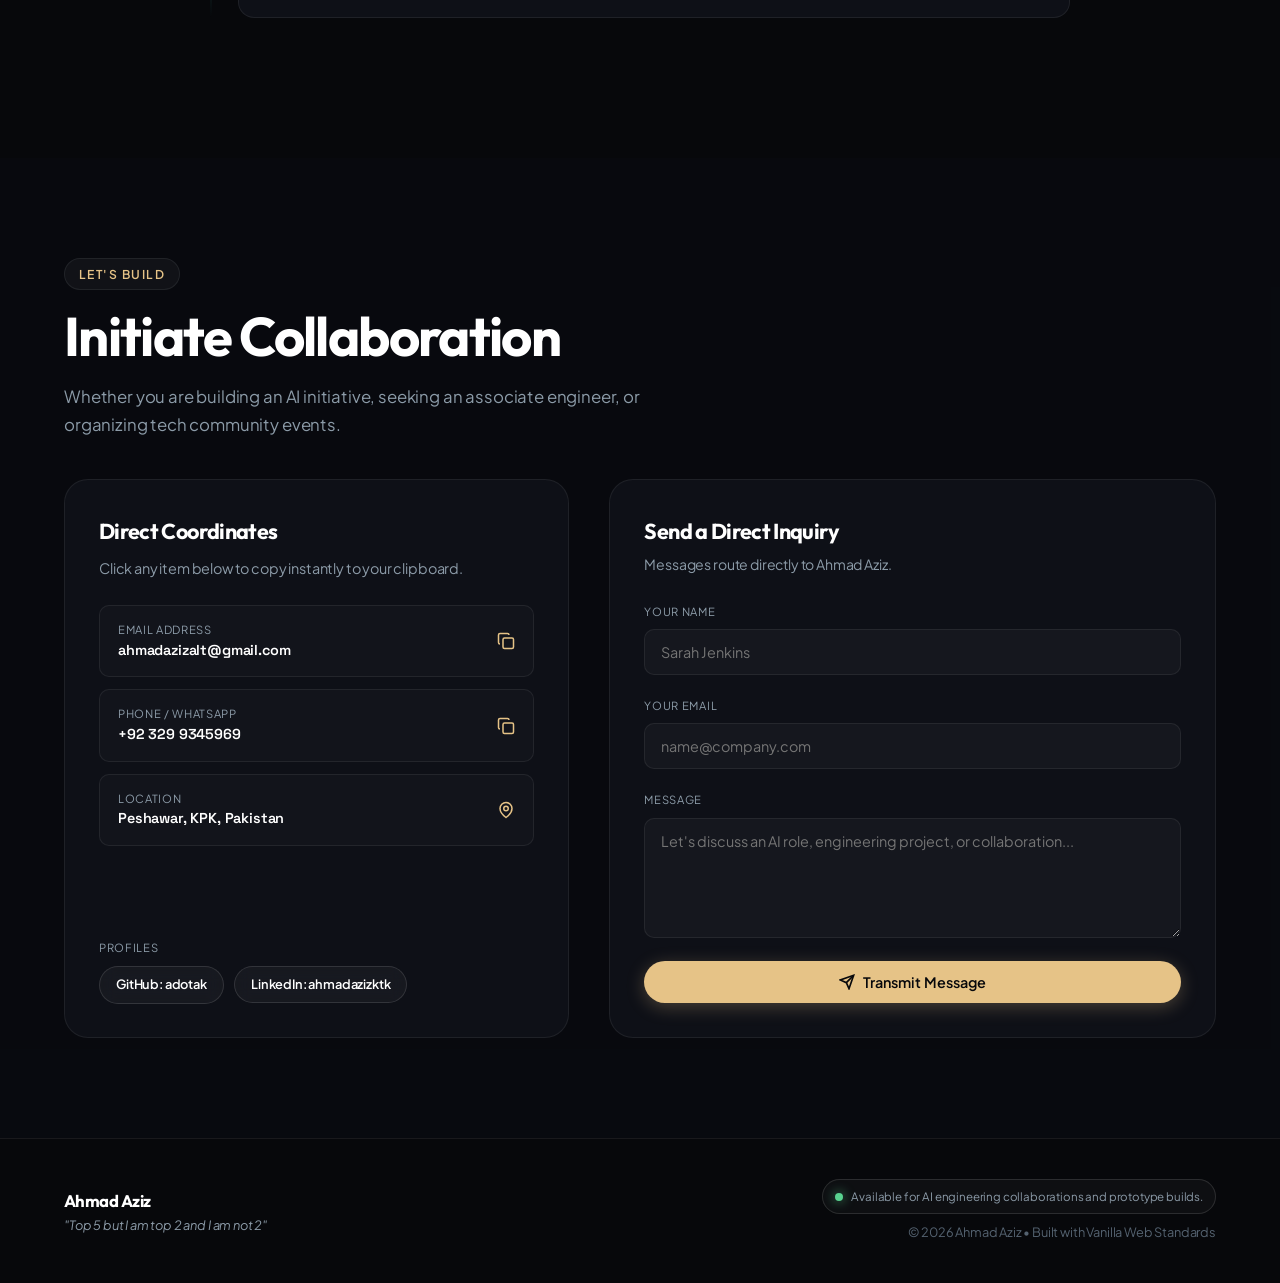
==== commit 8a5fa029: "Polish portfolio footer and status metadata" ====
--- a/index.html
+++ b/index.html
@@ -1,28 +1,35 @@
 <!DOCTYPE html>
 <html lang="en">
+
 <head>
   <meta charset="UTF-8" />
   <meta name="viewport" content="width=device-width, initial-scale=1.0" />
-  
+
   <title>Ahmad Aziz — Associate AI Engineer & Full-Stack Systems</title>
   <meta name="title" content="Ahmad Aziz — Associate AI Engineer & Full-Stack Systems" />
-  <meta name="description" content="Portfolio of Ahmad Aziz — Associate AI Engineer, Computer Science Junior at UET Peshawar, and Co-Founder of CNCF Peshawar. Building autonomous multi-agent pipelines, bilingual NLP, and distributed systems." />
-  <meta name="keywords" content="Ahmad Aziz, AI Engineer, Machine Learning, CNCF Peshawar, UET Peshawar, FloodCommand, Full Stack, Python, FastAPI, React, Node.js" />
+  <meta name="description"
+    content="Portfolio of Ahmad Aziz — Associate AI Engineer, Computer Science Junior at UET Peshawar, and Co-Founder of CNCF Peshawar. Building autonomous multi-agent pipelines, bilingual NLP, and distributed systems." />
+  <meta name="keywords"
+    content="Ahmad Aziz, AI Engineer, Machine Learning, CNCF Peshawar, UET Peshawar, FloodCommand, Full Stack, Python, FastAPI, React, Node.js" />
   <meta name="author" content="Ahmad Aziz" />
 
   <!-- Open Graph -->
   <meta property="og:type" content="website" />
   <meta property="og:title" content="Ahmad Aziz — Associate AI Engineer & Full-Stack Systems" />
-  <meta property="og:description" content="Portfolio of Ahmad Aziz — Associate AI Engineer, CS Junior at UET Peshawar, and CNCF Peshawar Co-Founder." />
+  <meta property="og:description"
+    content="Portfolio of Ahmad Aziz — Associate AI Engineer, CS Junior at UET Peshawar, and CNCF Peshawar Co-Founder." />
   <meta property="og:image" content="assets/images/ahmad_aziz.jpeg" />
 
   <!-- Google Fonts: Plus Jakarta Sans, Outfit, Instrument Serif, Space Grotesk -->
   <link rel="preconnect" href="https://fonts.googleapis.com">
   <link rel="preconnect" href="https://fonts.gstatic.com" crossorigin>
-  <link href="https://fonts.googleapis.com/css2?family=Instrument+Serif:ital@1&family=Outfit:wght@400;500;600;700;800&family=Plus+Jakarta+Sans:wght@300;400;500;600;700&family=Space+Grotesk:wght@400;500;600;700&display=swap" rel="stylesheet">
+  <link
+    href="https://fonts.googleapis.com/css2?family=Instrument+Serif:ital@1&family=Outfit:wght@400;500;600;700;800&family=Plus+Jakarta+Sans:wght@300;400;500;600;700&family=Space+Grotesk:wght@400;500;600;700&display=swap"
+    rel="stylesheet">
 
   <link rel="stylesheet" href="styles.css" />
 </head>
+
 <body>
 
   <!-- ==========================================================================
@@ -53,7 +60,11 @@
           <span>Open for AI Eng & Collabs</span>
         </div>
         <a href="assets/docs/Ahmad_Aziz_Resume.pdf" download class="btn-solid btn-sm" id="nav-resume-btn">
-          <svg width="14" height="14" viewBox="0 0 24 24" fill="none" stroke="currentColor" stroke-width="2.5"><path d="M21 15v4a2 2 0 0 1-2 2H5a2 2 0 0 1-2-2v-4"/><polyline points="7 10 12 15 17 10"/><line x1="12" y1="15" x2="12" y2="3"/></svg>
+          <svg width="14" height="14" viewBox="0 0 24 24" fill="none" stroke="currentColor" stroke-width="2.5">
+            <path d="M21 15v4a2 2 0 0 1-2 2H5a2 2 0 0 1-2-2v-4" />
+            <polyline points="7 10 12 15 17 10" />
+            <line x1="12" y1="15" x2="12" y2="3" />
+          </svg>
           Resume PDF
         </a>
       </div>
@@ -68,21 +79,32 @@
       <div class="hero-layout">
         <div>
           <div class="section-label">
-            <svg width="14" height="14" viewBox="0 0 24 24" fill="none" stroke="currentColor" stroke-width="2"><circle cx="12" cy="12" r="10"/><path d="m4.93 4.93 4.24 4.24"/><path d="m14.83 9.17 4.24-4.24"/><path d="m14.83 14.83 4.24 4.24"/><path d="m9.17 14.83-4.24 4.24"/></svg>
+            <svg width="14" height="14" viewBox="0 0 24 24" fill="none" stroke="currentColor" stroke-width="2">
+              <circle cx="12" cy="12" r="10" />
+              <path d="m4.93 4.93 4.24 4.24" />
+              <path d="m14.83 9.17 4.24-4.24" />
+              <path d="m14.83 14.83 4.24 4.24" />
+              <path d="m9.17 14.83-4.24 4.24" />
+            </svg>
             Autonomous AI & Distributed Systems
           </div>
 
           <h1 class="hero-main-title">
-            Engineering <span class="gold-accent">Applied AI</span> with <span class="serif-flair">rigor & social impact</span>.
+            Engineering <span class="gold-accent">Applied AI</span> with <span class="serif-flair">rigor & social
+              impact</span>.
           </h1>
 
           <p class="hero-lede">
-            Computer Science Junior at <strong>UET Peshawar</strong> and <strong>Co-Founder of CNCF Peshawar</strong>. Architecting autonomous multi-agent pipelines, multilingual low-resource NLP, and high-concurrency cloud backends designed for underserved communities.
+            Computer Science Junior at <strong>UET Peshawar</strong> and <strong>Co-Founder of CNCF Peshawar</strong>.
+            Architecting autonomous multi-agent pipelines, multilingual low-resource NLP, and high-concurrency cloud
+            backends designed for underserved communities.
           </p>
 
           <div class="hero-actions">
             <a href="#projects" class="btn-solid">
-              <svg width="16" height="16" viewBox="0 0 24 24" fill="none" stroke="currentColor" stroke-width="2.5"><polygon points="5 3 19 12 5 21 5 3"/></svg>
+              <svg width="16" height="16" viewBox="0 0 24 24" fill="none" stroke="currentColor" stroke-width="2.5">
+                <polygon points="5 3 19 12 5 21 5 3" />
+              </svg>
               Explore Engineered Systems
             </a>
             <a href="#telemetry" class="btn-ghost">
@@ -109,14 +131,19 @@
         <div>
           <div class="hero-visual-card">
             <div class="hero-profile-box">
-              <img src="assets/images/ahmad_aziz.jpeg" alt="Ahmad Aziz - Associate AI Engineer" class="hero-profile-img" />
+              <img src="assets/images/ahmad_aziz.jpeg" alt="Ahmad Aziz - Associate AI Engineer"
+                class="hero-profile-img" />
               <div class="hero-card-footer">
                 <div>
                   <h5>Ahmad Aziz</h5>
                   <p>AI Engineer & Community Lead</p>
                 </div>
-                <div style="display: flex; align-items: center; gap: 6px; font-size: 0.78rem; color: var(--text-muted);">
-                  <svg width="14" height="14" viewBox="0 0 24 24" fill="none" stroke="currentColor" stroke-width="2"><path d="M20 10c0 6-8 12-8 12s-8-6-8-12a8 8 0 0 1 16 0Z"/><circle cx="12" cy="10" r="3"/></svg>
+                <div
+                  style="display: flex; align-items: center; gap: 6px; font-size: 0.78rem; color: var(--text-muted);">
+                  <svg width="14" height="14" viewBox="0 0 24 24" fill="none" stroke="currentColor" stroke-width="2">
+                    <path d="M20 10c0 6-8 12-8 12s-8-6-8-12a8 8 0 0 1 16 0Z" />
+                    <circle cx="12" cy="10" r="3" />
+                  </svg>
                   <span>Peshawar, PK</span>
                 </div>
               </div>
@@ -134,7 +161,7 @@
     <div class="container">
       <div class="section-label">Background & Philosophy</div>
       <h2 class="section-title">Where Technical Depth Solves Real Problems</h2>
-      
+
       <div class="bento-grid" style="margin-top: 36px;">
         <!-- Bento Main Card -->
         <div class="bento-card">
@@ -142,20 +169,27 @@
             "Technology is not interesting in isolation. It is interesting when it solves a problem for real people."
           </div>
           <p class="bento-body-text">
-            I am a Computer Science junior at <strong>UET Peshawar</strong> on track toward a Master's degree in Artificial Intelligence. My passion lies in applying Data Science, Machine Learning, and Multi-Agent Orchestration to build resilient solutions for Pakistan's underserved populations.
+            I am a Computer Science junior at <strong>UET Peshawar</strong> on track toward a Master's degree in
+            Artificial Intelligence. My passion lies in applying Data Science, Machine Learning, and Multi-Agent
+            Orchestration to build resilient solutions for Pakistan's underserved populations.
           </p>
           <p class="bento-body-text">
-            Whether building multilingual AI pipelines for regional emergency rescue in Urdu/Pashto or engineering high-throughput WebSocket backends, I emphasize deep CS fundamentals: data structures, algorithmic complexity, and scalable infrastructure.
+            Whether building multilingual AI pipelines for regional emergency rescue in Urdu/Pashto or engineering
+            high-throughput WebSocket backends, I emphasize deep CS fundamentals: data structures, algorithmic
+            complexity, and scalable infrastructure.
           </p>
 
           <div class="sub-bento-grid">
             <div class="sub-bento-item">
-              <div style="color: var(--gold-primary); font-size: 0.8rem; font-weight: 700; margin-bottom: 4px;">01 / APPLIED AI</div>
+              <div style="color: var(--gold-primary); font-size: 0.8rem; font-weight: 700; margin-bottom: 4px;">01 /
+                APPLIED AI</div>
               <h5>Multi-Agent & Multilingual NLP</h5>
-              <p>Claude Sonnet & Gemini API prompt engineering, RAG pipelines, Urdu/Pashto low-resource tokenization.</p>
+              <p>Claude Sonnet & Gemini API prompt engineering, RAG pipelines, Urdu/Pashto low-resource tokenization.
+              </p>
             </div>
             <div class="sub-bento-item">
-              <div style="color: var(--cyan-primary); font-size: 0.8rem; font-weight: 700; margin-bottom: 4px;">02 / FULL STACK</div>
+              <div style="color: var(--cyan-primary); font-size: 0.8rem; font-weight: 700; margin-bottom: 4px;">02 /
+                FULL STACK</div>
               <h5>FastAPI, MERN & Cloud</h5>
               <p>Asynchronous microservices, Redis caching, MongoDB/MySQL schemas, and containerization.</p>
             </div>
@@ -166,16 +200,21 @@
         <div class="bento-card" style="display: flex; flex-direction: column; justify-content: space-between;">
           <div>
             <div class="section-label cyan" style="margin-bottom: 12px;">Core Ethos</div>
-            <h3 class="font-display" style="font-size: 1.45rem; color: var(--text-pure); margin-bottom: 12px;">"Top 5 but I am top 2 and I am not 2"</h3>
+            <h3 class="font-display" style="font-size: 1.45rem; color: var(--text-pure); margin-bottom: 12px;">"Top 5
+              but I am top 2 and I am not 2"</h3>
             <p class="bento-body-text">
-              Committed to extreme execution, relentless curiosity, and engineering excellence across every layer of the system architecture.
+              Committed to extreme execution, relentless curiosity, and engineering excellence across every layer of the
+              system architecture.
             </p>
           </div>
 
-          <div style="padding: 16px; border-radius: var(--radius-sm); background: rgba(255, 255, 255, 0.03); border: 1px solid var(--border-hairline);">
-            <div style="font-size: 0.82rem; font-weight: 700; color: var(--gold-primary); margin-bottom: 6px;">COMMUNITY FIRST</div>
+          <div
+            style="padding: 16px; border-radius: var(--radius-sm); background: rgba(255, 255, 255, 0.03); border: 1px solid var(--border-hairline);">
+            <div style="font-size: 0.82rem; font-weight: 700; color: var(--gold-primary); margin-bottom: 6px;">COMMUNITY
+              FIRST</div>
             <p style="font-size: 0.82rem; color: var(--text-muted);">
-              Co-Founder of CNCF Peshawar, Co-Chair of Communications at ASME UET, and lead organizer for Peshawar's AWS Cloud Day and Supabase meetups.
+              Co-Founder of CNCF Peshawar, Co-Chair of Communications at ASME UET, and lead organizer for Peshawar's AWS
+              Cloud Day and Supabase meetups.
             </p>
           </div>
         </div>
@@ -188,12 +227,13 @@
        ========================================================================== -->
   <section class="section" id="projects" style="background: rgba(12, 14, 21, 0.4);">
     <div class="container">
-      <div style="display: flex; justify-content: space-between; align-items: flex-end; flex-wrap: wrap; gap: 20px; margin-bottom: 36px;">
+      <div
+        style="display: flex; justify-content: space-between; align-items: flex-end; flex-wrap: wrap; gap: 20px; margin-bottom: 36px;">
         <div>
           <div class="section-label cyan">Production Systems</div>
           <h2 class="section-title">Engineered Projects & Live Demos</h2>
         </div>
-        
+
         <!-- Category Filter -->
         <div class="project-filters-bar">
           <button class="filter-chip active" data-filter="all">All Systems</button>
@@ -205,7 +245,7 @@
 
       <!-- Projects Showcase Grid -->
       <div class="projects-showcase-grid">
-        
+
         <!-- Project 1: FloodCommand -->
         <div class="studio-project-card" data-category="ai">
           <div class="project-visual-header">
@@ -215,7 +255,9 @@
           <div class="project-card-content">
             <h3 class="project-headline">FloodCommand</h3>
             <p class="project-desc-text">
-              Autonomous Disaster Response System. Features a 5-agent AI pipeline (Claude Sonnet) that parses inbound Urdu/Pashto WhatsApp SOS messages, clusters geo-coordinates with Redis, and dispatches NGO rescue teams in under 90 seconds.
+              Autonomous Disaster Response System. Features a 5-agent AI pipeline (Claude Sonnet) that parses inbound
+              Urdu/Pashto WhatsApp SOS messages, clusters geo-coordinates with Redis, and dispatches NGO rescue teams in
+              under 90 seconds.
             </p>
             <div class="project-meta-chip">
               ⚡ <strong>Benchmark:</strong> Multilingual WhatsApp SOS parsed to Leaflet rescue dispatch in &lt;90s.
@@ -231,7 +273,9 @@
             <div class="project-card-action">
               <button class="interactive-demo-btn" onclick="openDemoModal('floodcommand')">
                 <span>Launch Agent Simulator</span>
-                <svg width="16" height="16" viewBox="0 0 24 24" fill="none" stroke="currentColor" stroke-width="2.5"><polyline points="9 18 15 12 9 6"/></svg>
+                <svg width="16" height="16" viewBox="0 0 24 24" fill="none" stroke="currentColor" stroke-width="2.5">
+                  <polyline points="9 18 15 12 9 6" />
+                </svg>
               </button>
             </div>
           </div>
@@ -246,7 +290,8 @@
           <div class="project-card-content">
             <h3 class="project-headline">MediGuide</h3>
             <p class="project-desc-text">
-              Bilingual (English & Urdu) AI symptom-triage chatbot engineered with Python and the Gemini API. Provides instant initial clinical triage and red-flag emergency detection for communities across Pakistan.
+              Bilingual (English & Urdu) AI symptom-triage chatbot engineered with Python and the Gemini API. Provides
+              instant initial clinical triage and red-flag emergency detection for communities across Pakistan.
             </p>
             <div class="project-meta-chip cyan">
               🏥 <strong>Impact:</strong> Native Urdu medical tokenization & instant clinical escalation warnings.
@@ -261,7 +306,9 @@
             <div class="project-card-action">
               <button class="interactive-demo-btn" onclick="openDemoModal('mediguide')">
                 <span>Launch Triage Chatbot</span>
-                <svg width="16" height="16" viewBox="0 0 24 24" fill="none" stroke="currentColor" stroke-width="2.5"><polyline points="9 18 15 12 9 6"/></svg>
+                <svg width="16" height="16" viewBox="0 0 24 24" fill="none" stroke="currentColor" stroke-width="2.5">
+                  <polyline points="9 18 15 12 9 6" />
+                </svg>
               </button>
             </div>
           </div>
@@ -276,7 +323,8 @@
           <div class="project-card-content">
             <h3 class="project-headline">CNCF Cloud Ecosystem</h3>
             <p class="project-desc-text">
-              Cloud-native microservices architecture experiments and community learning topology designed for CNCF Peshawar. Implements container orchestration, service meshes, and GitOps CI/CD delivery pipelines.
+              Cloud-native microservices architecture experiments and community learning topology designed for CNCF
+              Peshawar. Implements container orchestration, service meshes, and GitOps CI/CD delivery pipelines.
             </p>
             <div class="project-meta-chip">
               ☁️ <strong>Ecosystem:</strong> Kubernetes clusters, Docker multi-stage builds, and Prometheus telemetry.
@@ -291,7 +339,9 @@
             <div class="project-card-action">
               <button class="interactive-demo-btn" onclick="openDemoModal('synapse')">
                 <span>View Architecture Specs</span>
-                <svg width="16" height="16" viewBox="0 0 24 24" fill="none" stroke="currentColor" stroke-width="2.5"><polyline points="9 18 15 12 9 6"/></svg>
+                <svg width="16" height="16" viewBox="0 0 24 24" fill="none" stroke="currentColor" stroke-width="2.5">
+                  <polyline points="9 18 15 12 9 6" />
+                </svg>
               </button>
             </div>
           </div>
@@ -300,13 +350,15 @@
         <!-- Project 4: AudiWave -->
         <div class="studio-project-card" data-category="ai health">
           <div class="project-visual-header">
-            <img src="assets/images/audiwave_preview.png" alt="AudiWave ASL Chrome Extension" class="project-cover-img" />
+            <img src="assets/images/audiwave_preview.png" alt="AudiWave ASL Chrome Extension"
+              class="project-cover-img" />
             <div class="project-badge-overlay cyan">Chrome Extension</div>
           </div>
           <div class="project-card-content">
             <h3 class="project-headline">AudiWave</h3>
             <p class="project-desc-text">
-              Real-time Manifest V3 Chrome Extension translating browser audio into American Sign Language (ASL) through a speech-to-NLP-to-gloss pipeline with a 3D avatar supporting sentiment-driven facial expressions.
+              Real-time Manifest V3 Chrome Extension translating browser audio into American Sign Language (ASL) through
+              a speech-to-NLP-to-gloss pipeline with a 3D avatar supporting sentiment-driven facial expressions.
             </p>
             <div class="project-meta-chip cyan">
               🤟 <strong>Feature:</strong> Phased NLP-to-gloss translation pipeline with dialect adaptation.
@@ -320,7 +372,9 @@
             <div class="project-card-action">
               <button class="interactive-demo-btn" onclick="openDemoModal('audiwave')">
                 <span>Test Audio Pipeline</span>
-                <svg width="16" height="16" viewBox="0 0 24 24" fill="none" stroke="currentColor" stroke-width="2.5"><polyline points="9 18 15 12 9 6"/></svg>
+                <svg width="16" height="16" viewBox="0 0 24 24" fill="none" stroke="currentColor" stroke-width="2.5">
+                  <polyline points="9 18 15 12 9 6" />
+                </svg>
               </button>
             </div>
           </div>
@@ -335,7 +389,8 @@
           <div class="project-card-content">
             <h3 class="project-headline">OilRigX (ORION)</h3>
             <p class="project-desc-text">
-              Full-stack industrial AI system combining sensor telemetry anomaly detection, computer vision inspection, and a RAG-based LLM decision-support assistant for offshore rig monitoring.
+              Full-stack industrial AI system combining sensor telemetry anomaly detection, computer vision inspection,
+              and a RAG-based LLM decision-support assistant for offshore rig monitoring.
             </p>
             <div class="project-meta-chip">
               🛢️ <strong>Telemetry:</strong> Sensor anomaly scoring + retrieval augmented LLM diagnosis.
@@ -349,7 +404,9 @@
             <div class="project-card-action">
               <button class="interactive-demo-btn" onclick="openDemoModal('orion')">
                 <span>Inspect Telemetry Suite</span>
-                <svg width="16" height="16" viewBox="0 0 24 24" fill="none" stroke="currentColor" stroke-width="2.5"><polyline points="9 18 15 12 9 6"/></svg>
+                <svg width="16" height="16" viewBox="0 0 24 24" fill="none" stroke="currentColor" stroke-width="2.5">
+                  <polyline points="9 18 15 12 9 6" />
+                </svg>
               </button>
             </div>
           </div>
@@ -367,7 +424,8 @@
       <div class="section-label">Live Architecture & State Machine</div>
       <h2 class="section-title">Live Architecture & Agent Telemetry</h2>
       <p class="section-subtitle">
-        Interactive real-time execution console monitoring multi-agent states, low-resource Urdu NLP tokenization, and distributed Redis cluster telemetry.
+        Interactive real-time execution console monitoring multi-agent states, low-resource Urdu NLP tokenization, and
+        distributed Redis cluster telemetry.
       </p>
 
       <div class="telemetry-console-wrapper">
@@ -379,7 +437,8 @@
               <div class="win-dot yellow"></div>
               <div class="win-dot green"></div>
             </div>
-            <span class="font-mono" style="font-size: 0.78rem; color: var(--text-pure); font-weight: 600;">node-01: uet-peshawar-cluster</span>
+            <span class="font-mono" style="font-size: 0.78rem; color: var(--text-pure); font-weight: 600;">node-01:
+              uet-peshawar-cluster</span>
           </div>
 
           <div style="display: flex; align-items: center; gap: 14px;">
@@ -387,22 +446,32 @@
               <span class="pulse-node"></span>
               <span id="telem-status-pill">AGENT_SWARM: HEALTHY</span>
             </div>
-            <span class="font-mono" style="color: #68d391; font-size: 0.74rem;">LATENCY: <span id="telem-latency-val">12ms</span></span>
+            <span class="font-mono" style="color: #68d391; font-size: 0.74rem;">LATENCY: <span
+                id="telem-latency-val">12ms</span></span>
           </div>
         </div>
 
         <!-- Console Tab Selector -->
         <div class="telemetry-tab-nav">
           <button class="telem-tab-btn active" onclick="switchTelemetryTab('multiagent', this)">
-            <svg width="14" height="14" viewBox="0 0 24 24" fill="none" stroke="currentColor" stroke-width="2"><circle cx="12" cy="12" r="3"/><path d="M3 12h3m12 0h3M12 3v3m0 12v3"/></svg>
+            <svg width="14" height="14" viewBox="0 0 24 24" fill="none" stroke="currentColor" stroke-width="2">
+              <circle cx="12" cy="12" r="3" />
+              <path d="M3 12h3m12 0h3M12 3v3m0 12v3" />
+            </svg>
             Multi-Agent State Machine
           </button>
           <button class="telem-tab-btn" onclick="switchTelemetryTab('nlp', this)">
-            <svg width="14" height="14" viewBox="0 0 24 24" fill="none" stroke="currentColor" stroke-width="2"><polyline points="4 17 10 11 4 5"/><line x1="12" y1="19" x2="20" y2="19"/></svg>
+            <svg width="14" height="14" viewBox="0 0 24 24" fill="none" stroke="currentColor" stroke-width="2">
+              <polyline points="4 17 10 11 4 5" />
+              <line x1="12" y1="19" x2="20" y2="19" />
+            </svg>
             Multilingual Urdu/Pashto Tokenizer
           </button>
           <button class="telem-tab-btn" onclick="switchTelemetryTab('cluster', this)">
-            <svg width="14" height="14" viewBox="0 0 24 24" fill="none" stroke="currentColor" stroke-width="2"><rect width="18" height="18" x="3" y="3" rx="2"/><path d="m9 8 6 4-6 4Z"/></svg>
+            <svg width="14" height="14" viewBox="0 0 24 24" fill="none" stroke="currentColor" stroke-width="2">
+              <rect width="18" height="18" x="3" y="3" rx="2" />
+              <path d="m9 8 6 4-6 4Z" />
+            </svg>
             Cluster Telemetry & Ingress
           </button>
         </div>
@@ -431,29 +500,38 @@
           <div style="display: flex; justify-content: space-between; align-items: center; margin-bottom: 12px;">
             <span class="copy-mini-label">Real-Time Python Async Agent Loop</span>
             <button class="btn-solid btn-sm" onclick="runLiveAgentPipeline()">
-              <svg width="12" height="12" viewBox="0 0 24 24" fill="none" stroke="currentColor" stroke-width="2.5"><polygon points="5 3 19 12 5 21 5 3"/></svg>
+              <svg width="12" height="12" viewBox="0 0 24 24" fill="none" stroke="currentColor" stroke-width="2.5">
+                <polygon points="5 3 19 12 5 21 5 3" />
+              </svg>
               Trigger Live Pipeline Step
             </button>
           </div>
 
           <div class="telem-terminal-screen" id="telem-terminal-output">
-            <div class="telem-log-line dim">// Initializing Multi-Agent Orchestrator (FastAPI + Claude Sonnet 3.5 Core)</div>
+            <div class="telem-log-line dim">// Initializing Multi-Agent Orchestrator (FastAPI + Claude Sonnet 3.5 Core)
+            </div>
             <div class="telem-log-line green">✓ [AGENT 1: INTAKE] Inbound streaming channel open (Twilio Webhook).</div>
-            <div class="telem-log-line gold">✓ [AGENT 2: TRIAGE] Severity decision model loaded in memory (ResNet + Sonnet).</div>
-            <div class="telem-log-line cyan">✓ [AGENT 3: GEOSPATIAL] Redis Spatial Cluster synced: 34.0151° N, 71.9747° E.</div>
+            <div class="telem-log-line gold">✓ [AGENT 2: TRIAGE] Severity decision model loaded in memory (ResNet +
+              Sonnet).</div>
+            <div class="telem-log-line cyan">✓ [AGENT 3: GEOSPATIAL] Redis Spatial Cluster synced: 34.0151° N, 71.9747°
+              E.</div>
             <div class="telem-log-line gold">✓ [AGENT 4: DISPATCH] Unit 1122 standby: 6 rescue boats online.</div>
-            <div class="telem-log-line green">✓ [AGENT 5: LEDGER] Telemetry audit daemon persistent. Ready for triggers.</div>
+            <div class="telem-log-line green">✓ [AGENT 5: LEDGER] Telemetry audit daemon persistent. Ready for triggers.
+            </div>
           </div>
         </div>
 
         <!-- Pane 2: Multilingual Urdu/Pashto Tokenizer -->
         <div class="telemetry-view-pane" id="pane-nlp">
           <p style="color: var(--text-muted); font-size: 0.88rem; margin-bottom: 14px;">
-            Test the live multilingual NLP tokenizer and intent extraction model. Type in Urdu, Pashto, or English to inspect low-resource linguistic features:
+            Test the live multilingual NLP tokenizer and intent extraction model. Type in Urdu, Pashto, or English to
+            inspect low-resource linguistic features:
           </p>
 
           <div class="nlp-interactive-bar">
-            <input type="text" class="nlp-input-field" id="nlp-test-input" value="سیلاب کا پانی گھر میں داخل ہو گیا ہے، فوری مدد چاہیے" placeholder="Type Urdu, Pashto or English..." />
+            <input type="text" class="nlp-input-field" id="nlp-test-input"
+              value="سیلاب کا پانی گھر میں داخل ہو گیا ہے، فوری مدد چاہیے"
+              placeholder="Type Urdu, Pashto or English..." />
             <button class="btn-cyan-solid" onclick="tokenizeLiveInput()">
               ⚡ Tokenize NLP
             </button>
@@ -461,9 +539,13 @@
 
           <div style="display: flex; gap: 8px; flex-wrap: wrap; margin-bottom: 16px;">
             <span style="font-size: 0.75rem; color: var(--text-muted);">Quick test phrases:</span>
-            <button class="btn-ghost btn-sm" onclick="setNlpExample('سیلاب کا پانی گھر میں داخل ہو گیا ہے، فوری مدد چاہیے')">Urdu Flood SOS</button>
-            <button class="btn-ghost btn-sm" onclick="setNlpExample('د باران اوبه کور ته راغلې، ماشومان ګیر پاتې دي')">Pashto Distress</button>
-            <button class="btn-ghost btn-sm" onclick="setNlpExample('Severe flash flood washed out river bridge, medical unit required')">English Emergency</button>
+            <button class="btn-ghost btn-sm"
+              onclick="setNlpExample('سیلاب کا پانی گھر میں داخل ہو گیا ہے، فوری مدد چاہیے')">Urdu Flood SOS</button>
+            <button class="btn-ghost btn-sm"
+              onclick="setNlpExample('د باران اوبه کور ته راغلې، ماشومان ګیر پاتې دي')">Pashto Distress</button>
+            <button class="btn-ghost btn-sm"
+              onclick="setNlpExample('Severe flash flood washed out river bridge, medical unit required')">English
+              Emergency</button>
           </div>
 
           <div class="telem-terminal-screen" id="nlp-terminal-output">
@@ -471,7 +553,8 @@
             <div class="telem-log-line cyan">• Detected Script: Urdu (Perso-Arabic) | Confidence: 99.8%</div>
             <div class="telem-log-line green">• Extracted Tokens: ['سیلاب', 'پانی', 'گھر', 'داخل', 'مدد']</div>
             <div class="telem-log-line gold">• Intent Classification: EMERGENCY_CRITICAL_RESCUE (Score: 0.994)</div>
-            <div class="telem-log-line green">• Named Entities: { HAZARD: 'FlashFlood', LOCATION: 'Nowshera District', SEVERITY: 'CRITICAL' }</div>
+            <div class="telem-log-line green">• Named Entities: { HAZARD: 'FlashFlood', LOCATION: 'Nowshera District',
+              SEVERITY: 'CRITICAL' }</div>
             <div class="telem-log-line dim">• Latency: 16.2ms via optimized FastText + Transformer Head.</div>
           </div>
         </div>
@@ -505,9 +588,12 @@
           </div>
 
           <div class="telem-terminal-screen" id="cluster-terminal-output">
-            <div class="telem-log-line cyan">[CLUSTER]: Node 'k8s-master-uet-01' healthy. Ingress controller active.</div>
-            <div class="telem-log-line green">[METRICS]: Average response time 11.8ms | Zero packet loss over 100k requests.</div>
-            <div class="telem-log-line dim">[AUTOSCALER]: HPA target 60% CPU — Current status within optimal operating bounds.</div>
+            <div class="telem-log-line cyan">[CLUSTER]: Node 'k8s-master-uet-01' healthy. Ingress controller active.
+            </div>
+            <div class="telem-log-line green">[METRICS]: Average response time 11.8ms | Zero packet loss over 100k
+              requests.</div>
+            <div class="telem-log-line dim">[AUTOSCALER]: HPA target 60% CPU — Current status within optimal operating
+              bounds.</div>
           </div>
         </div>
 
@@ -520,7 +606,8 @@
        ========================================================================== -->
   <section class="section" id="skills" style="background: rgba(12, 14, 21, 0.4);">
     <div class="container">
-      <div style="display: flex; justify-content: space-between; align-items: flex-end; flex-wrap: wrap; gap: 20px; margin-bottom: 36px;">
+      <div
+        style="display: flex; justify-content: space-between; align-items: flex-end; flex-wrap: wrap; gap: 20px; margin-bottom: 36px;">
         <div>
           <div class="section-label">Competencies</div>
           <h2 class="section-title">Technical Mastery Matrix</h2>
@@ -537,14 +624,17 @@
 
       <!-- Skills Grid -->
       <div class="skills-studio-grid" id="skills-grid-container">
-        
+
         <div class="studio-skill-card" data-cat="ai">
           <div class="skill-card-head">
             <span class="skill-title-name">LLM & Multi-Agent Swarms</span>
             <span class="skill-pill-tag">AI / ML</span>
           </div>
-          <p class="skill-explanation">Claude Sonnet & Gemini API prompt engineering, multi-agent state machines, RAG architectures.</p>
-          <div class="skill-progress-line"><div class="skill-fill-line" style="width: 95%;"></div></div>
+          <p class="skill-explanation">Claude Sonnet & Gemini API prompt engineering, multi-agent state machines, RAG
+            architectures.</p>
+          <div class="skill-progress-line">
+            <div class="skill-fill-line" style="width: 95%;"></div>
+          </div>
         </div>
 
         <div class="studio-skill-card" data-cat="ai">
@@ -552,8 +642,11 @@
             <span class="skill-title-name">Classical Machine Learning</span>
             <span class="skill-pill-tag">AI / ML</span>
           </div>
-          <p class="skill-explanation">Naive Bayes (Gaussian/Multinomial/Bernoulli), KNN, Linear Regression, K-Means, PCA, SVD.</p>
-          <div class="skill-progress-line"><div class="skill-fill-line" style="width: 90%;"></div></div>
+          <p class="skill-explanation">Naive Bayes (Gaussian/Multinomial/Bernoulli), KNN, Linear Regression, K-Means,
+            PCA, SVD.</p>
+          <div class="skill-progress-line">
+            <div class="skill-fill-line" style="width: 90%;"></div>
+          </div>
         </div>
 
         <div class="studio-skill-card" data-cat="ai">
@@ -561,8 +654,11 @@
             <span class="skill-title-name">Multilingual NLP</span>
             <span class="skill-pill-tag">AI / ML</span>
           </div>
-          <p class="skill-explanation">Low-resource language tokenization, Urdu/Pashto sentiment analysis, intent classification.</p>
-          <div class="skill-progress-line"><div class="skill-fill-line" style="width: 88%;"></div></div>
+          <p class="skill-explanation">Low-resource language tokenization, Urdu/Pashto sentiment analysis, intent
+            classification.</p>
+          <div class="skill-progress-line">
+            <div class="skill-fill-line" style="width: 88%;"></div>
+          </div>
         </div>
 
         <div class="studio-skill-card" data-cat="web">
@@ -570,8 +666,11 @@
             <span class="skill-title-name">FastAPI & Python Backend</span>
             <span class="skill-pill-tag">Backend</span>
           </div>
-          <p class="skill-explanation">Async REST APIs, Redis queue integration, data validation with Pydantic, low-latency microservices.</p>
-          <div class="skill-progress-line"><div class="skill-fill-line" style="width: 92%;"></div></div>
+          <p class="skill-explanation">Async REST APIs, Redis queue integration, data validation with Pydantic,
+            low-latency microservices.</p>
+          <div class="skill-progress-line">
+            <div class="skill-fill-line" style="width: 92%;"></div>
+          </div>
         </div>
 
         <div class="studio-skill-card" data-cat="web">
@@ -579,8 +678,11 @@
             <span class="skill-title-name">MERN & Next.js</span>
             <span class="skill-pill-tag">Full-Stack</span>
           </div>
-          <p class="skill-explanation">React, Next.js, Redux, Node.js, Express.js, MongoDB (Mongoose), Socket.io real-time streaming.</p>
-          <div class="skill-progress-line"><div class="skill-fill-line" style="width: 90%;"></div></div>
+          <p class="skill-explanation">React, Next.js, Redux, Node.js, Express.js, MongoDB (Mongoose), Socket.io
+            real-time streaming.</p>
+          <div class="skill-progress-line">
+            <div class="skill-fill-line" style="width: 90%;"></div>
+          </div>
         </div>
 
         <div class="studio-skill-card" data-cat="web">
@@ -588,8 +690,11 @@
             <span class="skill-title-name">Databases & Caching</span>
             <span class="skill-pill-tag">Data</span>
           </div>
-          <p class="skill-explanation">MongoDB, MySQL relational modeling, Redis in-memory caching, JSON persistence patterns.</p>
-          <div class="skill-progress-line"><div class="skill-fill-line" style="width: 86%;"></div></div>
+          <p class="skill-explanation">MongoDB, MySQL relational modeling, Redis in-memory caching, JSON persistence
+            patterns.</p>
+          <div class="skill-progress-line">
+            <div class="skill-fill-line" style="width: 86%;"></div>
+          </div>
         </div>
 
         <div class="studio-skill-card" data-cat="languages">
@@ -597,8 +702,11 @@
             <span class="skill-title-name">Python</span>
             <span class="skill-pill-tag">Language</span>
           </div>
-          <p class="skill-explanation">NumPy, Pandas, Scikit-learn, Matplotlib, Seaborn, FastAPI, asynchronous programming.</p>
-          <div class="skill-progress-line"><div class="skill-fill-line" style="width: 96%;"></div></div>
+          <p class="skill-explanation">NumPy, Pandas, Scikit-learn, Matplotlib, Seaborn, FastAPI, asynchronous
+            programming.</p>
+          <div class="skill-progress-line">
+            <div class="skill-fill-line" style="width: 96%;"></div>
+          </div>
         </div>
 
         <div class="studio-skill-card" data-cat="languages">
@@ -606,8 +714,11 @@
             <span class="skill-title-name">JavaScript (ES6+)</span>
             <span class="skill-pill-tag">Language</span>
           </div>
-          <p class="skill-explanation">Modern asynchronous JS, DOM manipulation, Node.js runtime, WebSockets, Chrome Extensions.</p>
-          <div class="skill-progress-line"><div class="skill-fill-line" style="width: 90%;"></div></div>
+          <p class="skill-explanation">Modern asynchronous JS, DOM manipulation, Node.js runtime, WebSockets, Chrome
+            Extensions.</p>
+          <div class="skill-progress-line">
+            <div class="skill-fill-line" style="width: 90%;"></div>
+          </div>
         </div>
 
         <div class="studio-skill-card" data-cat="languages">
@@ -615,8 +726,11 @@
             <span class="skill-title-name">Java, C & C++</span>
             <span class="skill-pill-tag">Core CS</span>
           </div>
-          <p class="skill-explanation">Data structures, OOP principles, JavaFX GUI architecture, systems programming fundamentals.</p>
-          <div class="skill-progress-line"><div class="skill-fill-line" style="width: 85%;"></div></div>
+          <p class="skill-explanation">Data structures, OOP principles, JavaFX GUI architecture, systems programming
+            fundamentals.</p>
+          <div class="skill-progress-line">
+            <div class="skill-fill-line" style="width: 85%;"></div>
+          </div>
         </div>
 
         <div class="studio-skill-card" data-cat="tools">
@@ -624,8 +738,11 @@
             <span class="skill-title-name">Docker & Cloud Native</span>
             <span class="skill-pill-tag">DevOps</span>
           </div>
-          <p class="skill-explanation">Containerization, multi-stage builds, version control workflows, GitHub Actions CI/CD.</p>
-          <div class="skill-progress-line"><div class="skill-fill-line" style="width: 88%;"></div></div>
+          <p class="skill-explanation">Containerization, multi-stage builds, version control workflows, GitHub Actions
+            CI/CD.</p>
+          <div class="skill-progress-line">
+            <div class="skill-fill-line" style="width: 88%;"></div>
+          </div>
         </div>
 
         <div class="studio-skill-card" data-cat="tools">
@@ -633,8 +750,11 @@
             <span class="skill-title-name">Data Science Stack</span>
             <span class="skill-pill-tag">Tools</span>
           </div>
-          <p class="skill-explanation">Jupyter Notebooks, Scikit-learn pipelines, Matplotlib, Seaborn statistical visualization.</p>
-          <div class="skill-progress-line"><div class="skill-fill-line" style="width: 92%;"></div></div>
+          <p class="skill-explanation">Jupyter Notebooks, Scikit-learn pipelines, Matplotlib, Seaborn statistical
+            visualization.</p>
+          <div class="skill-progress-line">
+            <div class="skill-fill-line" style="width: 92%;"></div>
+          </div>
         </div>
 
         <div class="studio-skill-card" data-cat="tools">
@@ -642,8 +762,11 @@
             <span class="skill-title-name">Search & Algorithms</span>
             <span class="skill-pill-tag">CS Core</span>
           </div>
-          <p class="skill-explanation">BFS, DFS, Greedy Search, A* heuristic pathfinding, dynamic programming, algorithmic optimization.</p>
-          <div class="skill-progress-line"><div class="skill-fill-line" style="width: 90%;"></div></div>
+          <p class="skill-explanation">BFS, DFS, Greedy Search, A* heuristic pathfinding, dynamic programming,
+            algorithmic optimization.</p>
+          <div class="skill-progress-line">
+            <div class="skill-fill-line" style="width: 90%;"></div>
+          </div>
         </div>
 
       </div>
@@ -662,7 +785,7 @@
       </p>
 
       <div class="studio-timeline" style="margin-top: 48px;">
-        
+
         <!-- Timeline 1 -->
         <div class="timeline-block">
           <div class="timeline-anchor"></div>
@@ -673,7 +796,9 @@
             </div>
             <div class="timeline-org-name">CNCF Peshawar (Cloud Native Computing Foundation)</div>
             <p class="timeline-body-copy">
-              Co-founded Peshawar's officially recognized Cloud Native Computing Foundation (CNCF) community chapter. Leading containerization workshops, microservices architecture bootcamps, and cloud-native education for university students across Khyber Pakhtunkhwa.
+              Co-founded Peshawar's officially recognized Cloud Native Computing Foundation (CNCF) community chapter.
+              Leading containerization workshops, microservices architecture bootcamps, and cloud-native education for
+              university students across Khyber Pakhtunkhwa.
             </p>
             <div class="timeline-tag-cloud">
               <span class="timeline-micro-tag">Cloud Native</span>
@@ -693,7 +818,8 @@
             </div>
             <div class="timeline-org-name">ASME Student Chapter, UET Peshawar</div>
             <p class="timeline-body-copy">
-              Directing communications strategy, technical publishing, and inter-departmental media initiatives. Mentoring junior engineering cohorts in modern digital tools and technical communication.
+              Directing communications strategy, technical publishing, and inter-departmental media initiatives.
+              Mentoring junior engineering cohorts in modern digital tools and technical communication.
             </p>
             <div class="timeline-tag-cloud">
               <span class="timeline-micro-tag">Media Strategy</span>
@@ -743,23 +869,33 @@
         <!-- Left Side: Copyable Coordinates -->
         <div class="contact-studio-panel">
           <div>
-            <h3 class="font-display" style="font-size: 1.35rem; margin-bottom: 8px; color: var(--text-pure);">Direct Coordinates</h3>
-            <p style="color: var(--text-muted); font-size: 0.9rem; margin-bottom: 24px;">Click any item below to copy instantly to your clipboard.</p>
-
-            <div class="copyable-action-card" onclick="copyToClipboard('ahmadazizalt@gmail.com', 'Email copied to clipboard!')">
+            <h3 class="font-display" style="font-size: 1.35rem; margin-bottom: 8px; color: var(--text-pure);">Direct
+              Coordinates</h3>
+            <p style="color: var(--text-muted); font-size: 0.9rem; margin-bottom: 24px;">Click any item below to copy
+              instantly to your clipboard.</p>
+
+            <div class="copyable-action-card"
+              onclick="copyToClipboard('ahmadazizalt@gmail.com', 'Email copied to clipboard!')">
               <div>
                 <div class="copy-mini-label">Email Address</div>
                 <div class="copy-main-val">ahmadazizalt@gmail.com</div>
               </div>
-              <svg width="18" height="18" viewBox="0 0 24 24" fill="none" stroke="#e6c387" stroke-width="2"><rect width="14" height="14" x="8" y="8" rx="2" ry="2"/><path d="M4 16c-1.1 0-2-.9-2-2V4c0-1.1.9-2 2-2h10c1.1 0 2 .9 2 2"/></svg>
-            </div>
-
-            <div class="copyable-action-card" onclick="copyToClipboard('+923299345969', 'Phone number copied to clipboard!')">
+              <svg width="18" height="18" viewBox="0 0 24 24" fill="none" stroke="#e6c387" stroke-width="2">
+                <rect width="14" height="14" x="8" y="8" rx="2" ry="2" />
+                <path d="M4 16c-1.1 0-2-.9-2-2V4c0-1.1.9-2 2-2h10c1.1 0 2 .9 2 2" />
+              </svg>
+            </div>
+
+            <div class="copyable-action-card"
+              onclick="copyToClipboard('+923299345969', 'Phone number copied to clipboard!')">
               <div>
                 <div class="copy-mini-label">Phone / WhatsApp</div>
                 <div class="copy-main-val">+92 329 9345969</div>
               </div>
-              <svg width="18" height="18" viewBox="0 0 24 24" fill="none" stroke="#e6c387" stroke-width="2"><rect width="14" height="14" x="8" y="8" rx="2" ry="2"/><path d="M4 16c-1.1 0-2-.9-2-2V4c0-1.1.9-2 2-2h10c1.1 0 2 .9 2 2"/></svg>
+              <svg width="18" height="18" viewBox="0 0 24 24" fill="none" stroke="#e6c387" stroke-width="2">
+                <rect width="14" height="14" x="8" y="8" rx="2" ry="2" />
+                <path d="M4 16c-1.1 0-2-.9-2-2V4c0-1.1.9-2 2-2h10c1.1 0 2 .9 2 2" />
+              </svg>
             </div>
 
             <div class="copyable-action-card" onclick="copyToClipboard('Peshawar, KPK, Pakistan', 'Location copied!')">
@@ -767,7 +903,10 @@
                 <div class="copy-mini-label">Location</div>
                 <div class="copy-main-val">Peshawar, KPK, Pakistan</div>
               </div>
-              <svg width="18" height="18" viewBox="0 0 24 24" fill="none" stroke="#e6c387" stroke-width="2"><path d="M20 10c0 6-8 12-8 12s-8-6-8-12a8 8 0 0 1 16 0Z"/><circle cx="12" cy="10" r="3"/></svg>
+              <svg width="18" height="18" viewBox="0 0 24 24" fill="none" stroke="#e6c387" stroke-width="2">
+                <path d="M20 10c0 6-8 12-8 12s-8-6-8-12a8 8 0 0 1 16 0Z" />
+                <circle cx="12" cy="10" r="3" />
+              </svg>
             </div>
           </div>
 
@@ -777,7 +916,8 @@
               <a href="https://github.com/adotak" target="_blank" rel="noopener noreferrer" class="btn-ghost btn-sm">
                 GitHub: adotak
               </a>
-              <a href="https://linkedin.com/in/ahmadazizktk" target="_blank" rel="noopener noreferrer" class="btn-ghost btn-sm">
+              <a href="https://linkedin.com/in/ahmadazizktk" target="_blank" rel="noopener noreferrer"
+                class="btn-ghost btn-sm">
                 LinkedIn: ahmadazizktk
               </a>
             </div>
@@ -786,8 +926,10 @@
 
         <!-- Right Side: Direct Message Form -->
         <div class="contact-studio-panel">
-          <h3 class="font-display" style="font-size: 1.35rem; margin-bottom: 4px; color: var(--text-pure);">Send a Direct Inquiry</h3>
-          <p style="color: var(--text-muted); font-size: 0.88rem; margin-bottom: 20px;">Messages route directly to Ahmad Aziz.</p>
+          <h3 class="font-display" style="font-size: 1.35rem; margin-bottom: 4px; color: var(--text-pure);">Send a
+            Direct Inquiry</h3>
+          <p style="color: var(--text-muted); font-size: 0.88rem; margin-bottom: 20px;">Messages route directly to Ahmad
+            Aziz.</p>
 
           <form id="portfolio-contact-form" onsubmit="handleContactSubmit(event)">
             <div>
@@ -797,16 +939,21 @@
 
             <div>
               <label class="copy-mini-label">Your Email</label>
-              <input type="email" id="contact-email" required class="form-control-input" placeholder="name@company.com" />
+              <input type="email" id="contact-email" required class="form-control-input"
+                placeholder="name@company.com" />
             </div>
 
             <div>
               <label class="copy-mini-label">Message</label>
-              <textarea id="contact-message" required class="form-control-input" placeholder="Let's discuss an AI role, engineering project, or collaboration..."></textarea>
+              <textarea id="contact-message" required class="form-control-input"
+                placeholder="Let's discuss an AI role, engineering project, or collaboration..."></textarea>
             </div>
 
             <button type="submit" class="btn-solid" style="width: 100%;">
-              <svg width="16" height="16" viewBox="0 0 24 24" fill="none" stroke="currentColor" stroke-width="2.5"><line x1="22" y1="2" x2="11" y2="13"/><polygon points="22 2 15 22 11 13 2 9 22 2"/></svg>
+              <svg width="16" height="16" viewBox="0 0 24 24" fill="none" stroke="currentColor" stroke-width="2.5">
+                <line x1="22" y1="2" x2="11" y2="13" />
+                <polygon points="22 2 15 22 11 13 2 9 22 2" />
+              </svg>
               Transmit Message
             </button>
           </form>
@@ -819,13 +966,21 @@
        Footer
        ========================================================================== -->
   <footer style="padding: 40px 0; border-top: 1px solid var(--border-hairline); background: var(--bg-canvas);">
-    <div class="container" style="display: flex; justify-content: space-between; align-items: center; flex-wrap: wrap; gap: 16px;">
+    <div class="container"
+      style="display: flex; justify-content: space-between; align-items: center; flex-wrap: wrap; gap: 16px;">
       <div>
         <strong class="font-display" style="font-size: 1.05rem; color: var(--text-pure);">Ahmad Aziz</strong>
-        <p style="font-size: 0.8rem; color: var(--text-muted); font-style: italic;">"Top 5 but I am top 2 and I am not 2"</p>
-      </div>
-      <div style="font-size: 0.8rem; color: var(--text-dim);">
-        &copy; 2026 Ahmad Aziz • Built with Vanilla Web Standards
+        <p style="font-size: 0.8rem; color: var(--text-muted); font-style: italic;">"Top 5 but I am top 2 and I am not
+          2"</p>
+      </div>
+      <div style="display: flex; flex-direction: column; align-items: flex-end; gap: 8px; text-align: right;">
+        <div style="display: inline-flex; align-items: center; gap: 8px; padding: 7px 12px; border-radius: 999px; border: 1px solid rgba(255, 255, 255, 0.12); background: rgba(255,255,255,0.03); font-size: 0.72rem; color: var(--text-muted);">
+          <span style="display: inline-block; width: 8px; height: 8px; border-radius: 50%; background: #59d38f; box-shadow: 0 0 12px rgba(89, 211, 143, 0.8);"></span>
+          <span id="availability-status">Available for AI engineering collaborations and prototype builds.</span>
+        </div>
+        <div style="font-size: 0.8rem; color: var(--text-dim);">
+          &copy; <span id="footer-year">2026</span> Ahmad Aziz • Built with Vanilla Web Standards
+        </div>
       </div>
     </div>
   </footer>
@@ -833,38 +988,52 @@
   <!-- ==========================================================================
        Interactive Project Simulation Modals
        ========================================================================== -->
-  
+
   <!-- Modal 1: FloodCommand Simulator -->
   <div class="modal-backdrop" id="modal-floodcommand" onclick="handleBackdropClick(event, 'floodcommand')">
     <div class="modal-window">
       <div class="modal-header">
         <div>
           <h3>FloodCommand — 5-Agent Pipeline Simulator</h3>
-          <p style="font-size: 0.78rem; color: var(--gold-primary);">AtomCamp National AI Hackathon 2025 • Autonomous Disaster Response</p>
+          <p style="font-size: 0.78rem; color: var(--gold-primary);">AtomCamp National AI Hackathon 2025 • Autonomous
+            Disaster Response</p>
         </div>
         <button class="modal-close-icon-btn" onclick="closeDemoModal('floodcommand')">
-          <svg width="18" height="18" viewBox="0 0 24 24" fill="none" stroke="currentColor" stroke-width="2"><line x1="18" y1="6" x2="6" y2="18"/><line x1="6" y1="6" x2="18" y2="18"/></svg>
+          <svg width="18" height="18" viewBox="0 0 24 24" fill="none" stroke="currentColor" stroke-width="2">
+            <line x1="18" y1="6" x2="6" y2="18" />
+            <line x1="6" y1="6" x2="18" y2="18" />
+          </svg>
         </button>
       </div>
       <div class="modal-scroll-area">
         <p style="color: var(--text-muted); font-size: 0.9rem; margin-bottom: 16px;">
-          Test the live simulation of the autonomous disaster dispatch loop. Click a multilingual SOS report below to simulate WhatsApp ingestion, agent reasoning stream, and automated rescue routing.
+          Test the live simulation of the autonomous disaster dispatch loop. Click a multilingual SOS report below to
+          simulate WhatsApp ingestion, agent reasoning stream, and automated rescue routing.
         </p>
 
-        <div style="background: #080a0f; border-radius: var(--radius-sm); border: 1px solid var(--border-hairline); padding: 20px; margin-bottom: 16px;">
+        <div
+          style="background: #080a0f; border-radius: var(--radius-sm); border: 1px solid var(--border-hairline); padding: 20px; margin-bottom: 16px;">
           <div style="display: grid; grid-template-columns: 1fr 1fr; gap: 20px;">
             <div>
-              <label class="copy-mini-label" style="display: block; margin-bottom: 8px;">Select Inbound WhatsApp SOS:</label>
+              <label class="copy-mini-label" style="display: block; margin-bottom: 8px;">Select Inbound WhatsApp
+                SOS:</label>
               <div style="display: flex; flex-direction: column; gap: 8px;">
-                <button class="btn-ghost" style="text-align: left; justify-content: flex-start; padding: 10px; font-size: 0.8rem;" onclick="runFloodSim('urdu')">
+                <button class="btn-ghost"
+                  style="text-align: left; justify-content: flex-start; padding: 10px; font-size: 0.8rem;"
+                  onclick="runFloodSim('urdu')">
                   <strong>Urdu Distress (Nowshera):</strong><br>
-                  <span style="color: var(--gold-primary);">"سیلاب کا پانی گھر میں داخل ہو گیا ہے، 4 افراد چھت پر پھنسے ہیں"</span>
+                  <span style="color: var(--gold-primary);">"سیلاب کا پانی گھر میں داخل ہو گیا ہے، 4 افراد چھت پر پھنسے
+                    ہیں"</span>
                 </button>
-                <button class="btn-ghost" style="text-align: left; justify-content: flex-start; padding: 10px; font-size: 0.8rem;" onclick="runFloodSim('pashto')">
+                <button class="btn-ghost"
+                  style="text-align: left; justify-content: flex-start; padding: 10px; font-size: 0.8rem;"
+                  onclick="runFloodSim('pashto')">
                   <strong>Pashto Distress (Charsadda):</strong><br>
                   <span style="color: var(--cyan-primary);">"د سیلاب اوبه کور ته ننوتي دي، ماشومان ګیر پاتې دي"</span>
                 </button>
-                <button class="btn-ghost" style="text-align: left; justify-content: flex-start; padding: 10px; font-size: 0.8rem;" onclick="runFloodSim('english')">
+                <button class="btn-ghost"
+                  style="text-align: left; justify-content: flex-start; padding: 10px; font-size: 0.8rem;"
+                  onclick="runFloodSim('english')">
                   <strong>English Distress (Swat Valley):</strong><br>
                   <span>"River washed out bridge. 12 stranded tourists need boat."</span>
                 </button>
@@ -873,8 +1042,10 @@
 
             <div>
               <label class="copy-mini-label" style="display: block; margin-bottom: 8px;">Agent Execution Log:</label>
-              <div class="font-mono" id="flood-feed" style="background: #040508; border-radius: var(--radius-xs); padding: 12px; height: 190px; overflow-y: auto; font-size: 0.76rem; border: 1px solid rgba(255,255,255,0.05);">
-                <div style="color: var(--text-dim);">[SYSTEM] Click a distress message to start agent simulation...</div>
+              <div class="font-mono" id="flood-feed"
+                style="background: #040508; border-radius: var(--radius-xs); padding: 12px; height: 190px; overflow-y: auto; font-size: 0.76rem; border: 1px solid rgba(255,255,255,0.05);">
+                <div style="color: var(--text-dim);">[SYSTEM] Click a distress message to start agent simulation...
+                </div>
               </div>
             </div>
           </div>
@@ -889,14 +1060,19 @@
       <div class="modal-header">
         <div>
           <h3>MediGuide — AI Symptom Triage Chatbot</h3>
-          <p style="font-size: 0.78rem; color: var(--cyan-primary);">Bilingual (English / Urdu) Healthcare Accessibility Engine</p>
+          <p style="font-size: 0.78rem; color: var(--cyan-primary);">Bilingual (English / Urdu) Healthcare Accessibility
+            Engine</p>
         </div>
         <button class="modal-close-icon-btn" onclick="closeDemoModal('mediguide')">
-          <svg width="18" height="18" viewBox="0 0 24 24" fill="none" stroke="currentColor" stroke-width="2"><line x1="18" y1="6" x2="6" y2="18"/><line x1="6" y1="6" x2="18" y2="18"/></svg>
+          <svg width="18" height="18" viewBox="0 0 24 24" fill="none" stroke="currentColor" stroke-width="2">
+            <line x1="18" y1="6" x2="6" y2="18" />
+            <line x1="6" y1="6" x2="18" y2="18" />
+          </svg>
         </button>
       </div>
       <div class="modal-scroll-area">
-        <div style="background: #080a0f; border-radius: var(--radius-sm); border: 1px solid var(--border-hairline); padding: 20px;">
+        <div
+          style="background: #080a0f; border-radius: var(--radius-sm); border: 1px solid var(--border-hairline); padding: 20px;">
           <div style="display: flex; justify-content: space-between; align-items: center; margin-bottom: 12px;">
             <span style="font-size: 0.8rem; color: var(--text-muted);">Gemini AI Triage Engine</span>
             <div style="display: flex; gap: 6px;">
@@ -905,23 +1081,31 @@
             </div>
           </div>
 
-          <div id="mediguide-messages" style="height: 200px; overflow-y: auto; display: flex; flex-direction: column; gap: 10px; background: #040508; padding: 12px; border-radius: var(--radius-xs); margin-bottom: 12px;">
-            <div style="background: rgba(255,255,255,0.06); padding: 10px 14px; border-radius: 12px; font-size: 0.85rem; max-width: 80%; align-self: flex-start;">
-              Hello! I am MediGuide. Please describe your symptoms (English or Urdu) for immediate clinical triage advice.
+          <div id="mediguide-messages"
+            style="height: 200px; overflow-y: auto; display: flex; flex-direction: column; gap: 10px; background: #040508; padding: 12px; border-radius: var(--radius-xs); margin-bottom: 12px;">
+            <div
+              style="background: rgba(255,255,255,0.06); padding: 10px 14px; border-radius: 12px; font-size: 0.85rem; max-width: 80%; align-self: flex-start;">
+              Hello! I am MediGuide. Please describe your symptoms (English or Urdu) for immediate clinical triage
+              advice.
             </div>
           </div>
 
           <div style="display: flex; gap: 8px;">
-            <input type="text" class="form-control-input" style="margin: 0;" id="mediguide-input" placeholder="e.g. 'high fever with shivering' or 'شدید سر درد'..." onkeypress="if(event.key==='Enter') sendMediGuideMessage()" />
+            <input type="text" class="form-control-input" style="margin: 0;" id="mediguide-input"
+              placeholder="e.g. 'high fever with shivering' or 'شدید سر درد'..."
+              onkeypress="if(event.key==='Enter') sendMediGuideMessage()" />
             <button class="btn-solid btn-sm" onclick="sendMediGuideMessage()">Send</button>
           </div>
         </div>
 
         <div style="display: flex; gap: 8px; flex-wrap: wrap; margin-top: 12px;">
           <span style="font-size: 0.78rem; color: var(--text-muted);">Quick prompts:</span>
-          <button class="btn-ghost btn-sm" onclick="fillMediPrompt('High fever for 3 days with shivering and headache')">Fever & Shivering</button>
-          <button class="btn-ghost btn-sm" onclick="fillMediPrompt('شدید کھانسی اور سانس لینے میں دشواری')">سانس میں دشواری (Urdu)</button>
-          <button class="btn-ghost btn-sm" onclick="fillMediPrompt('Sudden sharp chest pain radiating to left arm')">Chest Pain (Red Flag)</button>
+          <button class="btn-ghost btn-sm"
+            onclick="fillMediPrompt('High fever for 3 days with shivering and headache')">Fever & Shivering</button>
+          <button class="btn-ghost btn-sm" onclick="fillMediPrompt('شدید کھانسی اور سانس لینے میں دشواری')">سانس میں
+            دشواری (Urdu)</button>
+          <button class="btn-ghost btn-sm"
+            onclick="fillMediPrompt('Sudden sharp chest pain radiating to left arm')">Chest Pain (Red Flag)</button>
         </div>
       </div>
     </div>
@@ -933,30 +1117,48 @@
       <div class="modal-header">
         <div>
           <h3>AudiWave — Audio-to-Sign-Language Extension</h3>
-          <p style="font-size: 0.78rem; color: var(--gold-primary);">Manifest V3 • Real-Time Speech to ASL Gloss Pipeline</p>
+          <p style="font-size: 0.78rem; color: var(--gold-primary);">Manifest V3 • Real-Time Speech to ASL Gloss
+            Pipeline</p>
         </div>
         <button class="modal-close-icon-btn" onclick="closeDemoModal('audiwave')">
-          <svg width="18" height="18" viewBox="0 0 24 24" fill="none" stroke="currentColor" stroke-width="2"><line x1="18" y1="6" x2="6" y2="18"/><line x1="6" y1="6" x2="18" y2="18"/></svg>
+          <svg width="18" height="18" viewBox="0 0 24 24" fill="none" stroke="currentColor" stroke-width="2">
+            <line x1="18" y1="6" x2="6" y2="18" />
+            <line x1="6" y1="6" x2="18" y2="18" />
+          </svg>
         </button>
       </div>
       <div class="modal-scroll-area" style="text-align: center;">
-        <div style="background: #080a0f; border-radius: var(--radius-sm); border: 1px solid var(--border-hairline); padding: 24px;">
+        <div
+          style="background: #080a0f; border-radius: var(--radius-sm); border: 1px solid var(--border-hairline); padding: 24px;">
           <p style="font-size: 0.88rem; color: var(--text-muted); margin-bottom: 16px;">
-            Simulate real-time tab audio stream transcription into American Sign Language (ASL) grammatical gloss tokens:
+            Simulate real-time tab audio stream transcription into American Sign Language (ASL) grammatical gloss
+            tokens:
           </p>
 
           <div class="wave-visualizer-box" id="wave-bars-box">
-            <div class="audio-bar"></div><div class="audio-bar"></div><div class="audio-bar"></div><div class="audio-bar"></div>
-            <div class="audio-bar"></div><div class="audio-bar"></div><div class="audio-bar"></div><div class="audio-bar"></div>
-            <div class="audio-bar"></div><div class="audio-bar"></div><div class="audio-bar"></div><div class="audio-bar"></div>
-          </div>
-
-          <div class="font-mono" id="asl-output" style="padding: 16px; border-radius: var(--radius-xs); background: rgba(79, 209, 197, 0.08); border: 1px solid rgba(79, 209, 197, 0.2); font-size: 0.92rem; color: var(--cyan-primary); margin-bottom: 16px;">
+            <div class="audio-bar"></div>
+            <div class="audio-bar"></div>
+            <div class="audio-bar"></div>
+            <div class="audio-bar"></div>
+            <div class="audio-bar"></div>
+            <div class="audio-bar"></div>
+            <div class="audio-bar"></div>
+            <div class="audio-bar"></div>
+            <div class="audio-bar"></div>
+            <div class="audio-bar"></div>
+            <div class="audio-bar"></div>
+            <div class="audio-bar"></div>
+          </div>
+
+          <div class="font-mono" id="asl-output"
+            style="padding: 16px; border-radius: var(--radius-xs); background: rgba(79, 209, 197, 0.08); border: 1px solid rgba(79, 209, 197, 0.2); font-size: 0.92rem; color: var(--cyan-primary); margin-bottom: 16px;">
             [ASL GLOSS STREAM]: PRESS START TO TRANSLATE AUDIO
           </div>
 
           <button class="btn-solid btn-sm" id="audiwave-toggle-btn" onclick="toggleAudioWaveSim()">
-            <svg width="14" height="14" viewBox="0 0 24 24" fill="none" stroke="currentColor" stroke-width="2.5"><polygon points="5 3 19 12 5 21 5 3"/></svg>
+            <svg width="14" height="14" viewBox="0 0 24 24" fill="none" stroke="currentColor" stroke-width="2.5">
+              <polygon points="5 3 19 12 5 21 5 3" />
+            </svg>
             Start Audio Stream Simulation
           </button>
         </div>
@@ -973,30 +1175,38 @@
           <p style="font-size: 0.78rem; color: var(--gold-primary);">CNCF Microservices & Real-Time Topology</p>
         </div>
         <button class="modal-close-icon-btn" onclick="closeDemoModal('synapse')">
-          <svg width="18" height="18" viewBox="0 0 24 24" fill="none" stroke="currentColor" stroke-width="2"><line x1="18" y1="6" x2="6" y2="18"/><line x1="6" y1="6" x2="18" y2="18"/></svg>
+          <svg width="18" height="18" viewBox="0 0 24 24" fill="none" stroke="currentColor" stroke-width="2">
+            <line x1="18" y1="6" x2="6" y2="18" />
+            <line x1="6" y1="6" x2="18" y2="18" />
+          </svg>
         </button>
       </div>
       <div class="modal-scroll-area">
         <h4 style="color: var(--gold-primary); margin-bottom: 8px;">Backend Architecture & Engineering</h4>
         <p style="color: var(--text-muted); font-size: 0.92rem; line-height: 1.6; margin-bottom: 16px;">
-          Designed for high-concurrency microservices, containerization with Docker, and Kubernetes deployment specs for the CNCF Peshawar developer ecosystem.
+          Designed for high-concurrency microservices, containerization with Docker, and Kubernetes deployment specs for
+          the CNCF Peshawar developer ecosystem.
         </p>
 
         <!-- Live Cluster Simulation -->
-        <div style="background: #080a0f; border-radius: var(--radius-sm); border: 1px solid var(--border-hairline); padding: 18px; margin-bottom: 16px;">
+        <div
+          style="background: #080a0f; border-radius: var(--radius-sm); border: 1px solid var(--border-hairline); padding: 18px; margin-bottom: 16px;">
           <div style="display: flex; justify-content: space-between; align-items: center; margin-bottom: 10px;">
             <span class="copy-mini-label">Cluster Health & Node Telemetry</span>
             <button class="btn-ghost btn-sm" onclick="runClusterStressTest()">Run Ingress Benchmark</button>
           </div>
-          <div class="font-mono" id="cluster-feed" style="font-size: 0.78rem; color: var(--cyan-primary); line-height: 1.6;">
+          <div class="font-mono" id="cluster-feed"
+            style="font-size: 0.78rem; color: var(--cyan-primary); line-height: 1.6;">
             • Kubernetes Pods: 6 Active / 0 Restarting<br>
             • Ingress Latency: 12ms avg (Redis Cache Hit 98.2%)<br>
             • Active WebSocket Channels: 1,420 Connected
           </div>
         </div>
 
-        <div style="background: rgba(255,255,255,0.03); padding: 16px; border-radius: var(--radius-sm); border: 1px solid var(--border-hairline);">
-          <strong style="color: var(--text-pure);">⚡ Highlights:</strong> Sub-50ms message latency, Redis in-memory cache, JWT authentication, and automated GitHub Actions CI/CD workflows.
+        <div
+          style="background: rgba(255,255,255,0.03); padding: 16px; border-radius: var(--radius-sm); border: 1px solid var(--border-hairline);">
+          <strong style="color: var(--text-pure);">⚡ Highlights:</strong> Sub-50ms message latency, Redis in-memory
+          cache, JWT authentication, and automated GitHub Actions CI/CD workflows.
         </div>
       </div>
     </div>
@@ -1008,25 +1218,32 @@
       <div class="modal-header">
         <div>
           <h3>OilRigX (ORION) — Industrial AI Suite</h3>
-          <p style="font-size: 0.78rem; color: var(--gold-primary);">RAG Decision Support & Anomaly Detection Telemetry</p>
+          <p style="font-size: 0.78rem; color: var(--gold-primary);">RAG Decision Support & Anomaly Detection Telemetry
+          </p>
         </div>
         <button class="modal-close-icon-btn" onclick="closeDemoModal('orion')">
-          <svg width="18" height="18" viewBox="0 0 24 24" fill="none" stroke="currentColor" stroke-width="2"><line x1="18" y1="6" x2="6" y2="18"/><line x1="6" y1="6" x2="18" y2="18"/></svg>
+          <svg width="18" height="18" viewBox="0 0 24 24" fill="none" stroke="currentColor" stroke-width="2">
+            <line x1="18" y1="6" x2="6" y2="18" />
+            <line x1="6" y1="6" x2="18" y2="18" />
+          </svg>
         </button>
       </div>
       <div class="modal-scroll-area">
         <h4 style="color: var(--gold-primary); margin-bottom: 8px;">Offshore Telemetry & Diagnostics</h4>
         <p style="color: var(--text-muted); font-size: 0.92rem; line-height: 1.6; margin-bottom: 16px;">
-          ORION integrates deep sensor telemetry anomaly detection with a retrieval-augmented generation (RAG) assistant to diagnose operational mechanical failures in real-time.
+          ORION integrates deep sensor telemetry anomaly detection with a retrieval-augmented generation (RAG) assistant
+          to diagnose operational mechanical failures in real-time.
         </p>
 
         <!-- Live Orion Telemetry Test -->
-        <div style="background: #080a0f; border-radius: var(--radius-sm); border: 1px solid var(--border-hairline); padding: 18px; margin-bottom: 16px;">
+        <div
+          style="background: #080a0f; border-radius: var(--radius-sm); border: 1px solid var(--border-hairline); padding: 18px; margin-bottom: 16px;">
           <div style="display: flex; justify-content: space-between; align-items: center; margin-bottom: 10px;">
             <span class="copy-mini-label">Sensor Telemetry Scanner</span>
             <button class="btn-solid btn-sm" onclick="runOrionScan()">Simulate Thermal Anomaly</button>
           </div>
-          <div class="font-mono" id="orion-telemetry-feed" style="font-size: 0.78rem; color: var(--gold-primary); line-height: 1.6;">
+          <div class="font-mono" id="orion-telemetry-feed"
+            style="font-size: 0.78rem; color: var(--gold-primary); line-height: 1.6;">
             [STATUS]: Sensor stream stable (Drill temp: 64°C • Vibration: 0.02g • Pressure: 1,200 PSI)<br>
             [RAG LLM]: Ready for diagnostics inquiry.
           </div>
@@ -1041,4 +1258,5 @@
   <!-- Main Interaction Script -->
   <script src="app.js"></script>
 </body>
-</html>
+
+</html>
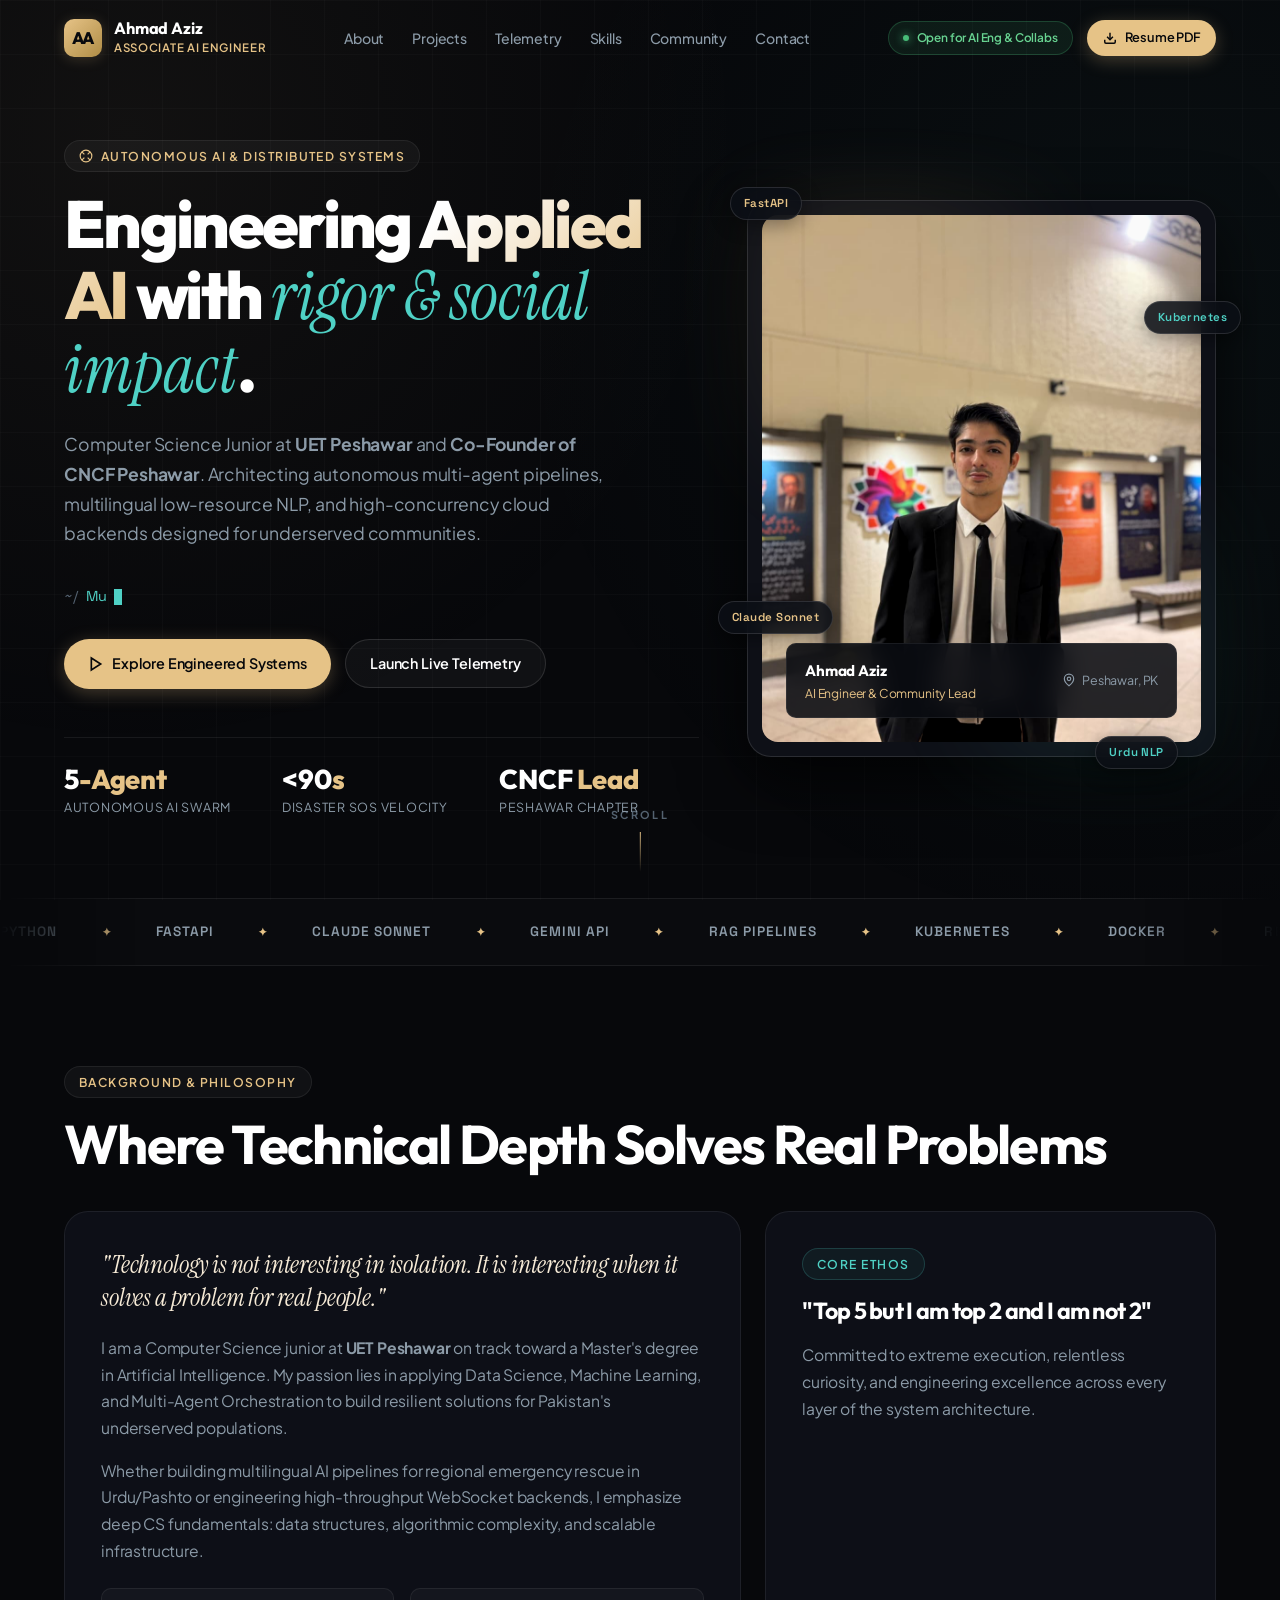
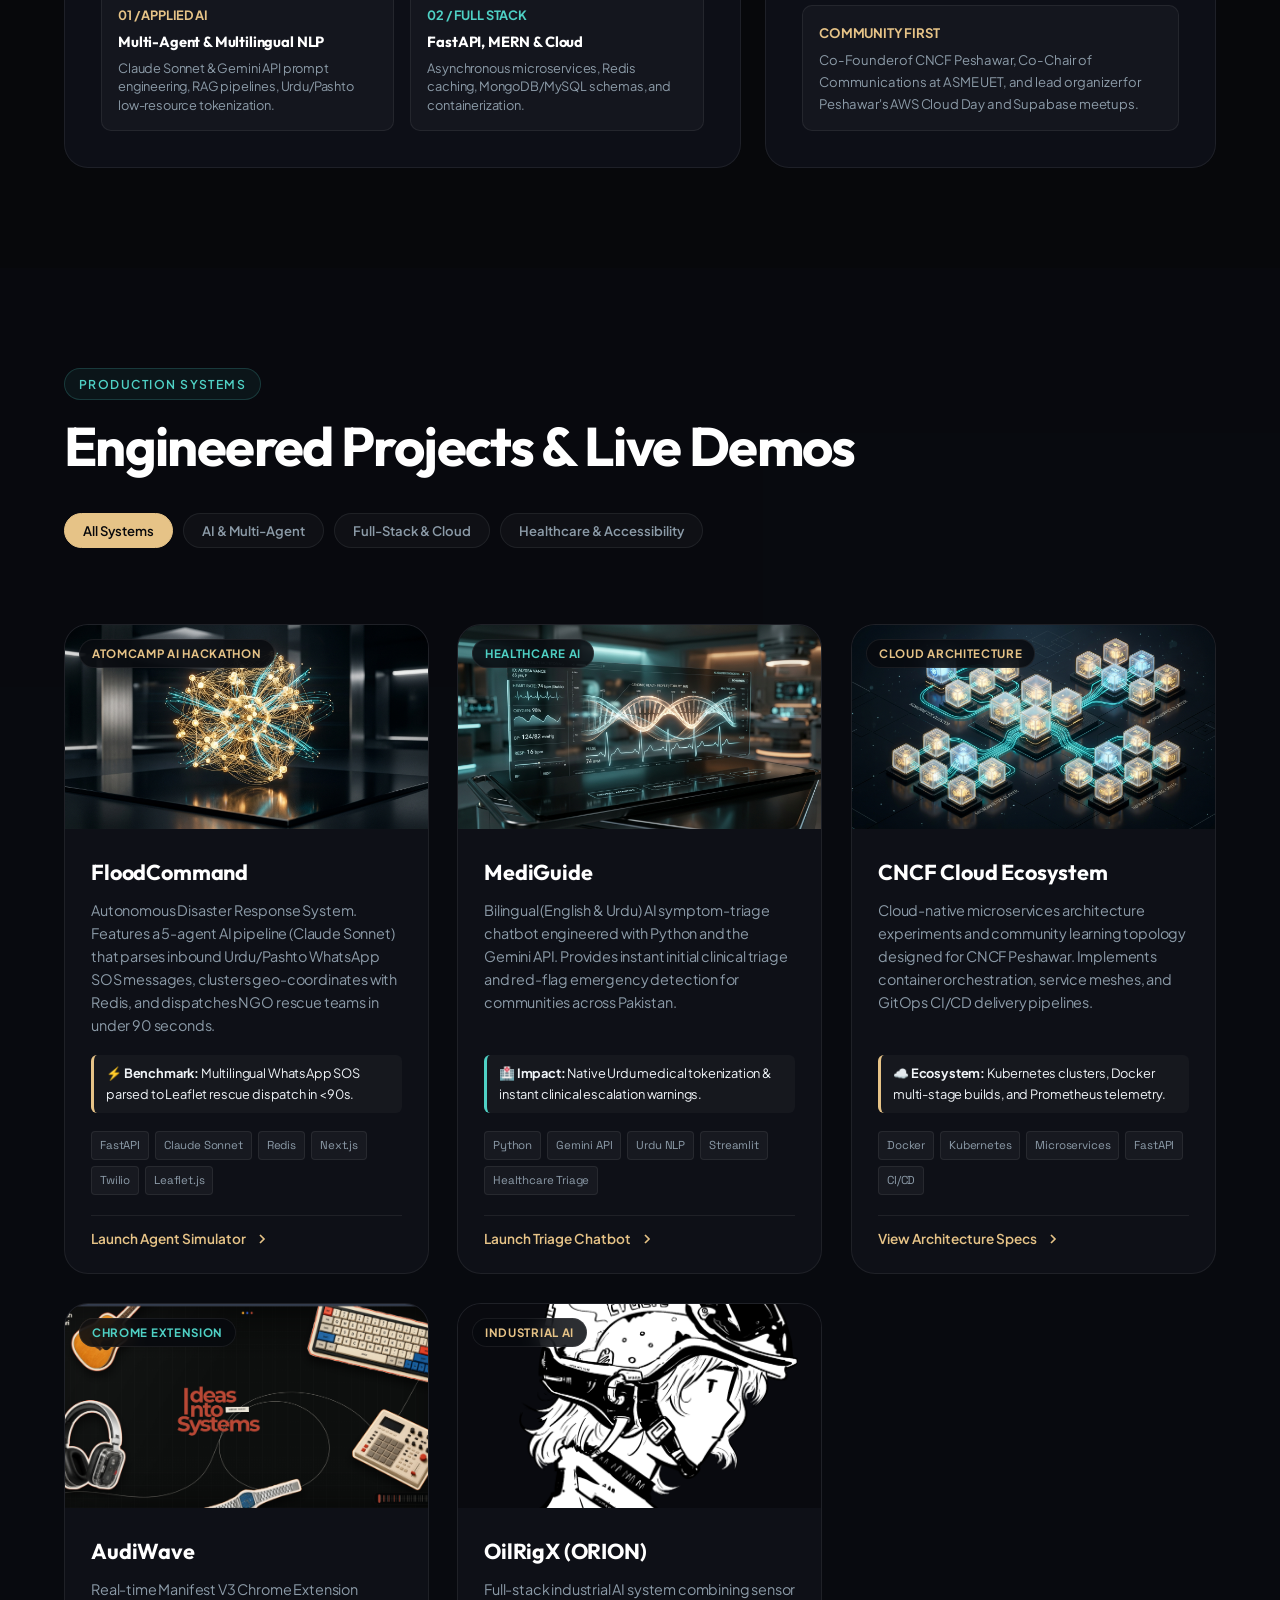
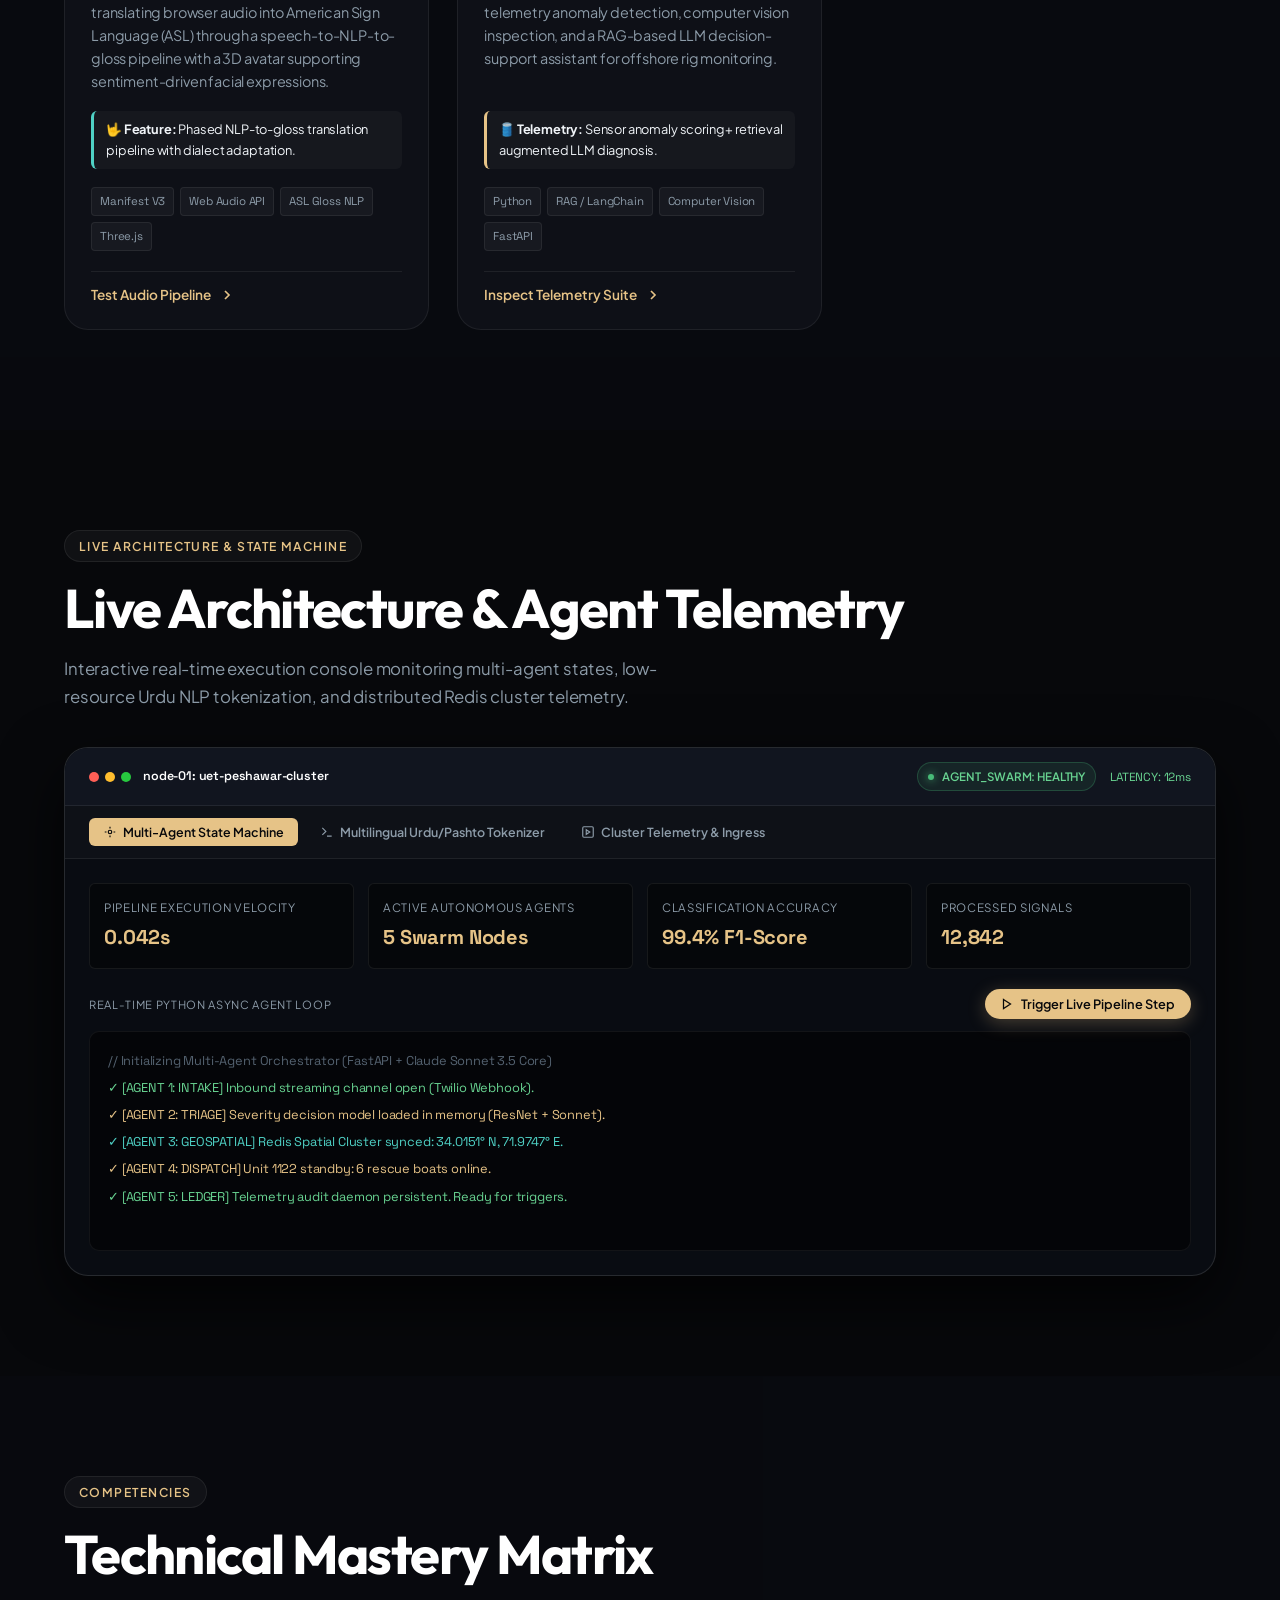
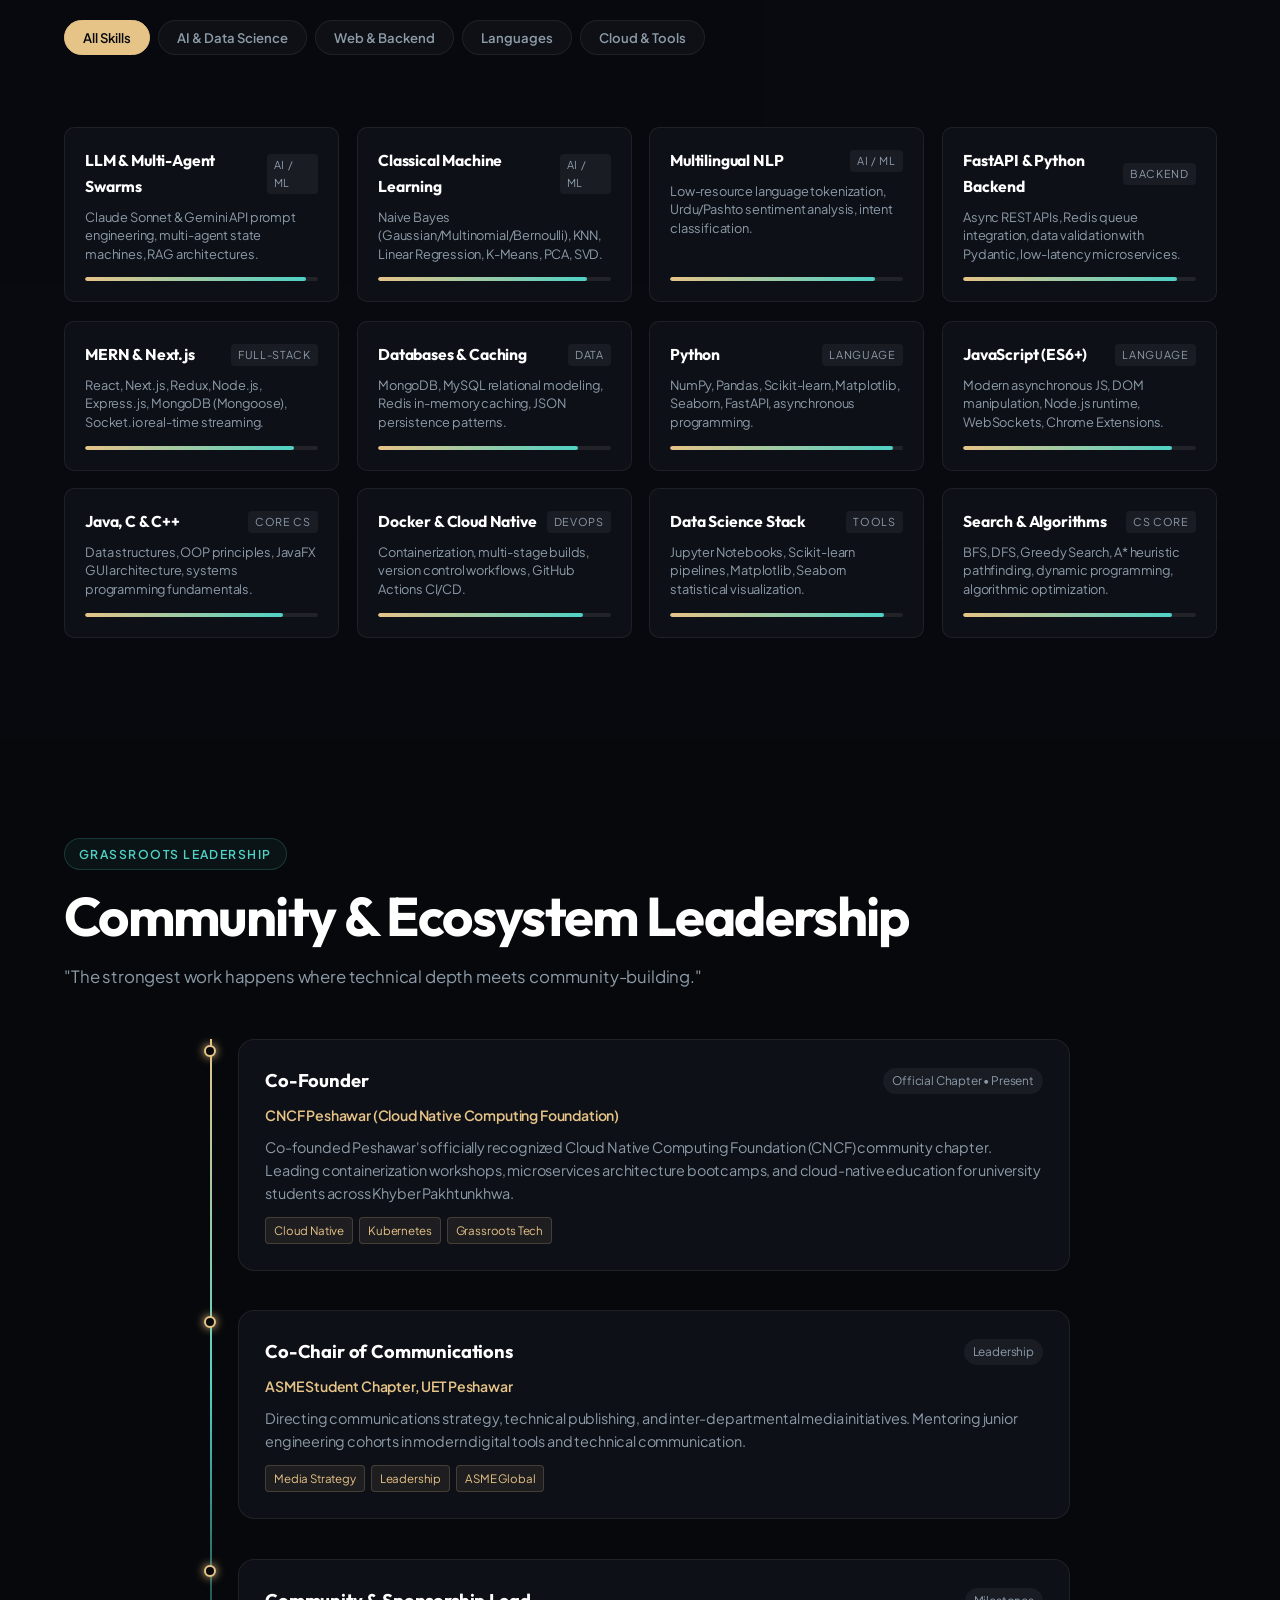
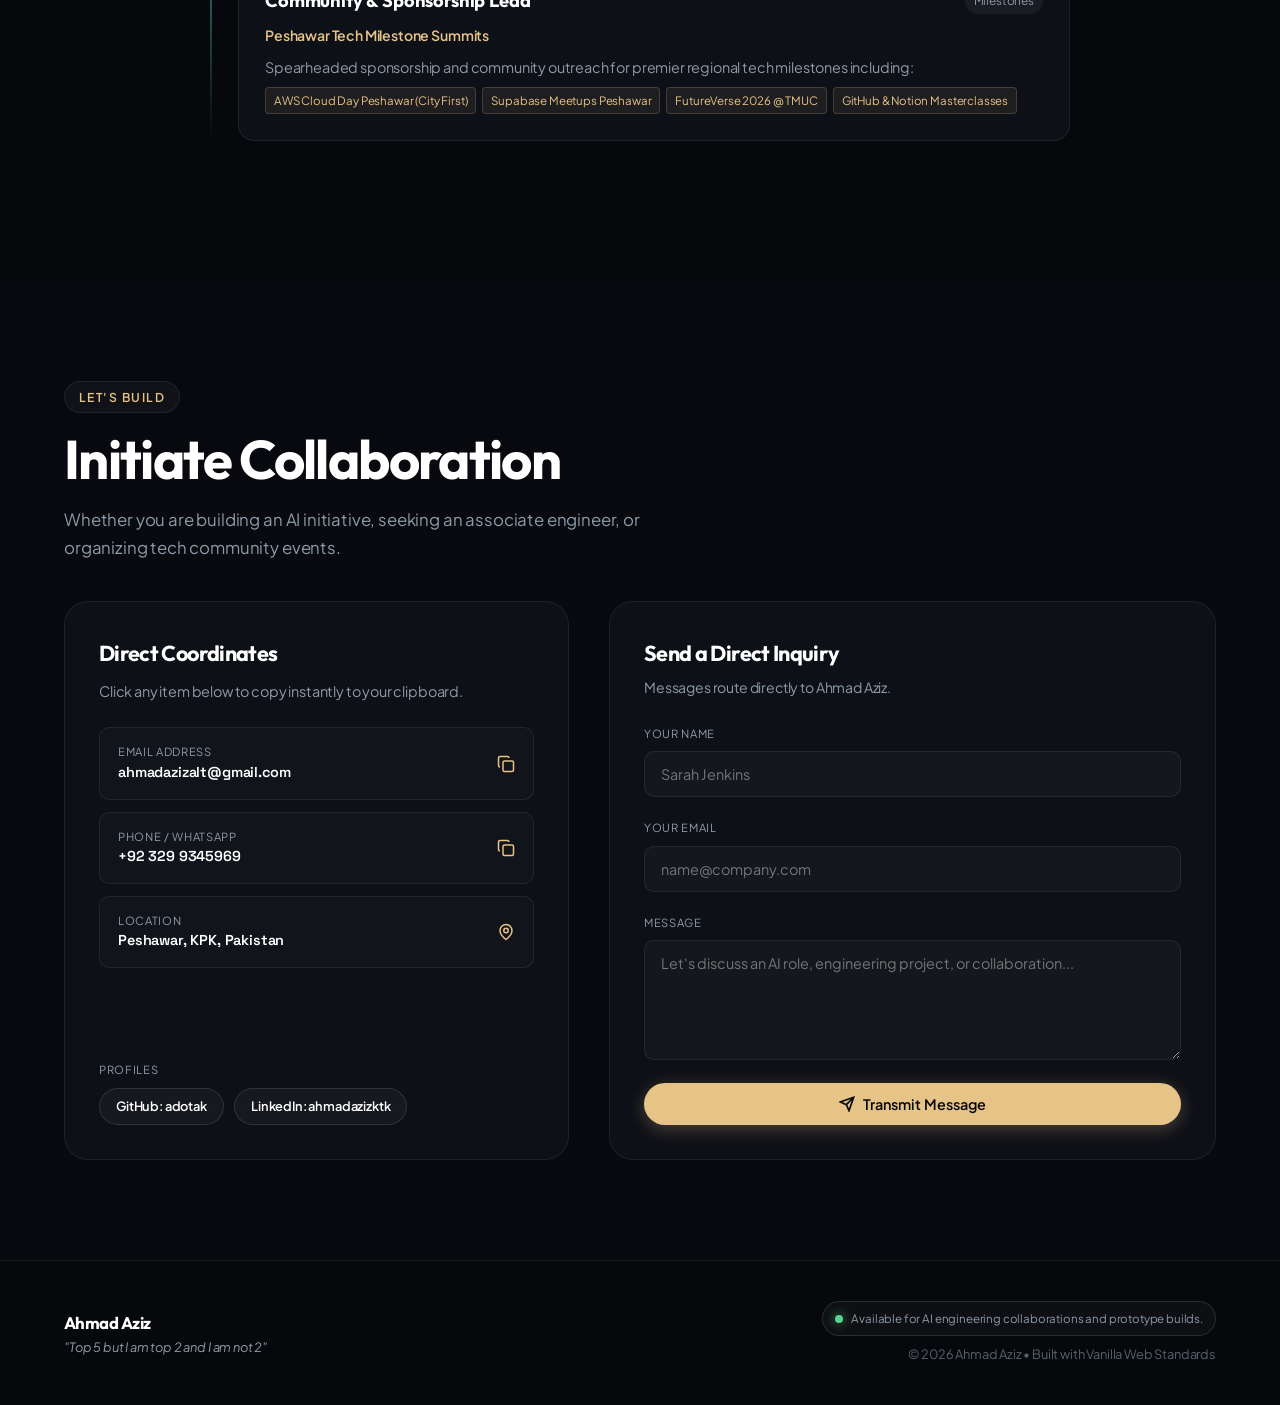
==== commit c83d73eb: "Polish portfolio: animations, mobile nav, hero upgrade, micro-interactions - Scroll progress bar, sc" ====
--- a/index.html
+++ b/index.html
@@ -12,6 +12,9 @@
   <meta name="keywords"
     content="Ahmad Aziz, AI Engineer, Machine Learning, CNCF Peshawar, UET Peshawar, FloodCommand, Full Stack, Python, FastAPI, React, Node.js" />
   <meta name="author" content="Ahmad Aziz" />
+  <meta name="theme-color" content="#07080b" />
+  <link rel="icon"
+    href="data:image/svg+xml,%3Csvg xmlns='http://www.w3.org/2000/svg' viewBox='0 0 64 64'%3E%3Cdefs%3E%3ClinearGradient id='g' x1='0' y1='0' x2='1' y2='1'%3E%3Cstop offset='0' stop-color='%23f7ebd7'/%3E%3Cstop offset='1' stop-color='%23e6c387'/%3E%3C/linearGradient%3E%3C/defs%3E%3Crect width='64' height='64' rx='14' fill='%230e1017'/%3E%3Crect x='2' y='2' width='60' height='60' rx='12' fill='none' stroke='%23e6c387' stroke-width='2'/%3E%3Ctext x='32' y='43' font-family='Arial,sans-serif' font-size='26' font-weight='800' fill='url(%23g)' text-anchor='middle'%3EAA%3C/text%3E%3C/svg%3E" />
 
   <!-- Open Graph -->
   <meta property="og:type" content="website" />
@@ -31,6 +34,9 @@
 </head>
 
 <body>
+
+  <!-- Scroll Progress Indicator -->
+  <div class="scroll-progress" id="scroll-progress" aria-hidden="true"></div>
 
   <!-- ==========================================================================
        Site Header
@@ -65,11 +71,31 @@
             <polyline points="7 10 12 15 17 10" />
             <line x1="12" y1="15" x2="12" y2="3" />
           </svg>
-          Resume PDF
+          <span class="btn-label">Resume PDF</span>
         </a>
+        <button class="nav-toggle" id="nav-toggle" aria-label="Toggle navigation menu" aria-expanded="false">
+          <span></span>
+          <span></span>
+          <span></span>
+        </button>
       </div>
     </div>
   </header>
+
+  <!-- Mobile Navigation Overlay -->
+  <nav class="mobile-nav" id="mobile-nav" aria-hidden="true">
+    <ul class="mobile-nav-list">
+      <li><a href="#about" class="mobile-nav-link">About</a></li>
+      <li><a href="#projects" class="mobile-nav-link">Projects</a></li>
+      <li><a href="#telemetry" class="mobile-nav-link">Telemetry</a></li>
+      <li><a href="#skills" class="mobile-nav-link">Skills</a></li>
+      <li><a href="#leadership" class="mobile-nav-link">Community</a></li>
+      <li><a href="#contact" class="mobile-nav-link">Contact</a></li>
+    </ul>
+    <a href="assets/docs/Ahmad_Aziz_Resume.pdf" download class="btn-solid mobile-nav-resume">
+      Resume PDF
+    </a>
+  </nav>
 
   <!-- ==========================================================================
        Hero Section
@@ -100,6 +126,12 @@
             backends designed for underserved communities.
           </p>
 
+          <div class="role-ticker font-mono" aria-label="Current focus">
+            <span class="role-ticker-prefix">~/</span>
+            <span id="role-ticker-text">Associate AI Engineer</span>
+            <span class="role-caret" aria-hidden="true"></span>
+          </div>
+
           <div class="hero-actions">
             <a href="#projects" class="btn-solid">
               <svg width="16" height="16" viewBox="0 0 24 24" fill="none" stroke="currentColor" stroke-width="2.5">
@@ -114,11 +146,11 @@
 
           <div class="hero-stats-bar">
             <div class="stat-box">
-              <h4>5<span>-Agent</span></h4>
+              <h4><span class="count-up" data-target="5">0</span><span>-Agent</span></h4>
               <p>Autonomous AI Swarm</p>
             </div>
             <div class="stat-box">
-              <h4>&lt;90<span>s</span></h4>
+              <h4>&lt;<span class="count-up" data-target="90">0</span><span>s</span></h4>
               <p>Disaster SOS Velocity</p>
             </div>
             <div class="stat-box">
@@ -129,7 +161,11 @@
         </div>
 
         <div>
-          <div class="hero-visual-card">
+          <div class="hero-visual-card" id="hero-visual-card">
+            <div class="float-chip chip-1">FastAPI</div>
+            <div class="float-chip chip-2">Kubernetes</div>
+            <div class="float-chip chip-3">Claude Sonnet</div>
+            <div class="float-chip chip-4">Urdu NLP</div>
             <div class="hero-profile-box">
               <img src="assets/images/ahmad_aziz.jpeg" alt="Ahmad Aziz - Associate AI Engineer"
                 class="hero-profile-img" />
@@ -152,7 +188,52 @@
         </div>
       </div>
     </div>
+
+    <a href="#about" class="scroll-hint" aria-label="Scroll to about section">
+      <span class="scroll-hint-text">Scroll</span>
+      <span class="scroll-hint-line" aria-hidden="true"></span>
+    </a>
   </section>
+
+  <!-- ==========================================================================
+       Tech Stack Marquee
+       ========================================================================== -->
+  <div class="marquee-strip" aria-hidden="true">
+    <div class="marquee-track">
+      <span class="marquee-item">Python</span>
+      <span class="marquee-item">FastAPI</span>
+      <span class="marquee-item">Claude Sonnet</span>
+      <span class="marquee-item">Gemini API</span>
+      <span class="marquee-item">RAG Pipelines</span>
+      <span class="marquee-item">Kubernetes</span>
+      <span class="marquee-item">Docker</span>
+      <span class="marquee-item">Redis</span>
+      <span class="marquee-item">MongoDB</span>
+      <span class="marquee-item">React</span>
+      <span class="marquee-item">Next.js</span>
+      <span class="marquee-item">Node.js</span>
+      <span class="marquee-item">Socket.io</span>
+      <span class="marquee-item">Three.js</span>
+      <span class="marquee-item">Urdu NLP</span>
+      <span class="marquee-item">CI/CD</span>
+      <span class="marquee-item" data-dup="true">Python</span>
+      <span class="marquee-item" data-dup="true">FastAPI</span>
+      <span class="marquee-item" data-dup="true">Claude Sonnet</span>
+      <span class="marquee-item" data-dup="true">Gemini API</span>
+      <span class="marquee-item" data-dup="true">RAG Pipelines</span>
+      <span class="marquee-item" data-dup="true">Kubernetes</span>
+      <span class="marquee-item" data-dup="true">Docker</span>
+      <span class="marquee-item" data-dup="true">Redis</span>
+      <span class="marquee-item" data-dup="true">MongoDB</span>
+      <span class="marquee-item" data-dup="true">React</span>
+      <span class="marquee-item" data-dup="true">Next.js</span>
+      <span class="marquee-item" data-dup="true">Node.js</span>
+      <span class="marquee-item" data-dup="true">Socket.io</span>
+      <span class="marquee-item" data-dup="true">Three.js</span>
+      <span class="marquee-item" data-dup="true">Urdu NLP</span>
+      <span class="marquee-item" data-dup="true">CI/CD</span>
+    </div>
+  </div>
 
   <!-- ==========================================================================
        About & Mission Section (Bento Grid)
@@ -249,7 +330,8 @@
         <!-- Project 1: FloodCommand -->
         <div class="studio-project-card" data-category="ai">
           <div class="project-visual-header">
-            <img src="assets/images/neural_core.jpg" alt="FloodCommand AI Architecture" class="project-cover-img" />
+            <img src="assets/images/neural_core.jpg" alt="FloodCommand AI Architecture" class="project-cover-img"
+              loading="lazy" decoding="async" />
             <div class="project-badge-overlay">AtomCamp AI Hackathon</div>
           </div>
           <div class="project-card-content">
@@ -284,7 +366,8 @@
         <!-- Project 2: MediGuide -->
         <div class="studio-project-card" data-category="ai health">
           <div class="project-visual-header">
-            <img src="assets/images/healthcare_ai.jpg" alt="MediGuide Healthcare AI" class="project-cover-img" />
+            <img src="assets/images/healthcare_ai.jpg" alt="MediGuide Healthcare AI" class="project-cover-img"
+              loading="lazy" decoding="async" />
             <div class="project-badge-overlay cyan">Healthcare AI</div>
           </div>
           <div class="project-card-content">
@@ -317,7 +400,8 @@
         <!-- Project 3: CNCF & Cloud Mesh -->
         <div class="studio-project-card" data-category="web">
           <div class="project-visual-header">
-            <img src="assets/images/cloud_native.jpg" alt="Cloud Native Kubernetes Cluster" class="project-cover-img" />
+            <img src="assets/images/cloud_native.jpg" alt="Cloud Native Kubernetes Cluster"
+              class="project-cover-img" loading="lazy" decoding="async" />
             <div class="project-badge-overlay">Cloud Architecture</div>
           </div>
           <div class="project-card-content">
@@ -351,7 +435,7 @@
         <div class="studio-project-card" data-category="ai health">
           <div class="project-visual-header">
             <img src="assets/images/audiwave_preview.png" alt="AudiWave ASL Chrome Extension"
-              class="project-cover-img" />
+              class="project-cover-img" loading="lazy" decoding="async" />
             <div class="project-badge-overlay cyan">Chrome Extension</div>
           </div>
           <div class="project-card-content">
@@ -383,7 +467,8 @@
         <!-- Project 5: OilRigX / ORION -->
         <div class="studio-project-card" data-category="ai web">
           <div class="project-visual-header">
-            <img src="assets/images/orion_suite.png" alt="ORION Industrial AI Suite" class="project-cover-img" />
+            <img src="assets/images/orion_suite.png" alt="ORION Industrial AI Suite" class="project-cover-img"
+              loading="lazy" decoding="async" />
             <div class="project-badge-overlay">Industrial AI</div>
           </div>
           <div class="project-card-content">
@@ -1252,6 +1337,13 @@
     </div>
   </div>
 
+  <!-- Back to Top -->
+  <button class="back-to-top" id="back-to-top" aria-label="Back to top">
+    <svg width="16" height="16" viewBox="0 0 24 24" fill="none" stroke="currentColor" stroke-width="2.5">
+      <polyline points="18 15 12 9 6 15" />
+    </svg>
+  </button>
+
   <!-- Toast Notification Container -->
   <div class="toast-container" id="toast-container"></div>
 
--- a/styles.css
+++ b/styles.css
@@ -139,6 +139,12 @@
   padding: 100px 0;
   position: relative;
   z-index: 1;
+  scroll-margin-top: 70px;
+}
+
+.hero-stage {
+  scroll-margin-top: 0;
+  position: relative;
 }
 
 .section-label {
@@ -1373,3 +1379,476 @@
     padding: 70px 0;
   }
 }
+
+/* ==========================================================================
+   Polish Layer: Scrollbar, Selection, Focus
+   ========================================================================== */
+::selection {
+  background: var(--gold-primary);
+  color: #07080b;
+}
+
+::-webkit-scrollbar {
+  width: 10px;
+}
+
+::-webkit-scrollbar-track {
+  background: #08090d;
+}
+
+::-webkit-scrollbar-thumb {
+  background: #242b3d;
+  border-radius: 6px;
+  border: 2px solid #08090d;
+}
+
+::-webkit-scrollbar-thumb:hover {
+  background: #35405c;
+}
+
+:focus-visible {
+  outline: 2px solid var(--gold-primary);
+  outline-offset: 3px;
+  border-radius: 4px;
+}
+
+/* ==========================================================================
+   Scroll Progress Bar
+   ========================================================================== */
+.scroll-progress {
+  position: fixed;
+  top: 0;
+  left: 0;
+  width: 100%;
+  height: 3px;
+  background: linear-gradient(to right, var(--gold-primary), var(--cyan-primary));
+  transform-origin: left;
+  transform: scaleX(0);
+  z-index: 200;
+  pointer-events: none;
+}
+
+/* ==========================================================================
+   Scroll-Reveal Animations
+   ========================================================================== */
+.reveal {
+  opacity: 0;
+  transform: translateY(26px);
+  transition:
+    opacity 0.75s cubic-bezier(0.16, 1, 0.3, 1),
+    transform 0.75s cubic-bezier(0.16, 1, 0.3, 1);
+  will-change: opacity, transform;
+}
+
+.reveal.in-view {
+  opacity: 1;
+  transform: translateY(0);
+}
+
+.skill-fill-line {
+  transition: width 1.1s cubic-bezier(0.16, 1, 0.3, 1);
+}
+
+/* ==========================================================================
+   Card Spotlight Hover
+   ========================================================================== */
+.spotlight {
+  position: relative;
+}
+
+.spotlight::after {
+  content: '';
+  position: absolute;
+  inset: 0;
+  border-radius: inherit;
+  background: radial-gradient(
+    480px circle at var(--sx, 50%) var(--sy, 50%),
+    rgba(230, 195, 135, 0.09),
+    transparent 55%
+  );
+  opacity: 0;
+  transition: opacity var(--ease-smooth);
+  pointer-events: none;
+  z-index: 1;
+}
+
+.spotlight:hover::after {
+  opacity: 1;
+}
+
+.studio-project-card.spotlight::after {
+  background: radial-gradient(
+    520px circle at var(--sx, 50%) var(--sy, 50%),
+    rgba(79, 209, 197, 0.08),
+    transparent 55%
+  );
+}
+
+/* ==========================================================================
+   Hero Extras: Role Ticker, Floating Chips, Tilt, Scroll Hint
+   ========================================================================== */
+.role-ticker {
+  display: flex;
+  align-items: center;
+  gap: 8px;
+  font-size: 0.9rem;
+  color: var(--cyan-primary);
+  margin-bottom: 30px;
+  min-height: 1.4em;
+}
+
+.role-ticker-prefix {
+  color: var(--text-dim);
+}
+
+.role-caret {
+  display: inline-block;
+  width: 8px;
+  height: 1.1em;
+  background: var(--cyan-primary);
+  animation: caretBlink 1.05s steps(2) infinite;
+}
+
+@keyframes caretBlink {
+  0%, 49% { opacity: 1; }
+  50%, 100% { opacity: 0; }
+}
+
+.hero-visual-card {
+  transform-style: preserve-3d;
+}
+
+.hero-visual-card::before {
+  content: '';
+  position: absolute;
+  inset: -24px;
+  border-radius: calc(var(--radius-lg) + 16px);
+  background: radial-gradient(60% 60% at 30% 20%, var(--gold-glow), transparent 70%),
+              radial-gradient(55% 55% at 75% 80%, var(--cyan-glow), transparent 70%);
+  filter: blur(32px);
+  opacity: 0.55;
+  z-index: -1;
+  animation: auroraPulse 7s ease-in-out infinite alternate;
+  pointer-events: none;
+}
+
+@keyframes auroraPulse {
+  from { opacity: 0.35; transform: scale(0.96) rotate(-2deg); }
+  to { opacity: 0.65; transform: scale(1.03) rotate(2deg); }
+}
+
+.float-chip {
+  position: absolute;
+  z-index: 3;
+  padding: 6px 13px;
+  border-radius: var(--radius-pill);
+  background: rgba(12, 15, 22, 0.88);
+  backdrop-filter: blur(10px);
+  border: 1px solid var(--border-subtle);
+  font-family: 'Space Grotesk', monospace;
+  font-size: 0.72rem;
+  font-weight: 600;
+  letter-spacing: 0.04em;
+  color: var(--text-main);
+  box-shadow: var(--shadow-subtle);
+  animation: chipFloat 5.5s ease-in-out infinite;
+}
+
+.chip-1 { top: -14px; left: -18px; color: var(--gold-primary); animation-delay: 0s; }
+.chip-2 { top: 18%; right: -26px; color: var(--cyan-primary); animation-delay: -1.4s; }
+.chip-3 { bottom: 22%; left: -30px; color: var(--gold-primary); animation-delay: -2.8s; }
+.chip-4 { bottom: -13px; right: 8%; color: var(--cyan-primary); animation-delay: -4.1s; }
+
+@keyframes chipFloat {
+  0%, 100% { transform: translateY(0); }
+  50% { transform: translateY(-9px); }
+}
+
+.scroll-hint {
+  position: absolute;
+  bottom: 26px;
+  left: 50%;
+  transform: translateX(-50%);
+  display: flex;
+  flex-direction: column;
+  align-items: center;
+  gap: 8px;
+  color: var(--text-dim);
+}
+
+.scroll-hint:hover {
+  color: var(--gold-primary);
+}
+
+.scroll-hint-text {
+  font-size: 0.68rem;
+  font-weight: 700;
+  text-transform: uppercase;
+  letter-spacing: 0.22em;
+}
+
+.scroll-hint-line {
+  width: 1px;
+  height: 40px;
+  background: linear-gradient(to bottom, var(--gold-primary), transparent);
+  position: relative;
+  overflow: hidden;
+}
+
+.scroll-hint-line::after {
+  content: '';
+  position: absolute;
+  top: -40%;
+  left: 0;
+  width: 100%;
+  height: 40%;
+  background: var(--cyan-primary);
+  animation: hintDrop 1.8s cubic-bezier(0.65, 0, 0.35, 1) infinite;
+}
+
+@keyframes hintDrop {
+  0% { top: -40%; }
+  100% { top: 110%; }
+}
+
+.stat-box h4 .count-up {
+  color: var(--text-pure);
+}
+
+/* ==========================================================================
+   Tech Marquee Strip
+   ========================================================================== */
+.marquee-strip {
+  position: relative;
+  overflow: hidden;
+  padding: 22px 0;
+  border-top: 1px solid var(--border-hairline);
+  border-bottom: 1px solid var(--border-hairline);
+  background: rgba(255, 255, 255, 0.015);
+  -webkit-mask-image: linear-gradient(to right, transparent, #000 12%, #000 88%, transparent);
+  mask-image: linear-gradient(to right, transparent, #000 12%, #000 88%, transparent);
+  z-index: 1;
+}
+
+.marquee-track {
+  display: flex;
+  align-items: center;
+  gap: 44px;
+  width: max-content;
+  animation: marqueeScroll 34s linear infinite;
+}
+
+.marquee-strip:hover .marquee-track {
+  animation-play-state: paused;
+}
+
+.marquee-item {
+  font-family: 'Space Grotesk', monospace;
+  font-size: 0.85rem;
+  font-weight: 600;
+  letter-spacing: 0.08em;
+  text-transform: uppercase;
+  color: var(--text-muted);
+  white-space: nowrap;
+  display: inline-flex;
+  align-items: center;
+  gap: 44px;
+}
+
+.marquee-item::after {
+  content: '✦';
+  color: var(--gold-primary);
+  font-size: 0.7rem;
+}
+
+@keyframes marqueeScroll {
+  from { transform: translateX(0); }
+  to { transform: translateX(-50%); }
+}
+
+/* ==========================================================================
+   Mobile Navigation
+   ========================================================================== */
+.nav-toggle {
+  display: none;
+  flex-direction: column;
+  justify-content: center;
+  gap: 5px;
+  width: 40px;
+  height: 40px;
+  padding: 9px;
+  border-radius: var(--radius-sm);
+  border: 1px solid var(--border-hairline);
+  background: rgba(255, 255, 255, 0.04);
+  cursor: pointer;
+  transition: border-color var(--ease-snappy), background var(--ease-snappy);
+}
+
+.nav-toggle:hover {
+  border-color: var(--border-subtle);
+  background: rgba(255, 255, 255, 0.08);
+}
+
+.nav-toggle span {
+  display: block;
+  height: 2px;
+  width: 100%;
+  border-radius: 2px;
+  background: var(--text-main);
+  transition: transform var(--ease-snappy), opacity var(--ease-snappy);
+}
+
+.nav-toggle.open span:nth-child(1) {
+  transform: translateY(7px) rotate(45deg);
+}
+
+.nav-toggle.open span:nth-child(2) {
+  opacity: 0;
+}
+
+.nav-toggle.open span:nth-child(3) {
+  transform: translateY(-7px) rotate(-45deg);
+}
+
+.mobile-nav {
+  position: fixed;
+  inset: 76px 0 auto 0;
+  z-index: 99;
+  padding: 28px 24px 36px;
+  background: rgba(7, 8, 11, 0.97);
+  backdrop-filter: blur(24px);
+  -webkit-backdrop-filter: blur(24px);
+  border-bottom: 1px solid var(--border-hairline);
+  display: flex;
+  flex-direction: column;
+  gap: 24px;
+  opacity: 0;
+  transform: translateY(-12px);
+  pointer-events: none;
+  transition: opacity var(--ease-snappy), transform var(--ease-snappy);
+}
+
+.mobile-nav.open {
+  opacity: 1;
+  transform: translateY(0);
+  pointer-events: auto;
+}
+
+.mobile-nav-list {
+  list-style: none;
+  display: flex;
+  flex-direction: column;
+  gap: 4px;
+}
+
+.mobile-nav-link {
+  display: block;
+  padding: 12px 10px;
+  font-family: 'Outfit', sans-serif;
+  font-size: 1.3rem;
+  font-weight: 700;
+  color: var(--text-main);
+  border-bottom: 1px solid var(--border-hairline);
+}
+
+.mobile-nav-link:hover {
+  color: var(--gold-primary);
+  padding-left: 16px;
+}
+
+.mobile-nav-resume {
+  align-self: flex-start;
+}
+
+/* ==========================================================================
+   Back to Top
+   ========================================================================== */
+.back-to-top {
+  position: fixed;
+  bottom: 28px;
+  right: 28px;
+  z-index: 90;
+  width: 44px;
+  height: 44px;
+  border-radius: 50%;
+  background: rgba(16, 19, 28, 0.9);
+  backdrop-filter: blur(10px);
+  border: 1px solid var(--border-subtle);
+  color: var(--gold-primary);
+  display: flex;
+  align-items: center;
+  justify-content: center;
+  cursor: pointer;
+  opacity: 0;
+  transform: translateY(14px);
+  pointer-events: none;
+  transition: opacity var(--ease-snappy), transform var(--ease-snappy),
+    border-color var(--ease-snappy), box-shadow var(--ease-snappy);
+}
+
+.back-to-top.show {
+  opacity: 1;
+  transform: translateY(0);
+  pointer-events: auto;
+}
+
+.back-to-top:hover {
+  border-color: var(--gold-primary);
+  box-shadow: 0 6px 20px var(--gold-glow);
+}
+
+/* ==========================================================================
+   Responsive Additions
+   ========================================================================== */
+@media (max-width: 768px) {
+  .nav-toggle {
+    display: flex;
+  }
+
+  #nav-resume-btn .btn-label {
+    display: none;
+  }
+
+  .brand-details p {
+    display: none;
+  }
+
+  .float-chip {
+    display: none;
+  }
+
+  .scroll-hint {
+    display: none;
+  }
+
+  .hero-stage {
+    min-height: auto;
+    padding-bottom: 90px;
+  }
+}
+
+/* ==========================================================================
+   Reduced Motion
+   ========================================================================== */
+@media (prefers-reduced-motion: reduce) {
+  html {
+    scroll-behavior: auto;
+  }
+
+  *,
+  *::before,
+  *::after {
+    animation-duration: 0.01ms !important;
+    animation-iteration-count: 1 !important;
+    transition-duration: 0.01ms !important;
+  }
+
+  .reveal {
+    opacity: 1;
+    transform: none;
+  }
+
+  .marquee-track {
+    animation: none;
+  }
+}
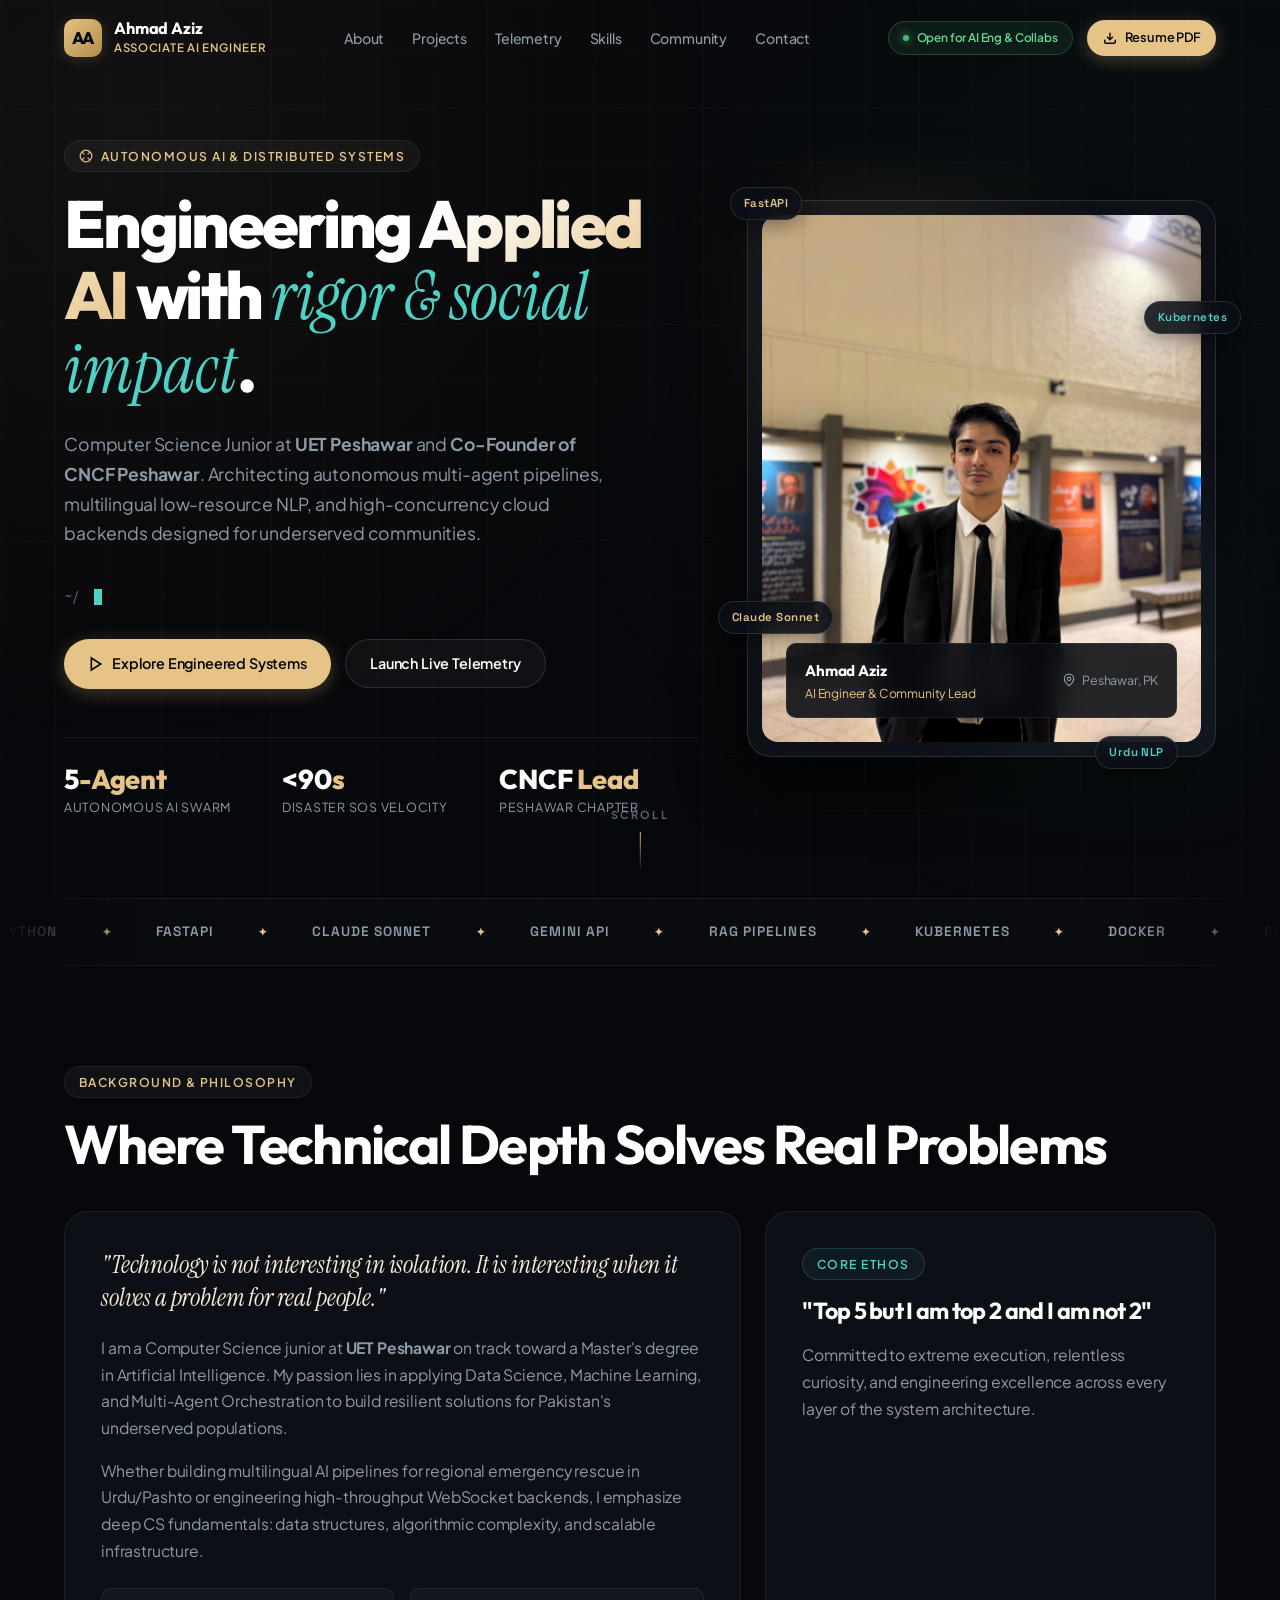
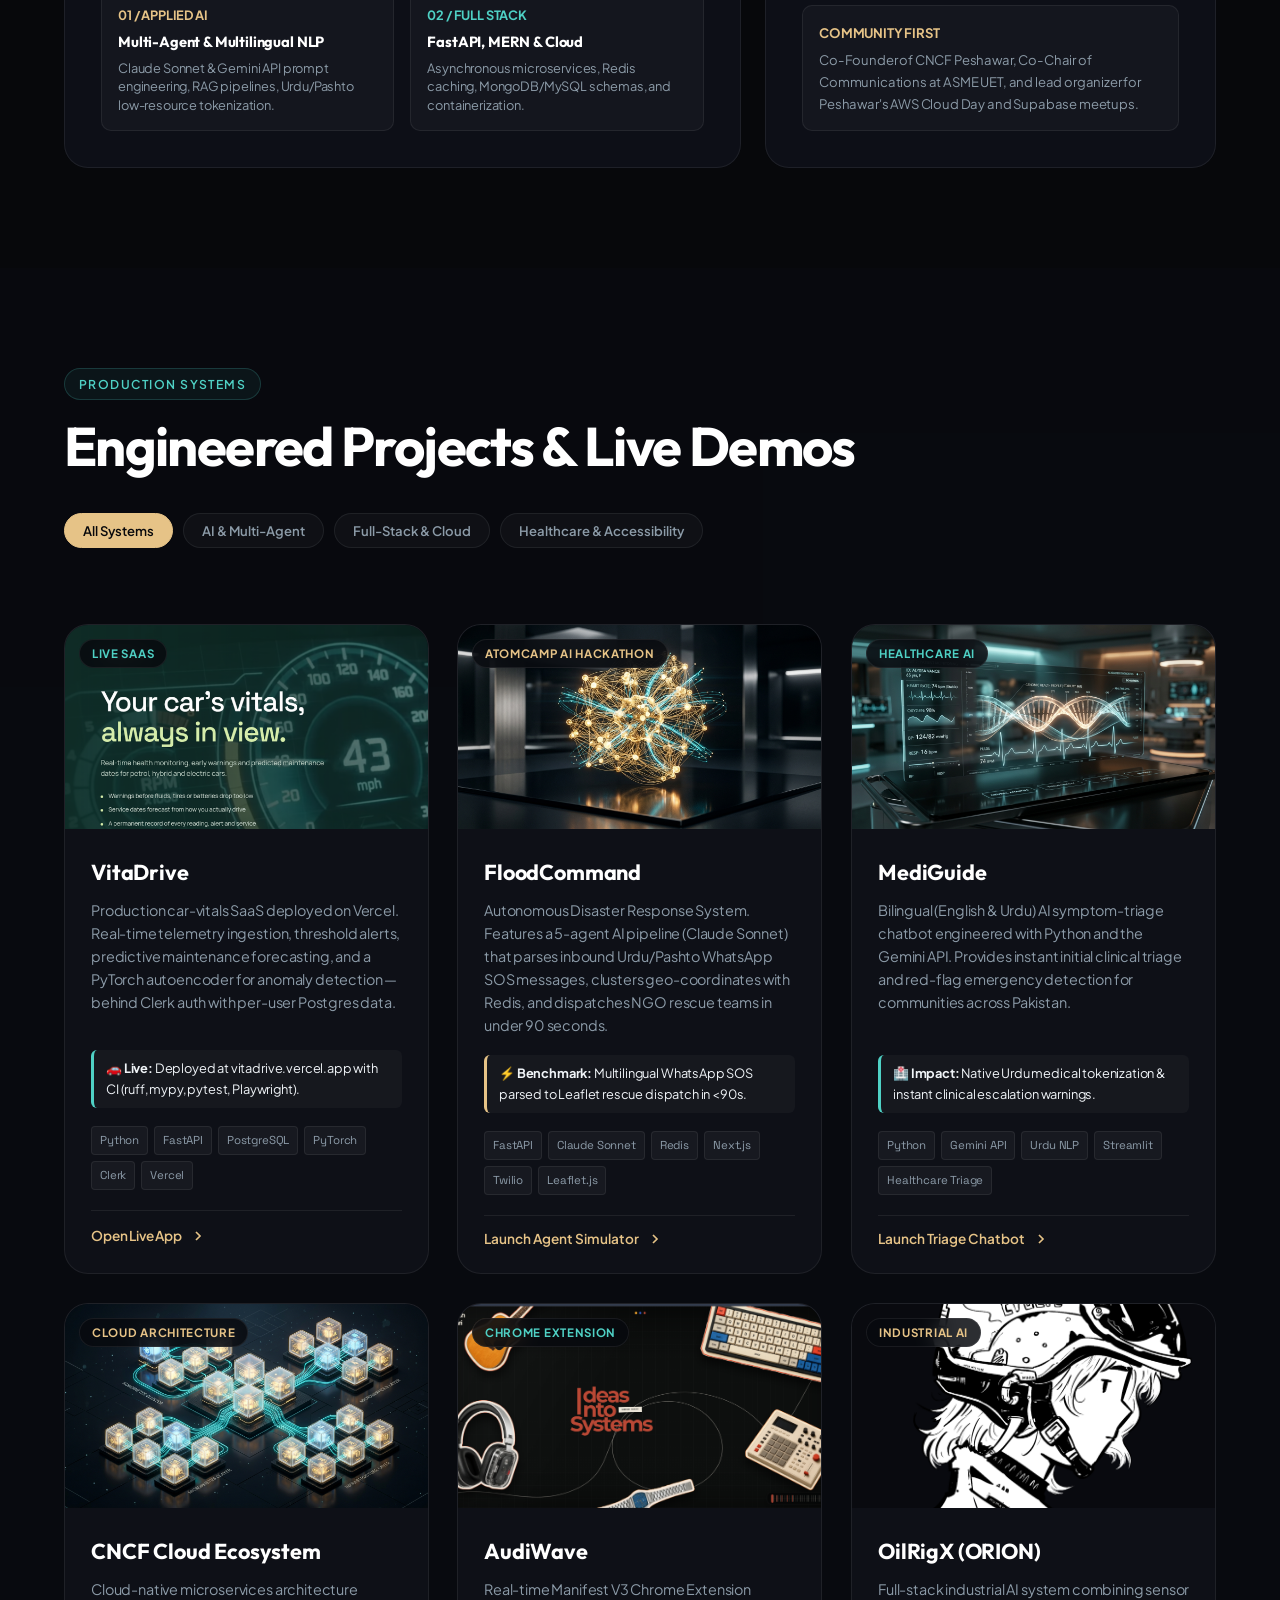
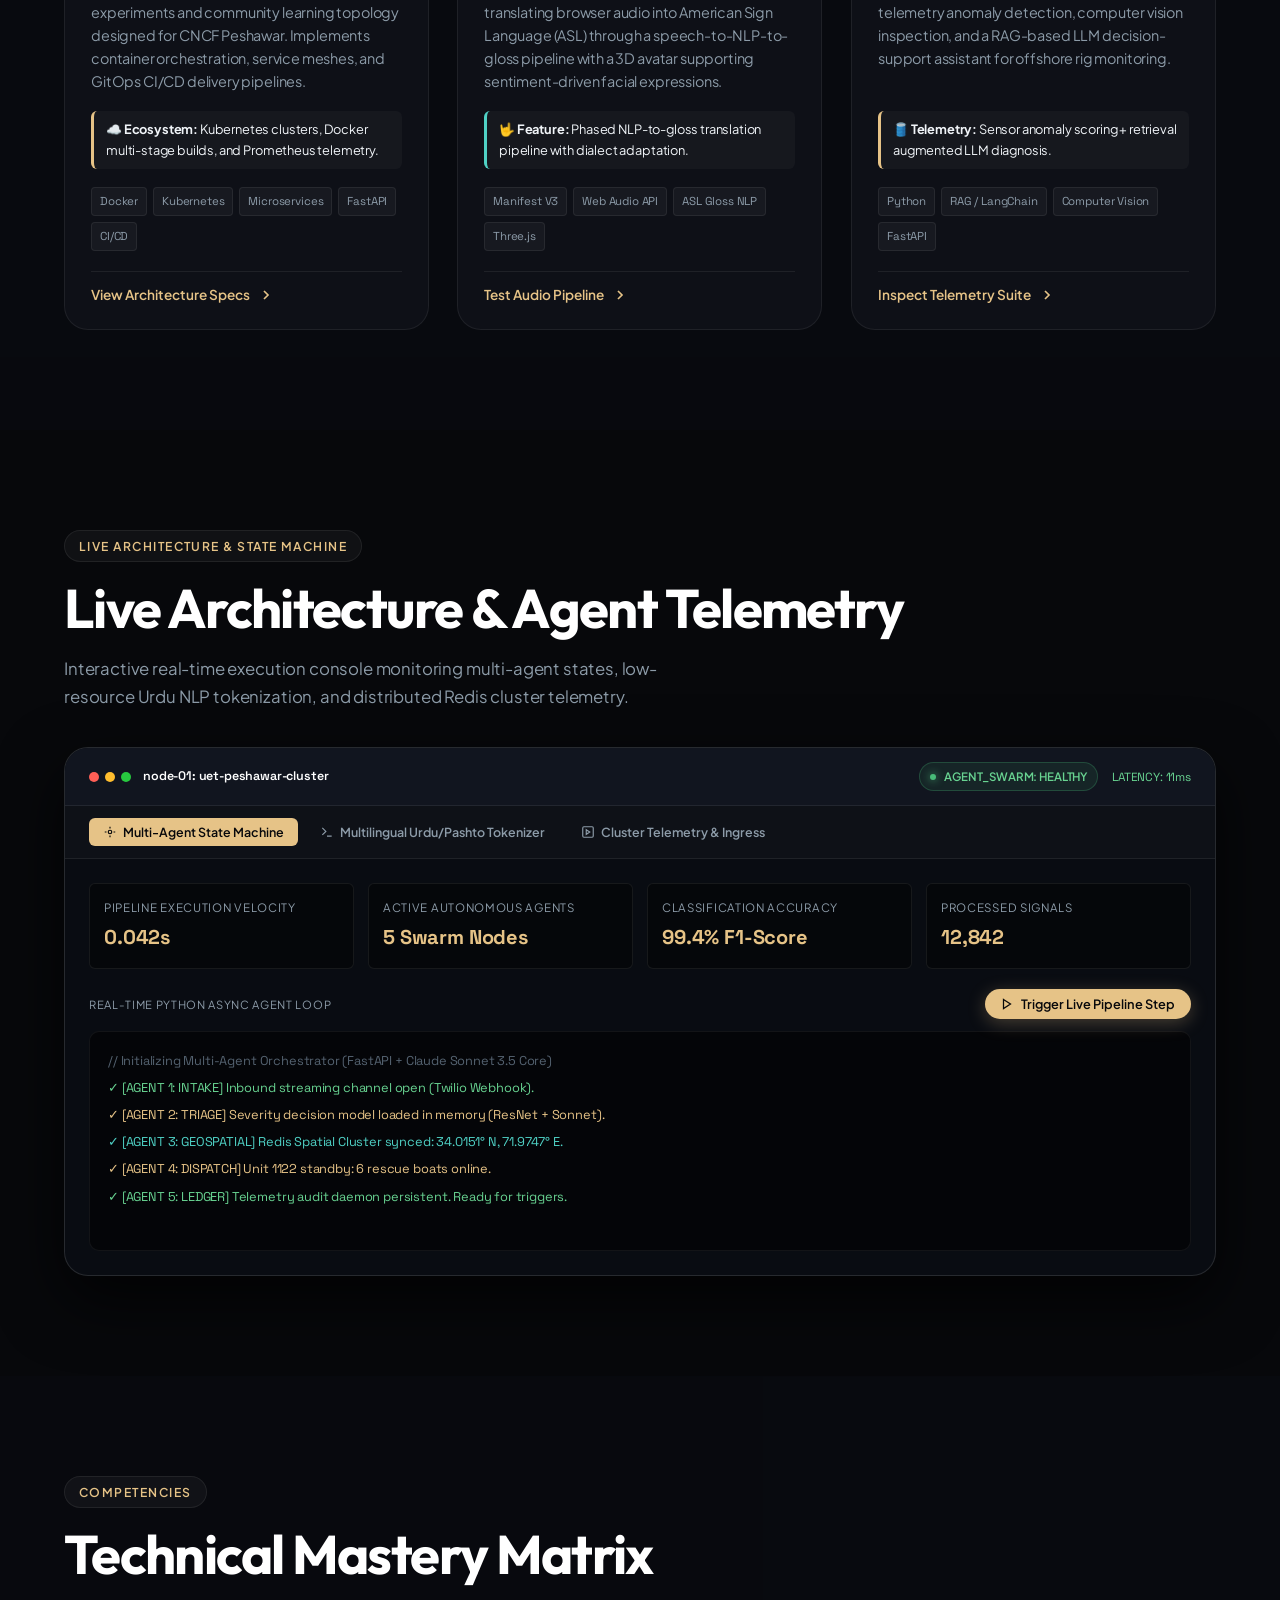
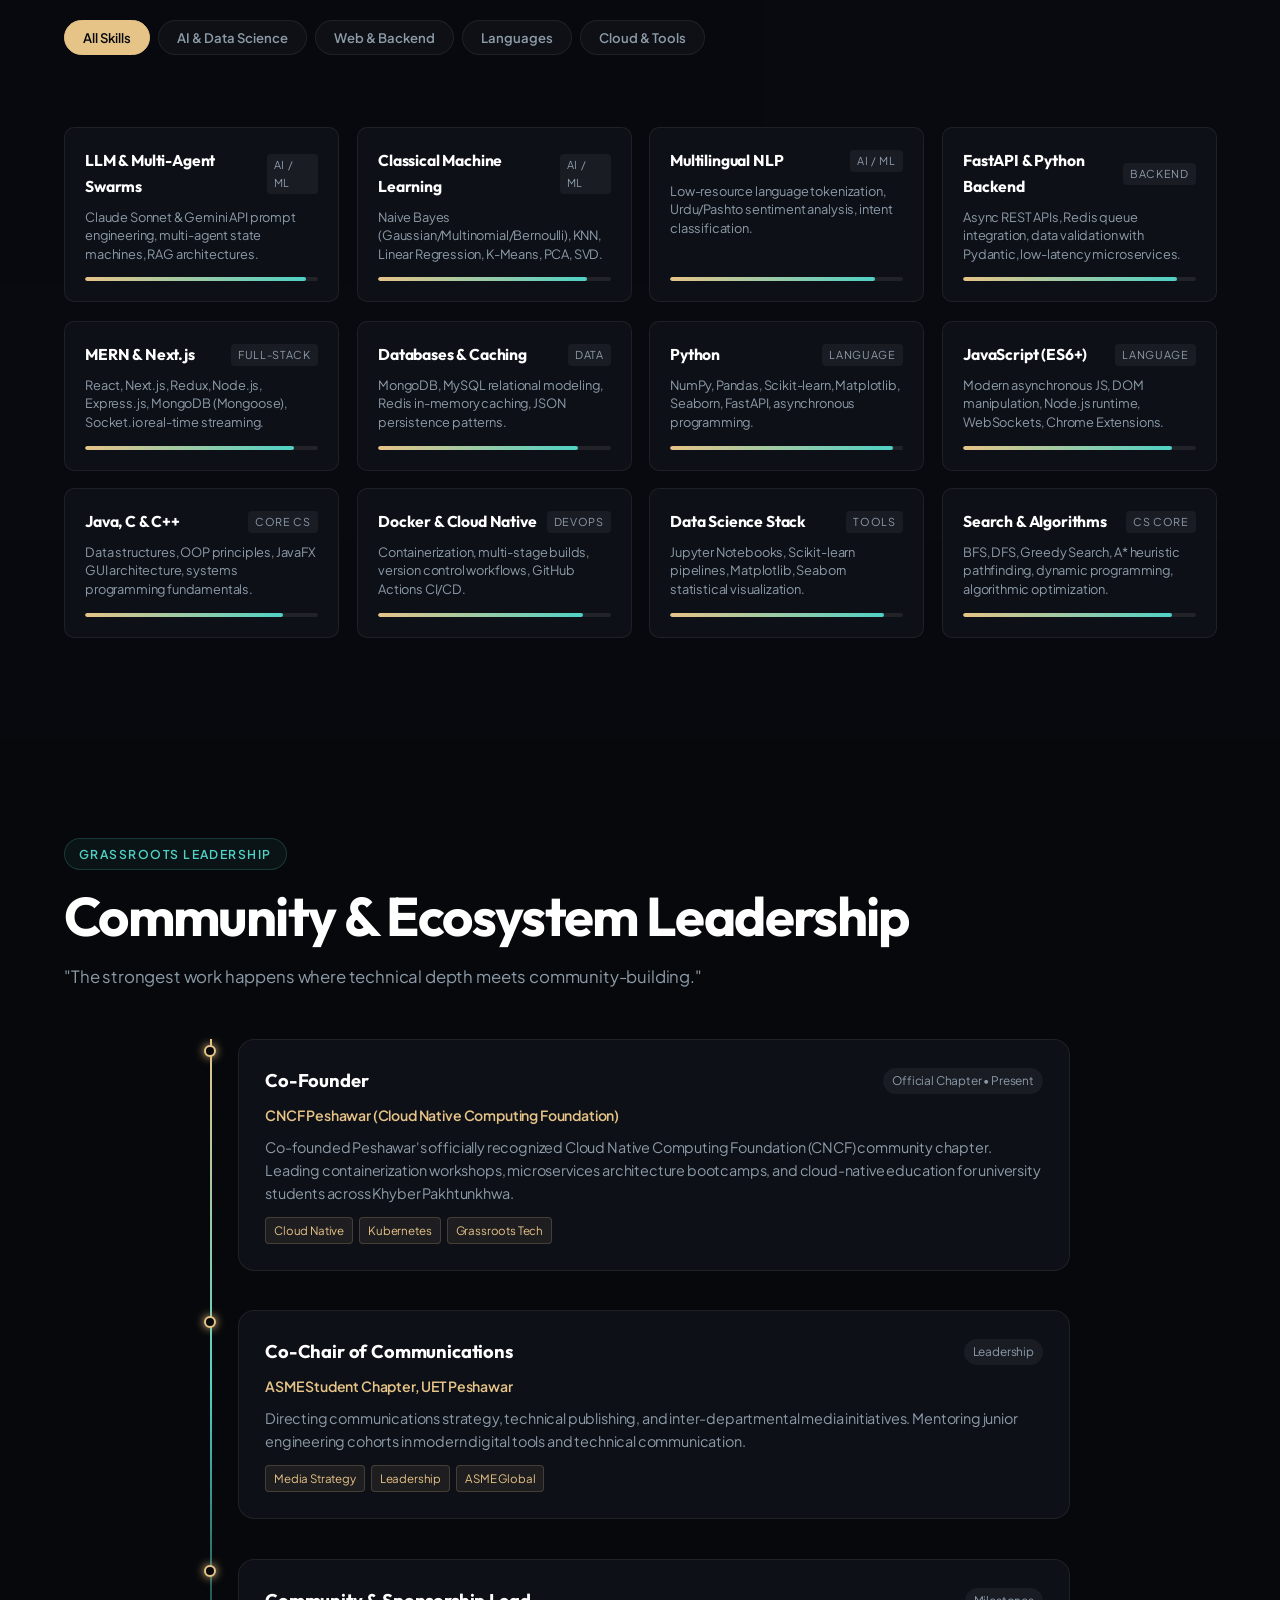
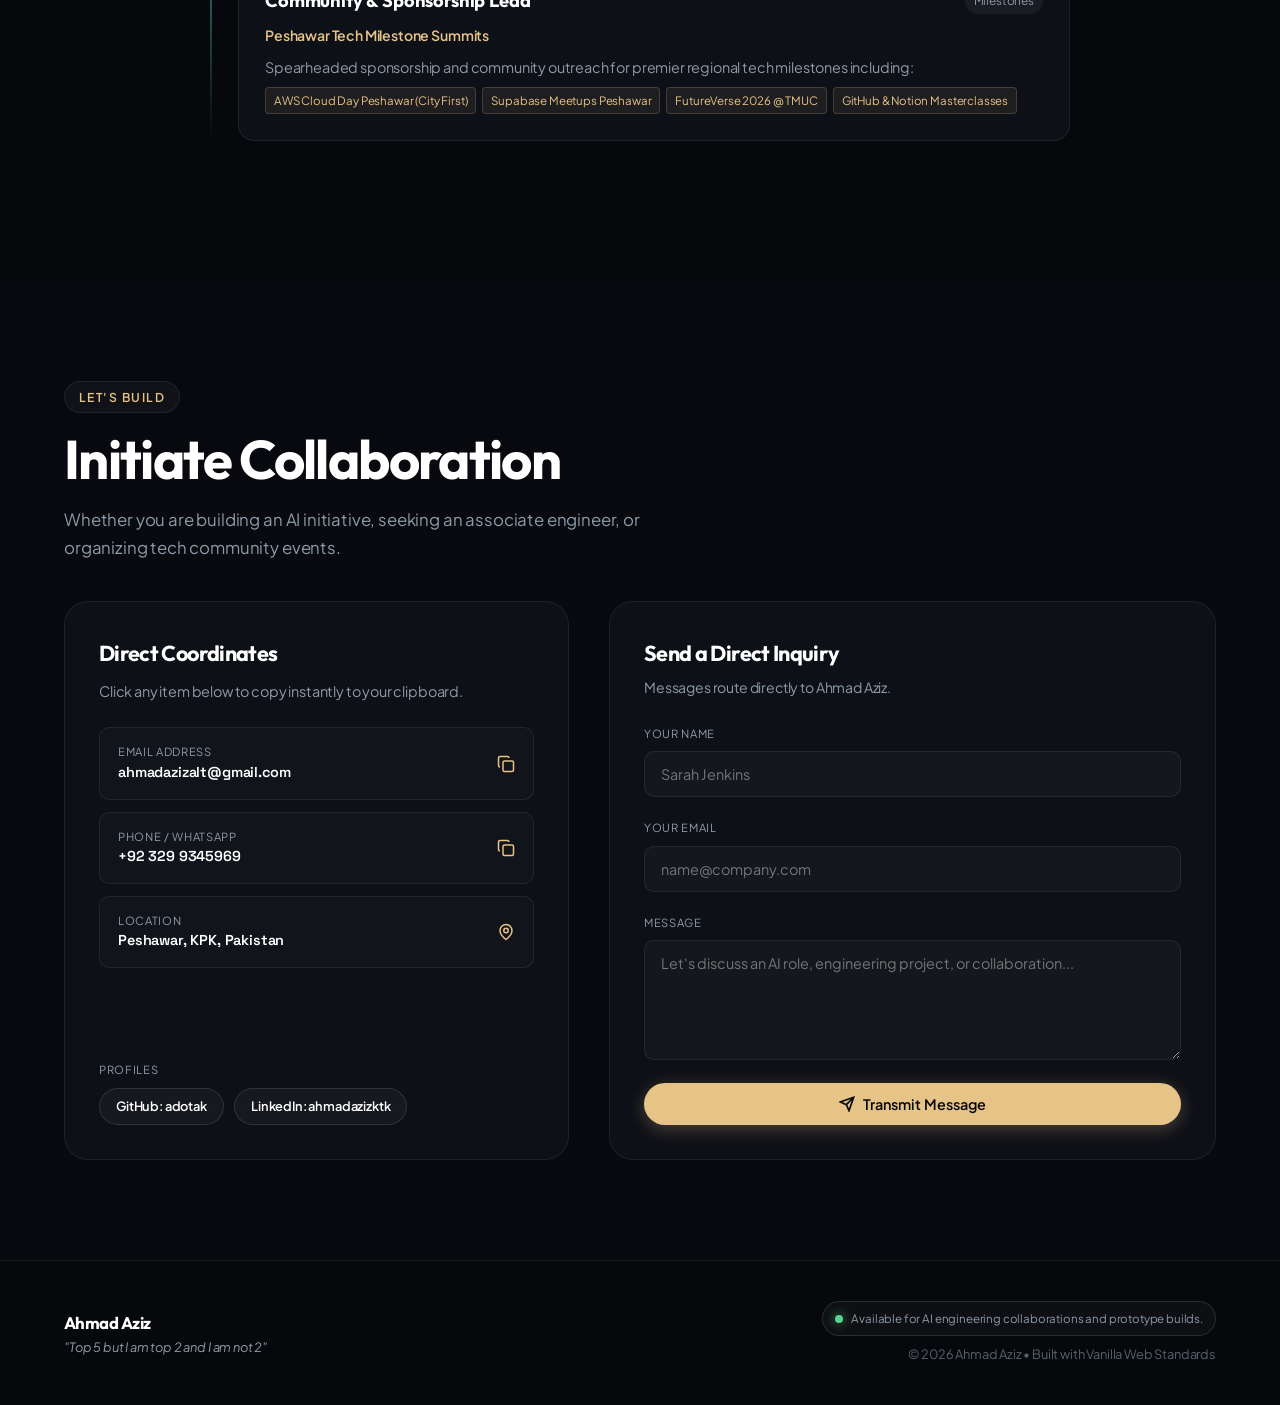
==== commit a4760abf: "Add VitaDrive project card Newest project: production car-vitals SaaS (FastAPI, PostgreSQL, PyTorch " ====
--- a/index.html
+++ b/index.html
@@ -327,6 +327,42 @@
       <!-- Projects Showcase Grid -->
       <div class="projects-showcase-grid">
 
+        <!-- Project 0: VitaDrive (newest — live SaaS) -->
+        <div class="studio-project-card" data-category="ai web">
+          <div class="project-visual-header">
+            <img src="assets/images/vitadrive_preview.png" alt="VitaDrive Car Telemetry Dashboard"
+              class="project-cover-img" loading="lazy" decoding="async" />
+            <div class="project-badge-overlay cyan">Live SaaS</div>
+          </div>
+          <div class="project-card-content">
+            <h3 class="project-headline">VitaDrive</h3>
+            <p class="project-desc-text">
+              Production car-vitals SaaS deployed on Vercel. Real-time telemetry ingestion, threshold alerts,
+              predictive maintenance forecasting, and a PyTorch autoencoder for anomaly detection — behind Clerk
+              auth with per-user Postgres data.
+            </p>
+            <div class="project-meta-chip cyan">
+              🚗 <strong>Live:</strong> Deployed at vitadrive.vercel.app with CI (ruff, mypy, pytest, Playwright).
+            </div>
+            <div class="tech-pills-row">
+              <span class="tech-pill">Python</span>
+              <span class="tech-pill">FastAPI</span>
+              <span class="tech-pill">PostgreSQL</span>
+              <span class="tech-pill">PyTorch</span>
+              <span class="tech-pill">Clerk</span>
+              <span class="tech-pill">Vercel</span>
+            </div>
+            <div class="project-card-action">
+              <a class="interactive-demo-btn" href="https://vitadrive.vercel.app" target="_blank" rel="noopener">
+                <span>Open Live App</span>
+                <svg width="16" height="16" viewBox="0 0 24 24" fill="none" stroke="currentColor" stroke-width="2.5">
+                  <polyline points="9 18 15 12 9 6" />
+                </svg>
+              </a>
+            </div>
+          </div>
+        </div>
+
         <!-- Project 1: FloodCommand -->
         <div class="studio-project-card" data-category="ai">
           <div class="project-visual-header">
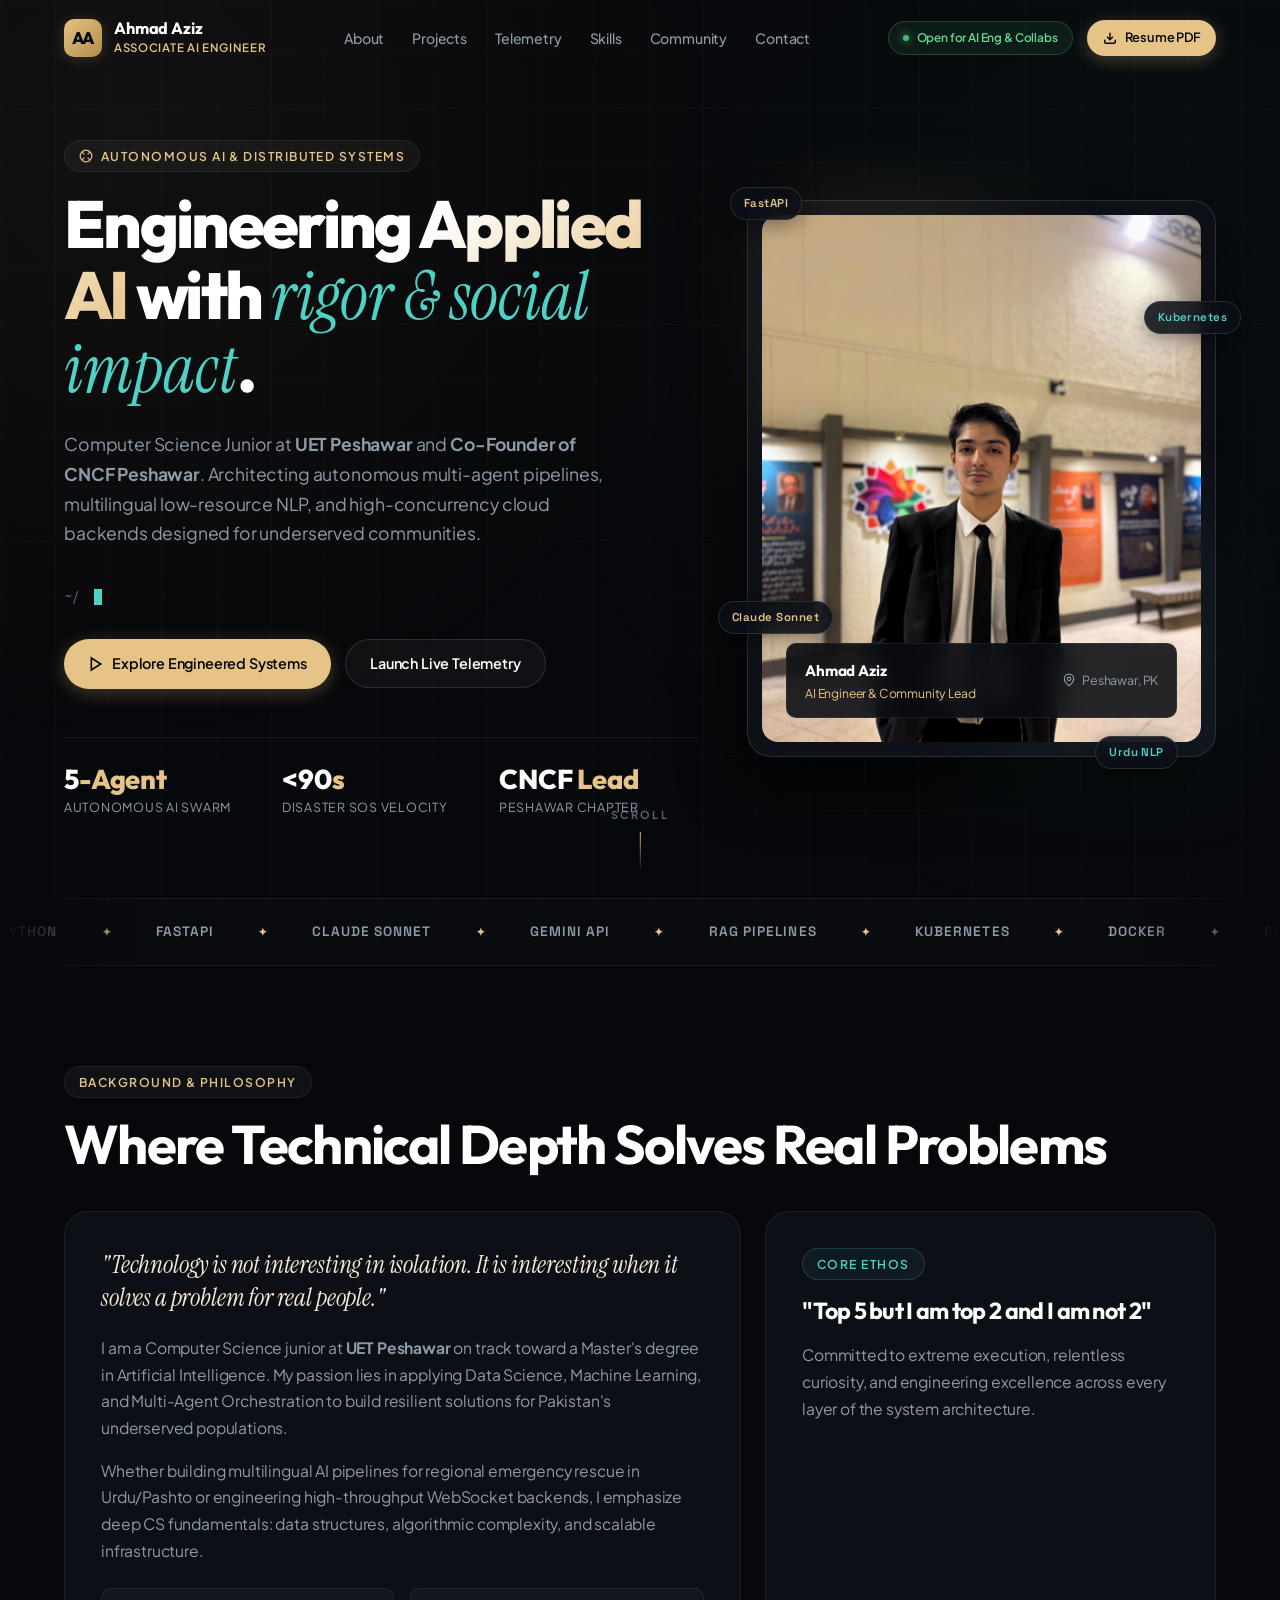
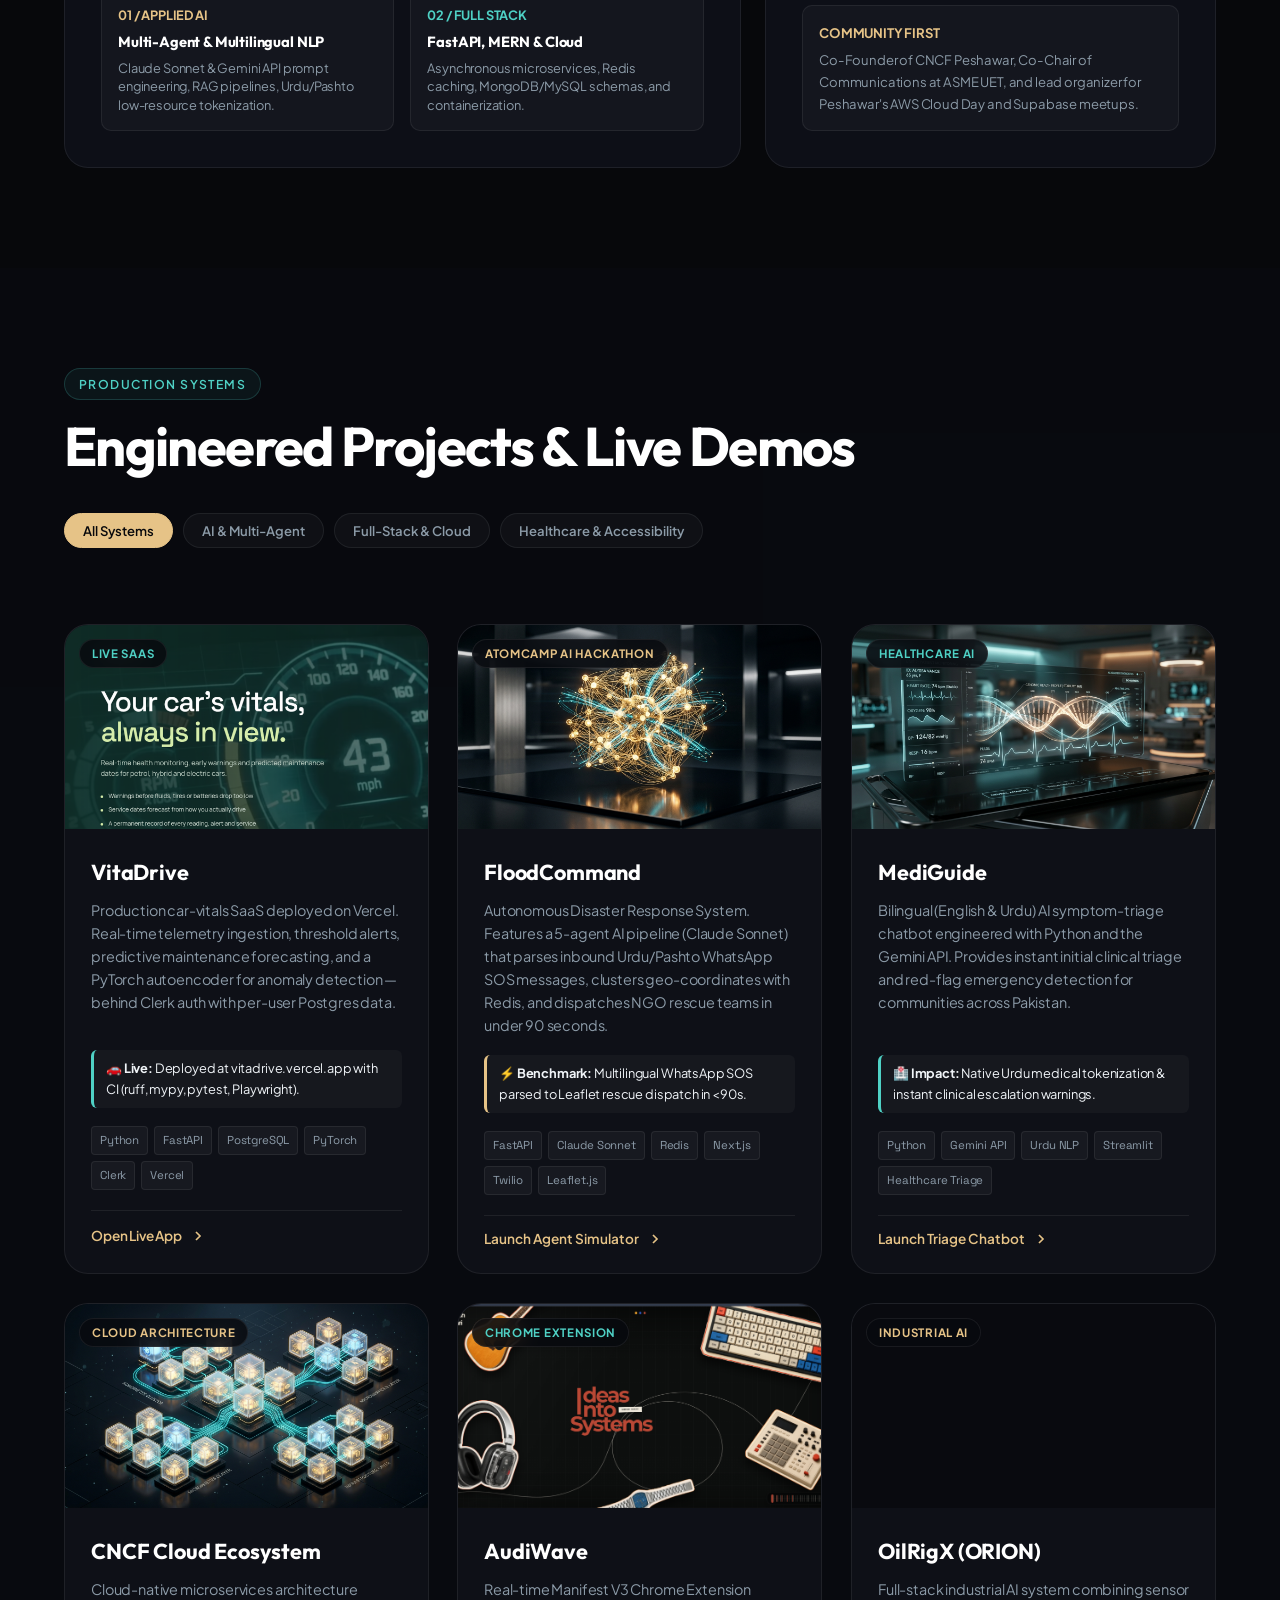
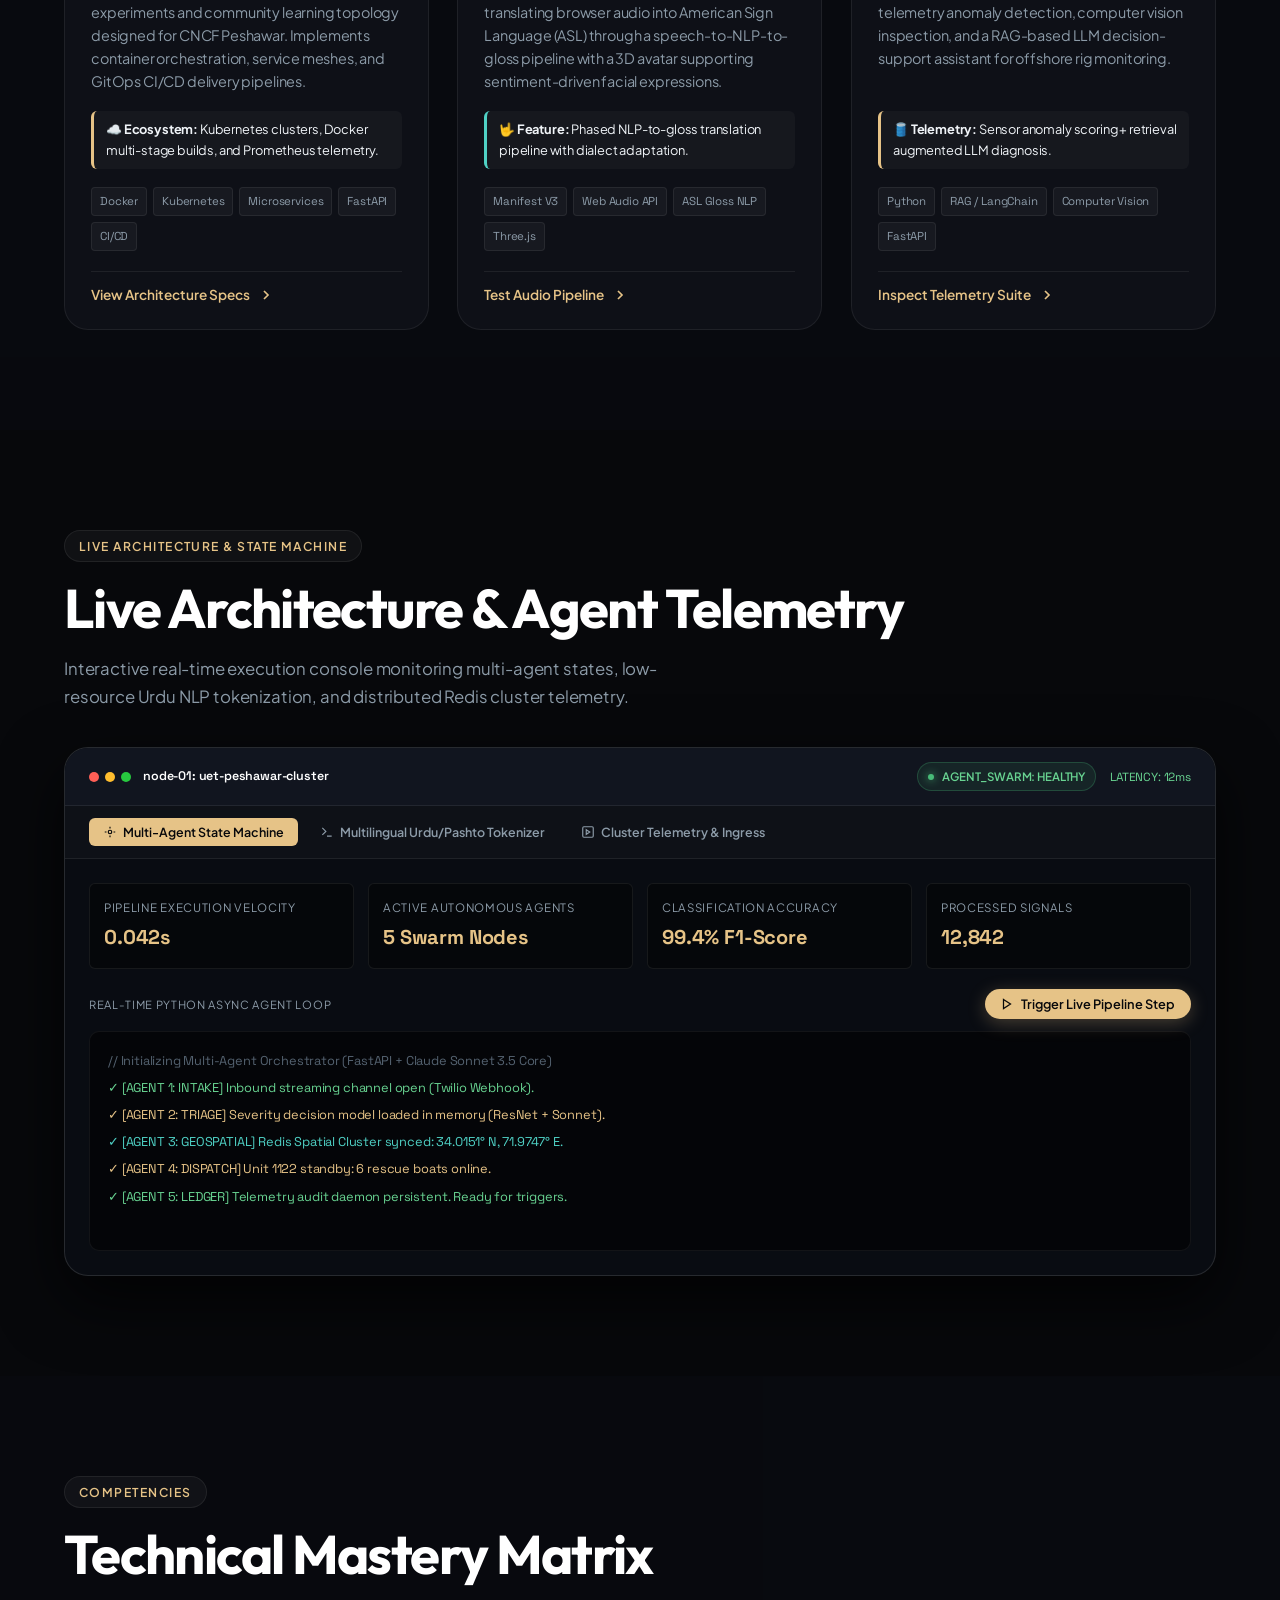
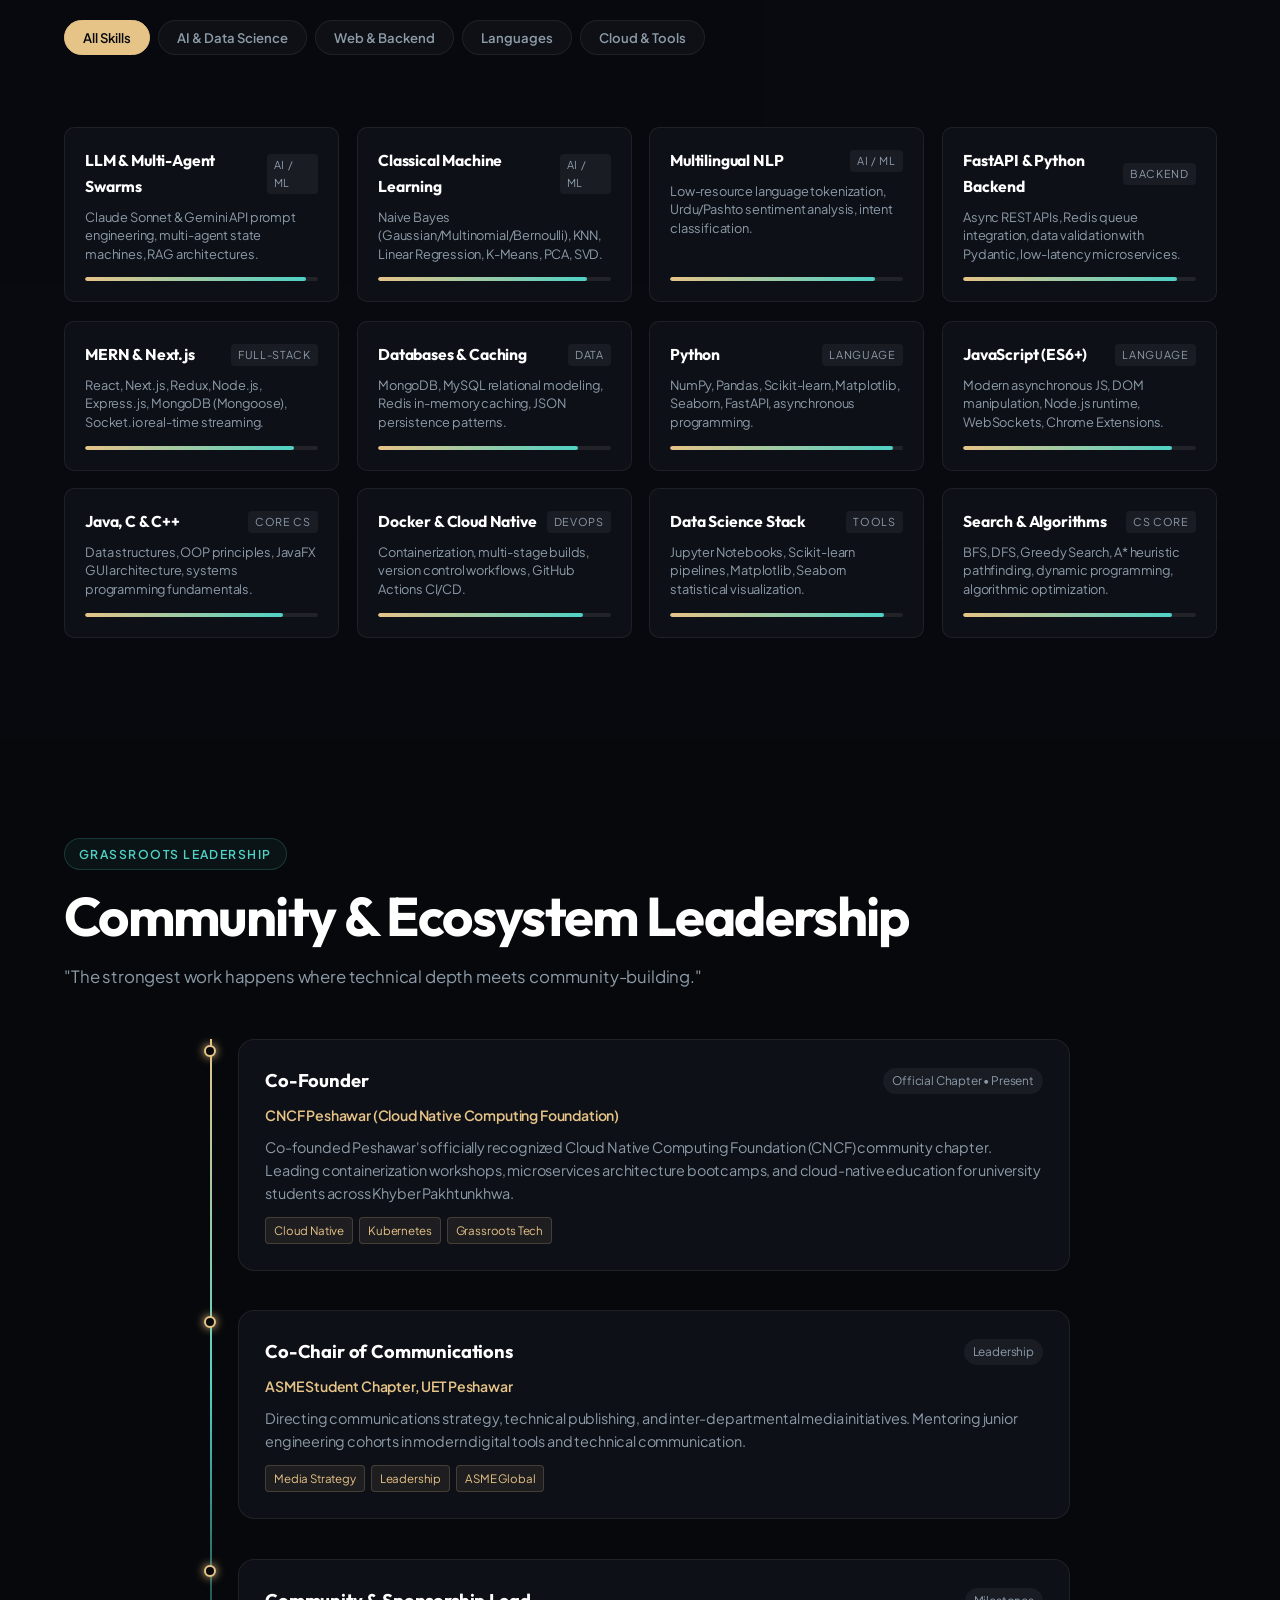
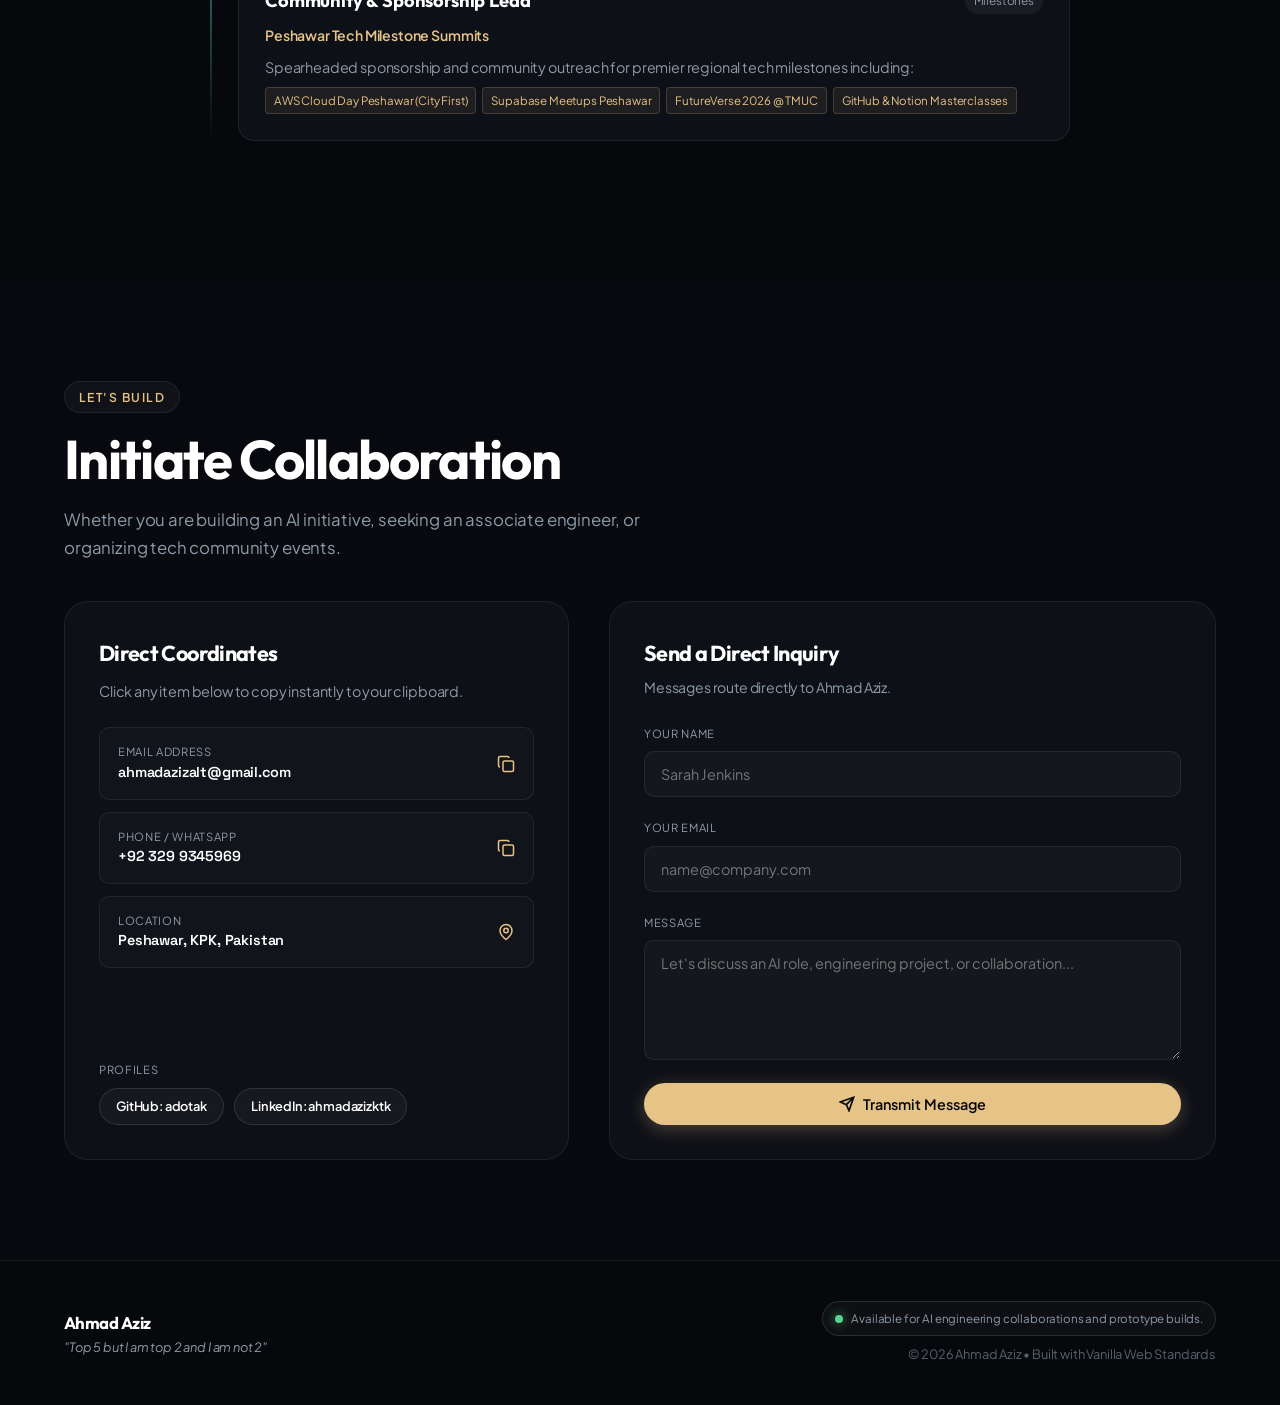
==== commit af10417f: "Refresh README + preload hero portrait - README: add VitaDrive highlight, document the new experienc" ====
--- a/index.html
+++ b/index.html
@@ -30,6 +30,7 @@
     href="https://fonts.googleapis.com/css2?family=Instrument+Serif:ital@1&family=Outfit:wght@400;500;600;700;800&family=Plus+Jakarta+Sans:wght@300;400;500;600;700&family=Space+Grotesk:wght@400;500;600;700&display=swap"
     rel="stylesheet">
 
+  <link rel="preload" as="image" href="assets/images/ahmad_aziz.jpeg" fetchpriority="high" />
   <link rel="stylesheet" href="styles.css" />
 </head>
 
